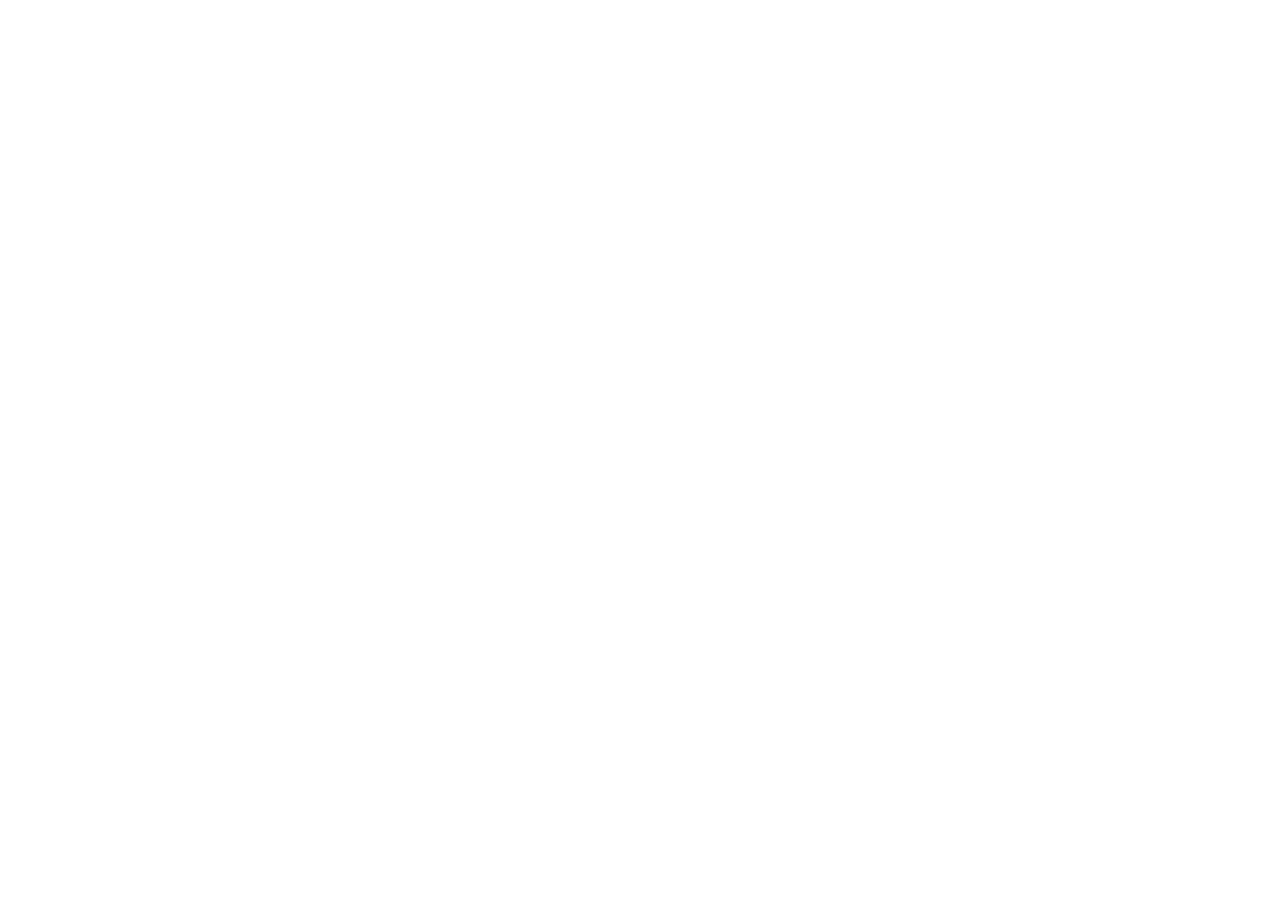
==== index.html @ 6f84cf25 "Initial commit" ====
<!DOCTYPE html>
<html lang="en">
  <head>
    <meta charset="UTF-8" />
    <link rel="icon" type="image/svg+xml" href="/vite.svg" />
    <meta name="viewport" content="width=device-width, initial-scale=1.0" />
    <title>Rahul Vijay</title>
  </head>
  <body>
    <div id="root"></div>
    <script type="module" src="/src/main.jsx"></script>
  </body>
</html>
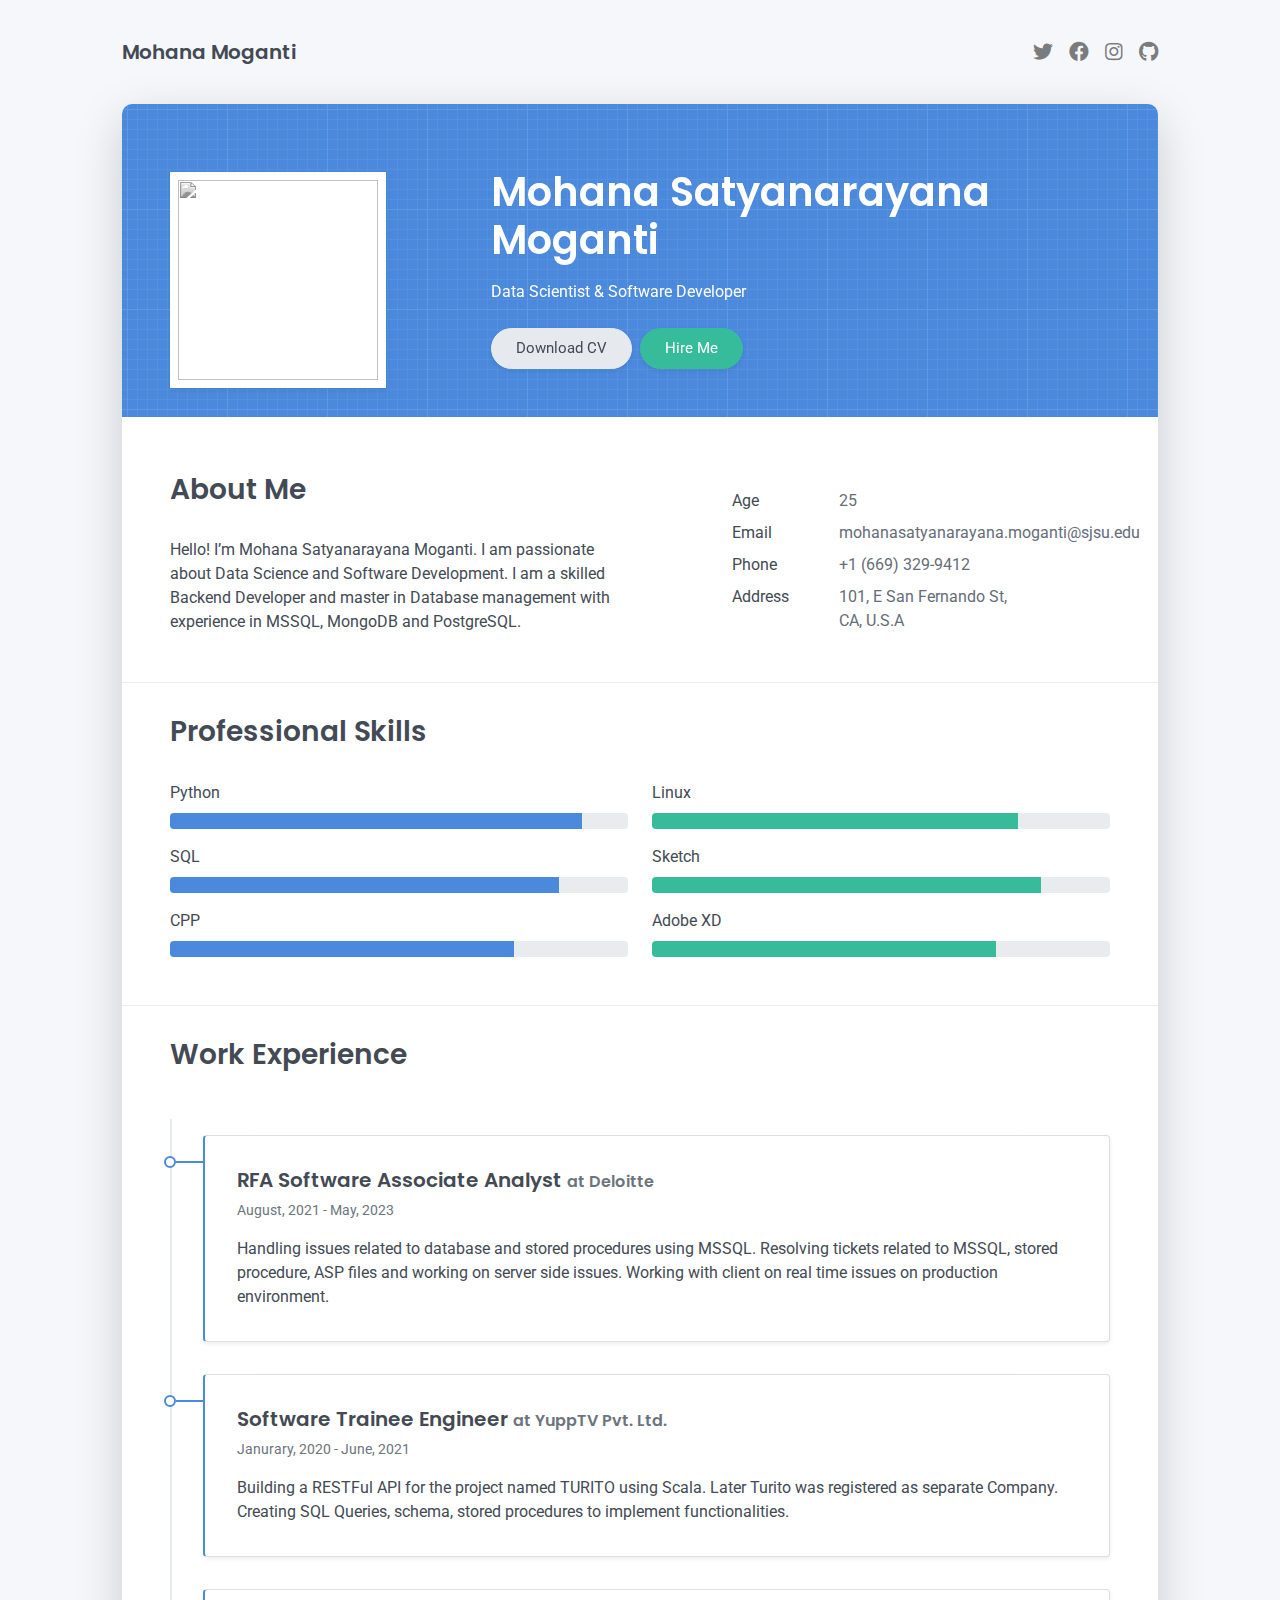
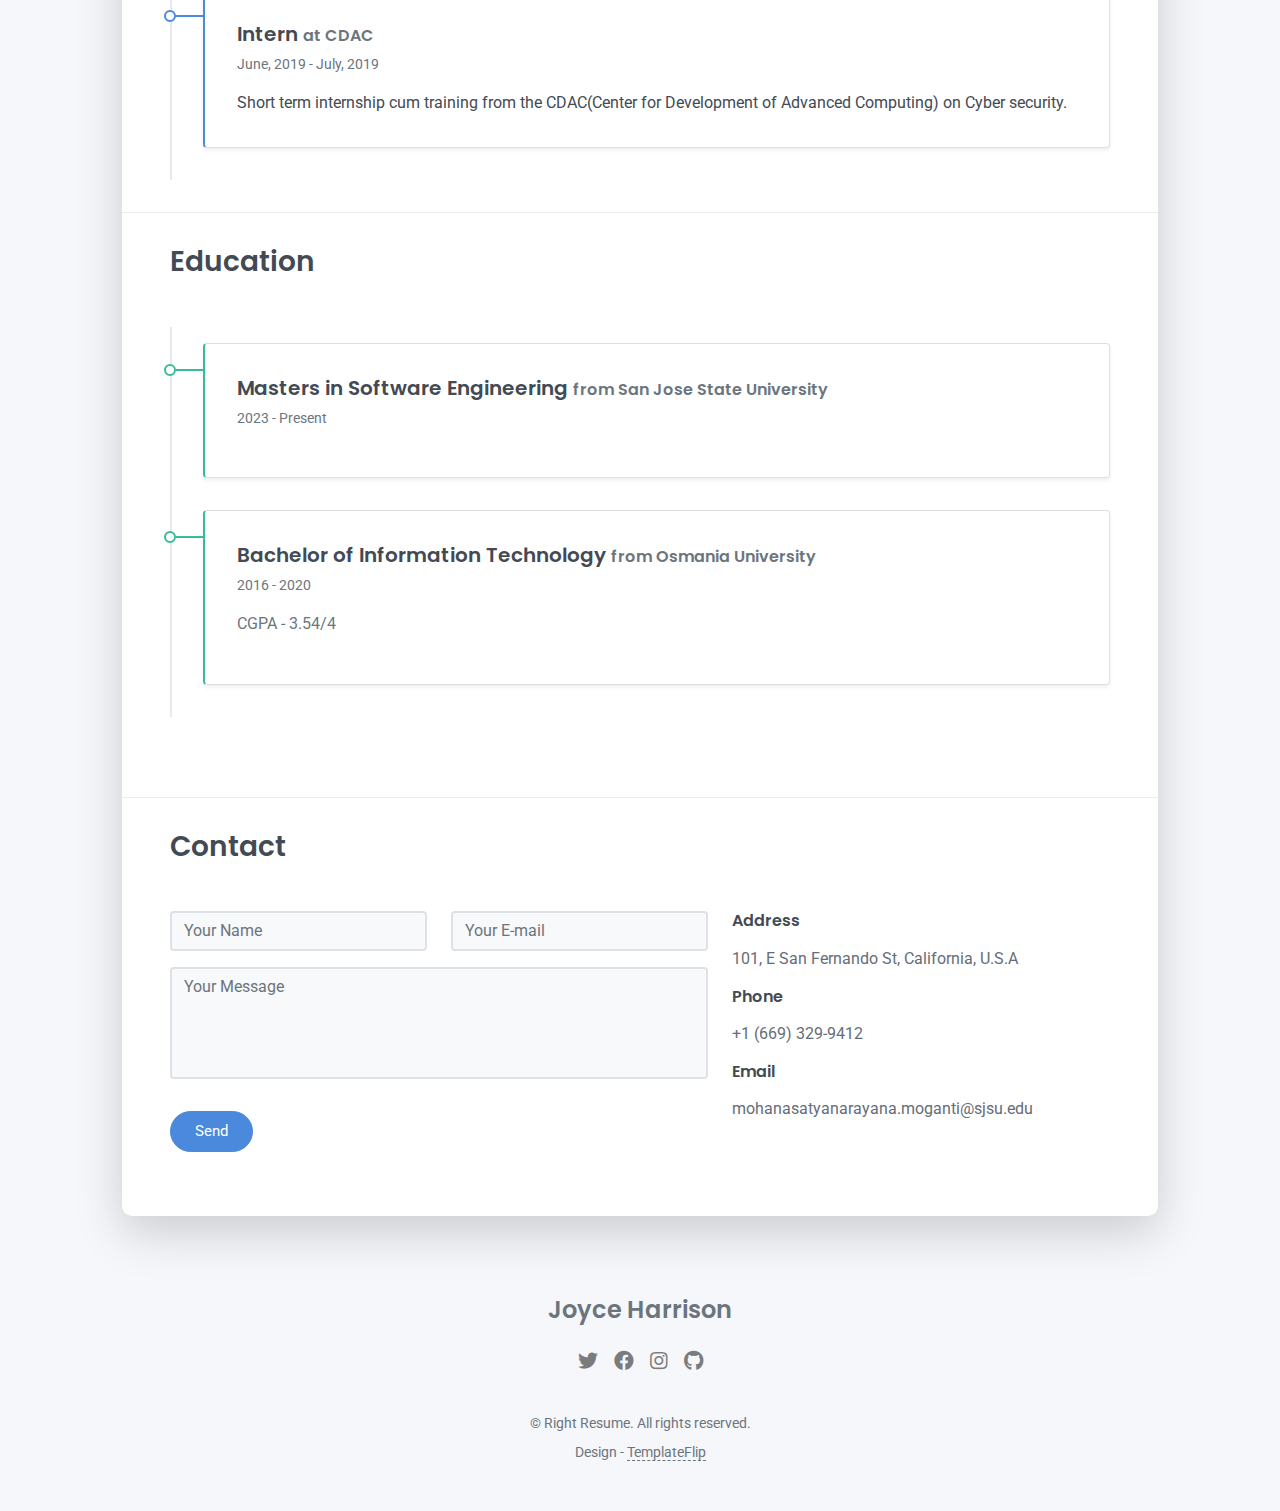
==== commit a3001d39: "deleted extra file" ====
--- a/index.html
+++ b/index.html
@@ -1,13 +1,282 @@
 <!DOCTYPE html>
-<html lang="en">
+<html lang="en-US">
   <head>
-    <meta charset="UTF-8" />
-    <link rel="icon" type="image/svg+xml" href="/vite.svg" />
-    <meta name="viewport" content="width=device-width, initial-scale=1.0" />
-    <title>Rahul Vijay</title>
+    <meta charset="UTF-8">
+    <meta http-equiv="X-UA-Compatible" content="IE=edge">
+    <meta name="viewport" content="width=device-width, initial-scale=1">
+    <title>Right Resume</title>
+    <link rel="preconnect" href="https://fonts.gstatic.com" crossorigin="crossorigin"/>
+    <link rel="preload" as="style" href="https://fonts.googleapis.com/css2?family=Poppins:wght@600&amp;family=Roboto:wght@300;400;500;700&amp;display=swap"/>
+    <link rel="stylesheet" href="https://fonts.googleapis.com/css2?family=Poppins:wght@600&amp;family=Roboto:wght@300;400;500;700&amp;display=swap" media="print" onload="this.media='all'"/>
+    <noscript>
+      <link rel="stylesheet" href="https://fonts.googleapis.com/css2?family=Poppins:wght@600&amp;family=Roboto:wght@300;400;500;700&amp;display=swap"/>
+    </noscript>
+    <link href="css/font-awesome/css/all.min.css?ver=1.2.0" rel="stylesheet">
+    <link href="css/bootstrap.min.css?ver=1.2.0" rel="stylesheet">
+    <link href="css/aos.css?ver=1.2.0" rel="stylesheet">
+    <link href="css/main.css?ver=1.2.0" rel="stylesheet">
+    <noscript>
+      <style type="text/css">
+        [data-aos] {
+            opacity: 1 !important;
+            transform: translate(0) scale(1) !important;
+        }
+      </style>
+    </noscript>
   </head>
-  <body>
-    <div id="root"></div>
-    <script type="module" src="/src/main.jsx"></script>
+  <body id="top">
+    <header class="d-print-none">
+      <div class="container text-center text-lg-left">
+        <div class="py-3 clearfix">
+          <h1 class="site-title mb-0">Mohana Moganti</h1>
+          <div class="site-nav">
+            <nav role="navigation">
+              <ul class="nav justify-content-center">
+                <li class="nav-item"><a class="nav-link" href="https://twitter.com/mohana4984" title="Twitter"><i class="fab fa-twitter"></i><span class="menu-title sr-only">Twitter</span></a>
+                </li>
+                <li class="nav-item"><a class="nav-link" href="https://www.facebook.com/mohan.moganti.9" title="Facebook"><i class="fab fa-facebook"></i><span class="menu-title sr-only">Facebook</span></a>
+                </li>
+                <li class="nav-item"><a class="nav-link" href="https://www.instagram.com/_dead_stone_" title="Instagram"><i class="fab fa-instagram"></i><span class="menu-title sr-only">Instagram</span></a>
+                </li>
+                <li class="nav-item"><a class="nav-link" href="https://github.com/Dead-Stone" title="Github"><i class="fab fa-github"></i><span class="menu-title sr-only">Github</span></a>
+                </li>
+              </ul>
+            </nav>
+          </div>
+        </div>
+      </div>
+    </header>
+    <div class="page-content">
+      <div class="container">
+<div class="cover shadow-lg bg-white">
+  <div class="cover-bg p-3 p-lg-4 text-white">
+    <div class="row">
+      <div class="col-lg-4 col-md-5">
+        <div class="avatar hover-effect bg-white shadow-sm p-1"><img src="images/avatar1.png" width="200" height="200"/></div>
+      </div>
+      <div class="col-lg-8 col-md-7 text-center text-md-start">
+        <h2 class="h1 mt-2" data-aos="fade-left" data-aos-delay="0">Mohana Satyanarayana Moganti</h2>
+        <p data-aos="fade-left" data-aos-delay="100">Data Scientist & Software Developer</p>
+        <div class="d-print-none" data-aos="fade-left" data-aos-delay="200"><a class="btn btn-light text-dark shadow-sm mt-1 me-1" href="right-resume.pdf" target="_blank">Download CV</a><a class="btn btn-success shadow-sm mt-1" href="#contact">Hire Me</a></div>
+      </div>
+    </div>
+  </div>
+  <div class="about-section pt-4 px-3 px-lg-4 mt-1">
+    <div class="row">
+      <div class="col-md-6">
+        <h2 class="h3 mb-3">About Me</h2>
+        <p>Hello! I’m Mohana Satyanarayana Moganti. I am passionate about Data Science and Software Development. I am a skilled Backend Developer and master in Database management with experience in MSSQL, MongoDB and PostgreSQL.</p>
+      </div>
+      <div class="col-md-4 offset-md-1">
+        <div class="row mt-2">
+          <div class="col-sm-4">
+            <div class="pb-1">Age</div>
+          </div>
+          <div class="col-sm-8">
+            <div class="pb-1 text-secondary">25</div>
+          </div>
+          <div class="col-sm-4">
+            <div class="pb-1">Email</div>
+          </div>
+          <div class="col-sm-8">
+            <div class="pb-1 text-secondary">mohanasatyanarayana.moganti@sjsu.edu</div>
+          </div>
+          <div class="col-sm-4">
+            <div class="pb-1">Phone</div>
+          </div>
+          <div class="col-sm-8">
+            <div class="pb-1 text-secondary">+1 (669) 329-9412</div>
+          </div>
+          <div class="col-sm-4">
+            <div class="pb-1">Address</div>
+          </div>
+          <div class="col-sm-8">
+            <div class="pb-1 text-secondary">101, E San Fernando St, CA, U.S.A</div>
+          </div>
+        </div>
+      </div>
+    </div>
+  </div>
+  <hr class="d-print-none"/>
+  <div class="skills-section px-3 px-lg-4">
+    <h2 class="h3 mb-3">Professional Skills</h2>
+    <div class="row">
+      <div class="col-md-6">
+        <div class="mb-2"><span>Python</span>
+          <div class="progress my-1">
+            <div class="progress-bar bg-primary" role="progressbar" data-aos="zoom-in-right" data-aos-delay="100" data-aos-anchor=".skills-section" style="width: 90%" aria-valuenow="90" aria-valuemin="0" aria-valuemax="100"></div>
+          </div>
+        </div>
+        <div class="mb-2"><span>SQL</span>
+          <div class="progress my-1">
+            <div class="progress-bar bg-primary" role="progressbar" data-aos="zoom-in-right" data-aos-delay="200" data-aos-anchor=".skills-section" style="width: 85%" aria-valuenow="85" aria-valuemin="0" aria-valuemax="100"></div>
+          </div>
+        </div>
+        <div class="mb-2"><span>CPP</span>
+          <div class="progress my-1">
+            <div class="progress-bar bg-primary" role="progressbar" data-aos="zoom-in-right" data-aos-delay="300" data-aos-anchor=".skills-section" style="width: 75%" aria-valuenow="75" aria-valuemin="0" aria-valuemax="100"></div>
+          </div>
+        </div>
+      </div>
+      <div class="col-md-6">
+        <div class="mb-2"><span>Linux</span>
+          <div class="progress my-1">
+            <div class="progress-bar bg-success" role="progressbar" data-aos="zoom-in-right" data-aos-delay="400" data-aos-anchor=".skills-section" style="width: 80%" aria-valuenow="90" aria-valuemin="0" aria-valuemax="100"></div>
+          </div>
+        </div>
+        <div class="mb-2"><span>Sketch</span>
+          <div class="progress my-1">
+            <div class="progress-bar bg-success" role="progressbar" data-aos="zoom-in-right" data-aos-delay="500" data-aos-anchor=".skills-section" style="width: 85%" aria-valuenow="85" aria-valuemin="0" aria-valuemax="100"></div>
+          </div>
+        </div>
+        <div class="mb-2"><span>Adobe XD</span>
+          <div class="progress my-1">
+            <div class="progress-bar bg-success" role="progressbar" data-aos="zoom-in-right" data-aos-delay="600" data-aos-anchor=".skills-section" style="width: 75%" aria-valuenow="75" aria-valuemin="0" aria-valuemax="100"></div>
+          </div>
+        </div>
+      </div>
+    </div>
+  </div>
+  <hr class="d-print-none"/>
+  <div class="work-experience-section px-3 px-lg-4">
+    <h2 class="h3 mb-4">Work Experience</h2>
+    <div class="timeline">
+      <div class="timeline-card timeline-card-primary card shadow-sm">
+        <div class="card-body">
+          <div class="h5 mb-1">RFA Software Associate Analyst <span class="text-muted h6">at Deloitte</span></div>
+          <div class="text-muted text-small mb-2">August, 2021 - May, 2023</div>
+          <div>Handling issues related to database and stored procedures using
+            MSSQL. Resolving tickets related to MSSQL, stored procedure,
+            ASP files and working on server side issues. Working with client
+            on real time issues on production environment.</div>
+        </div>
+      </div>
+      <div class="timeline-card timeline-card-primary card shadow-sm">
+        <div class="card-body">
+          <div class="h5 mb-1">Software Trainee Engineer <span class="text-muted h6">at YuppTV Pvt. Ltd.</span></div>
+          <div class="text-muted text-small mb-2">Janurary, 2020 - June, 2021</div>
+          <div>Building a RESTFul API for the project named TURITO using
+            Scala. Later Turito was registered as separate Company.
+            Creating SQL Queries, schema, stored procedures to implement
+            functionalities.</div>
+        </div>
+      </div>
+      <div class="timeline-card timeline-card-primary card shadow-sm">
+        <div class="card-body">
+          <div class="h5 mb-1">Intern <span class="text-muted h6">at CDAC</span></div>
+          <div class="text-muted text-small mb-2">June, 2019 - July, 2019</div>
+          <div>Short term internship cum training from the CDAC(Center for Development of Advanced Computing) on Cyber
+            security.</div>
+        </div>
+      </div>
+    </div>
+  </div>
+  <hr class="d-print-none"/>
+  <div class="page-break"></div>
+  <div class="education-section px-3 px-lg-4 pb-4">
+    <h2 class="h3 mb-4">Education</h2>
+    <div class="timeline">
+      <div class="timeline-card timeline-card-success card shadow-sm">
+        <div class="card-body">
+          <div class="h5 mb-1">Masters in Software Engineering <span class="text-muted h6">from San Jose State University</span></div>
+          <div class="text-muted text-small mb-2">2023 - Present</div>
+        </div>
+      </div>
+      <div class="timeline-card timeline-card-success card shadow-sm">
+        <div class="card-body">
+          <div class="h5 mb-1">Bachelor of Information Technology <span class="text-muted h6">from Osmania University</span></div>
+          <div class="text-muted text-small mb-2">2016 - 2020</div>
+          <div class="text-muted text-medium mb-2">CGPA - 3.54/4</div>
+        </div>
+      </div>
+      
+    </div>
+  </div>
+  <hr class="d-print-none"/>
+  <div class="contant-section px-3 px-lg-4 pb-4" id="contact">
+    <h2 class="h3 text mb-3">Contact</h2>
+    <div class="row">
+      <div class="col-md-7 d-print-none">
+        <div class="my-2"><form action="https://formspree.io/f/mbjvpzeb"
+    method="POST">
+  <div class="row">
+    <div class="col-6">
+      <input class="form-control" type="text" id="name" name="name" placeholder="Your Name" required>
+    </div>
+    <div class="col-6">
+      <input class="form-control" type="email" id="email" name="_replyto" placeholder="Your E-mail" required>
+    </div>
+  </div>
+  <div class="form-group my-2">
+    <textarea class="form-control" style="resize: none;" id="message" name="message" rows="4"  placeholder="Your Message" required></textarea>
+  </div>
+  <button class="btn btn-primary mt-2" type="submit">Send</button>
+</form>
+        </div>
+      </div>
+      <div class="col">
+        <div class="mt-2">
+          <h3 class="h6">Address</h3>
+          <div class="pb-2 text-secondary">101, E San Fernando St, California, U.S.A</div>
+          <h3 class="h6">Phone</h3>
+          <div class="pb-2 text-secondary">+1 (669) 329-9412</div>
+          <h3 class="h6">Email</h3>
+          <div class="pb-2 text-secondary">mohanasatyanarayana.moganti@sjsu.edu</div>
+        </div>
+      </div>
+      <div class="col d-none d-print-block">
+        <div class="mt-2">
+          <div>
+            <div class="mb-2">
+              <div class="text-dark"><i class="fab fa-twitter mr-1"></i><span>https://twitter.com/mohana4984</span>
+              </div>
+            </div>
+            <div class="mb-2">
+              <div class="text-dark"><i class="fab fa-facebook mr-1"></i><span>https://www.facebook.com/mohan.moganti.9</span>
+              </div>
+            </div>
+            <div class="mb-2">
+              <div class="text-dark"><i class="fab fa-instagram mr-1"></i><span>https://www.instagram.com/_dead_stone_</span>
+              </div>
+            </div>
+            <div class="mb-2">
+              <div class="text-dark"><i class="fab fa-github mr-1"></i><span>https://github.com/Dead-Stone</span>
+              </div>
+            </div>
+          </div>
+        </div>
+      </div>
+    </div>
+  </div>
+</div></div>
+    </div>
+    <footer class="pt-4 pb-4 text-muted text-center d-print-none">
+      <div class="container">
+        <div class="my-3">
+          <div class="h4">Joyce Harrison</div>
+          <div class="footer-nav">
+            <nav role="navigation">
+              <ul class="nav justify-content-center">
+                <li class="nav-item"><a class="nav-link" href="https://twitter.com/mohana4984" title="Twitter"><i class="fab fa-twitter"></i><span class="menu-title sr-only">Twitter</span></a>
+                </li>
+                <li class="nav-item"><a class="nav-link" href="https://www.facebook.com/mohan.moganti.9" title="Facebook"><i class="fab fa-facebook"></i><span class="menu-title sr-only">Facebook</span></a>
+                </li>
+                <li class="nav-item"><a class="nav-link" href="https://www.instagram.com/_dead_stone_" title="Instagram"><i class="fab fa-instagram"></i><span class="menu-title sr-only">Instagram</span></a>
+                </li>
+                <li class="nav-item"><a class="nav-link" href="https://github.com/Dead-Stone" title="Github"><i class="fab fa-github"></i><span class="menu-title sr-only">Github</span></a>
+                </li>
+              </ul>
+            </nav>
+          </div>
+        </div>
+        <div class="text-small">
+          <div class="mb-1">&copy; Right Resume. All rights reserved.</div>
+          <div>Design - <a href="https://templateflip.com/" target="_blank">TemplateFlip</a></div>
+        </div>
+      </div>
+    </footer>
+    <script src="scripts/bootstrap.bundle.min.js?ver=1.2.0"></script>
+    <script src="scripts/aos.js?ver=1.2.0"></script>
+    <script src="scripts/main.js?ver=1.2.0"></script>
   </body>
-</html>
+</html>--- a/css/font-awesome/css/all.min.css
+++ b/css/font-awesome/css/all.min.css
@@ -0,0 +1,5 @@
+/*!
+ * Font Awesome Free 5.15.1 by @fontawesome - https://fontawesome.com
+ * License - https://fontawesome.com/license/free (Icons: CC BY 4.0, Fonts: SIL OFL 1.1, Code: MIT License)
+ */
+.fa,.fab,.fad,.fal,.far,.fas{-moz-osx-font-smoothing:grayscale;-webkit-font-smoothing:antialiased;display:inline-block;font-style:normal;font-variant:normal;text-rendering:auto;line-height:1}.fa-lg{font-size:1.33333em;line-height:.75em;vertical-align:-.0667em}.fa-xs{font-size:.75em}.fa-sm{font-size:.875em}.fa-1x{font-size:1em}.fa-2x{font-size:2em}.fa-3x{font-size:3em}.fa-4x{font-size:4em}.fa-5x{font-size:5em}.fa-6x{font-size:6em}.fa-7x{font-size:7em}.fa-8x{font-size:8em}.fa-9x{font-size:9em}.fa-10x{font-size:10em}.fa-fw{text-align:center;width:1.25em}.fa-ul{list-style-type:none;margin-left:2.5em;padding-left:0}.fa-ul>li{position:relative}.fa-li{left:-2em;position:absolute;text-align:center;width:2em;line-height:inherit}.fa-border{border:.08em solid #eee;border-radius:.1em;padding:.2em .25em .15em}.fa-pull-left{float:left}.fa-pull-right{float:right}.fa.fa-pull-left,.fab.fa-pull-left,.fal.fa-pull-left,.far.fa-pull-left,.fas.fa-pull-left{margin-right:.3em}.fa.fa-pull-right,.fab.fa-pull-right,.fal.fa-pull-right,.far.fa-pull-right,.fas.fa-pull-right{margin-left:.3em}.fa-spin{-webkit-animation:fa-spin 2s linear infinite;animation:fa-spin 2s linear infinite}.fa-pulse{-webkit-animation:fa-spin 1s steps(8) infinite;animation:fa-spin 1s steps(8) infinite}@-webkit-keyframes fa-spin{0%{-webkit-transform:rotate(0deg);transform:rotate(0deg)}to{-webkit-transform:rotate(1turn);transform:rotate(1turn)}}@keyframes fa-spin{0%{-webkit-transform:rotate(0deg);transform:rotate(0deg)}to{-webkit-transform:rotate(1turn);transform:rotate(1turn)}}.fa-rotate-90{-ms-filter:"progid:DXImageTransform.Microsoft.BasicImage(rotation=1)";-webkit-transform:rotate(90deg);transform:rotate(90deg)}.fa-rotate-180{-ms-filter:"progid:DXImageTransform.Microsoft.BasicImage(rotation=2)";-webkit-transform:rotate(180deg);transform:rotate(180deg)}.fa-rotate-270{-ms-filter:"progid:DXImageTransform.Microsoft.BasicImage(rotation=3)";-webkit-transform:rotate(270deg);transform:rotate(270deg)}.fa-flip-horizontal{-ms-filter:"progid:DXImageTransform.Microsoft.BasicImage(rotation=0, mirror=1)";-webkit-transform:scaleX(-1);transform:scaleX(-1)}.fa-flip-vertical{-webkit-transform:scaleY(-1);transform:scaleY(-1)}.fa-flip-both,.fa-flip-horizontal.fa-flip-vertical,.fa-flip-vertical{-ms-filter:"progid:DXImageTransform.Microsoft.BasicImage(rotation=2, mirror=1)"}.fa-flip-both,.fa-flip-horizontal.fa-flip-vertical{-webkit-transform:scale(-1);transform:scale(-1)}:root .fa-flip-both,:root .fa-flip-horizontal,:root .fa-flip-vertical,:root .fa-rotate-90,:root .fa-rotate-180,:root .fa-rotate-270{-webkit-filter:none;filter:none}.fa-stack{display:inline-block;height:2em;line-height:2em;position:relative;vertical-align:middle;width:2.5em}.fa-stack-1x,.fa-stack-2x{left:0;position:absolute;text-align:center;width:100%}.fa-stack-1x{line-height:inherit}.fa-stack-2x{font-size:2em}.fa-inverse{color:#fff}.fa-500px:before{content:"\f26e"}.fa-accessible-icon:before{content:"\f368"}.fa-accusoft:before{content:"\f369"}.fa-acquisitions-incorporated:before{content:"\f6af"}.fa-ad:before{content:"\f641"}.fa-address-book:before{content:"\f2b9"}.fa-address-card:before{content:"\f2bb"}.fa-adjust:before{content:"\f042"}.fa-adn:before{content:"\f170"}.fa-adversal:before{content:"\f36a"}.fa-affiliatetheme:before{content:"\f36b"}.fa-air-freshener:before{content:"\f5d0"}.fa-airbnb:before{content:"\f834"}.fa-algolia:before{content:"\f36c"}.fa-align-center:before{content:"\f037"}.fa-align-justify:before{content:"\f039"}.fa-align-left:before{content:"\f036"}.fa-align-right:before{content:"\f038"}.fa-alipay:before{content:"\f642"}.fa-allergies:before{content:"\f461"}.fa-amazon:before{content:"\f270"}.fa-amazon-pay:before{content:"\f42c"}.fa-ambulance:before{content:"\f0f9"}.fa-american-sign-language-interpreting:before{content:"\f2a3"}.fa-amilia:before{content:"\f36d"}.fa-anchor:before{content:"\f13d"}.fa-android:before{content:"\f17b"}.fa-angellist:before{content:"\f209"}.fa-angle-double-down:before{content:"\f103"}.fa-angle-double-left:before{content:"\f100"}.fa-angle-double-right:before{content:"\f101"}.fa-angle-double-up:before{content:"\f102"}.fa-angle-down:before{content:"\f107"}.fa-angle-left:before{content:"\f104"}.fa-angle-right:before{content:"\f105"}.fa-angle-up:before{content:"\f106"}.fa-angry:before{content:"\f556"}.fa-angrycreative:before{content:"\f36e"}.fa-angular:before{content:"\f420"}.fa-ankh:before{content:"\f644"}.fa-app-store:before{content:"\f36f"}.fa-app-store-ios:before{content:"\f370"}.fa-apper:before{content:"\f371"}.fa-apple:before{content:"\f179"}.fa-apple-alt:before{content:"\f5d1"}.fa-apple-pay:before{content:"\f415"}.fa-archive:before{content:"\f187"}.fa-archway:before{content:"\f557"}.fa-arrow-alt-circle-down:before{content:"\f358"}.fa-arrow-alt-circle-left:before{content:"\f359"}.fa-arrow-alt-circle-right:before{content:"\f35a"}.fa-arrow-alt-circle-up:before{content:"\f35b"}.fa-arrow-circle-down:before{content:"\f0ab"}.fa-arrow-circle-left:before{content:"\f0a8"}.fa-arrow-circle-right:before{content:"\f0a9"}.fa-arrow-circle-up:before{content:"\f0aa"}.fa-arrow-down:before{content:"\f063"}.fa-arrow-left:before{content:"\f060"}.fa-arrow-right:before{content:"\f061"}.fa-arrow-up:before{content:"\f062"}.fa-arrows-alt:before{content:"\f0b2"}.fa-arrows-alt-h:before{content:"\f337"}.fa-arrows-alt-v:before{content:"\f338"}.fa-artstation:before{content:"\f77a"}.fa-assistive-listening-systems:before{content:"\f2a2"}.fa-asterisk:before{content:"\f069"}.fa-asymmetrik:before{content:"\f372"}.fa-at:before{content:"\f1fa"}.fa-atlas:before{content:"\f558"}.fa-atlassian:before{content:"\f77b"}.fa-atom:before{content:"\f5d2"}.fa-audible:before{content:"\f373"}.fa-audio-description:before{content:"\f29e"}.fa-autoprefixer:before{content:"\f41c"}.fa-avianex:before{content:"\f374"}.fa-aviato:before{content:"\f421"}.fa-award:before{content:"\f559"}.fa-aws:before{content:"\f375"}.fa-baby:before{content:"\f77c"}.fa-baby-carriage:before{content:"\f77d"}.fa-backspace:before{content:"\f55a"}.fa-backward:before{content:"\f04a"}.fa-bacon:before{content:"\f7e5"}.fa-bacteria:before{content:"\e059"}.fa-bacterium:before{content:"\e05a"}.fa-bahai:before{content:"\f666"}.fa-balance-scale:before{content:"\f24e"}.fa-balance-scale-left:before{content:"\f515"}.fa-balance-scale-right:before{content:"\f516"}.fa-ban:before{content:"\f05e"}.fa-band-aid:before{content:"\f462"}.fa-bandcamp:before{content:"\f2d5"}.fa-barcode:before{content:"\f02a"}.fa-bars:before{content:"\f0c9"}.fa-baseball-ball:before{content:"\f433"}.fa-basketball-ball:before{content:"\f434"}.fa-bath:before{content:"\f2cd"}.fa-battery-empty:before{content:"\f244"}.fa-battery-full:before{content:"\f240"}.fa-battery-half:before{content:"\f242"}.fa-battery-quarter:before{content:"\f243"}.fa-battery-three-quarters:before{content:"\f241"}.fa-battle-net:before{content:"\f835"}.fa-bed:before{content:"\f236"}.fa-beer:before{content:"\f0fc"}.fa-behance:before{content:"\f1b4"}.fa-behance-square:before{content:"\f1b5"}.fa-bell:before{content:"\f0f3"}.fa-bell-slash:before{content:"\f1f6"}.fa-bezier-curve:before{content:"\f55b"}.fa-bible:before{content:"\f647"}.fa-bicycle:before{content:"\f206"}.fa-biking:before{content:"\f84a"}.fa-bimobject:before{content:"\f378"}.fa-binoculars:before{content:"\f1e5"}.fa-biohazard:before{content:"\f780"}.fa-birthday-cake:before{content:"\f1fd"}.fa-bitbucket:before{content:"\f171"}.fa-bitcoin:before{content:"\f379"}.fa-bity:before{content:"\f37a"}.fa-black-tie:before{content:"\f27e"}.fa-blackberry:before{content:"\f37b"}.fa-blender:before{content:"\f517"}.fa-blender-phone:before{content:"\f6b6"}.fa-blind:before{content:"\f29d"}.fa-blog:before{content:"\f781"}.fa-blogger:before{content:"\f37c"}.fa-blogger-b:before{content:"\f37d"}.fa-bluetooth:before{content:"\f293"}.fa-bluetooth-b:before{content:"\f294"}.fa-bold:before{content:"\f032"}.fa-bolt:before{content:"\f0e7"}.fa-bomb:before{content:"\f1e2"}.fa-bone:before{content:"\f5d7"}.fa-bong:before{content:"\f55c"}.fa-book:before{content:"\f02d"}.fa-book-dead:before{content:"\f6b7"}.fa-book-medical:before{content:"\f7e6"}.fa-book-open:before{content:"\f518"}.fa-book-reader:before{content:"\f5da"}.fa-bookmark:before{content:"\f02e"}.fa-bootstrap:before{content:"\f836"}.fa-border-all:before{content:"\f84c"}.fa-border-none:before{content:"\f850"}.fa-border-style:before{content:"\f853"}.fa-bowling-ball:before{content:"\f436"}.fa-box:before{content:"\f466"}.fa-box-open:before{content:"\f49e"}.fa-box-tissue:before{content:"\e05b"}.fa-boxes:before{content:"\f468"}.fa-braille:before{content:"\f2a1"}.fa-brain:before{content:"\f5dc"}.fa-bread-slice:before{content:"\f7ec"}.fa-briefcase:before{content:"\f0b1"}.fa-briefcase-medical:before{content:"\f469"}.fa-broadcast-tower:before{content:"\f519"}.fa-broom:before{content:"\f51a"}.fa-brush:before{content:"\f55d"}.fa-btc:before{content:"\f15a"}.fa-buffer:before{content:"\f837"}.fa-bug:before{content:"\f188"}.fa-building:before{content:"\f1ad"}.fa-bullhorn:before{content:"\f0a1"}.fa-bullseye:before{content:"\f140"}.fa-burn:before{content:"\f46a"}.fa-buromobelexperte:before{content:"\f37f"}.fa-bus:before{content:"\f207"}.fa-bus-alt:before{content:"\f55e"}.fa-business-time:before{content:"\f64a"}.fa-buy-n-large:before{content:"\f8a6"}.fa-buysellads:before{content:"\f20d"}.fa-calculator:before{content:"\f1ec"}.fa-calendar:before{content:"\f133"}.fa-calendar-alt:before{content:"\f073"}.fa-calendar-check:before{content:"\f274"}.fa-calendar-day:before{content:"\f783"}.fa-calendar-minus:before{content:"\f272"}.fa-calendar-plus:before{content:"\f271"}.fa-calendar-times:before{content:"\f273"}.fa-calendar-week:before{content:"\f784"}.fa-camera:before{content:"\f030"}.fa-camera-retro:before{content:"\f083"}.fa-campground:before{content:"\f6bb"}.fa-canadian-maple-leaf:before{content:"\f785"}.fa-candy-cane:before{content:"\f786"}.fa-cannabis:before{content:"\f55f"}.fa-capsules:before{content:"\f46b"}.fa-car:before{content:"\f1b9"}.fa-car-alt:before{content:"\f5de"}.fa-car-battery:before{content:"\f5df"}.fa-car-crash:before{content:"\f5e1"}.fa-car-side:before{content:"\f5e4"}.fa-caravan:before{content:"\f8ff"}.fa-caret-down:before{content:"\f0d7"}.fa-caret-left:before{content:"\f0d9"}.fa-caret-right:before{content:"\f0da"}.fa-caret-square-down:before{content:"\f150"}.fa-caret-square-left:before{content:"\f191"}.fa-caret-square-right:before{content:"\f152"}.fa-caret-square-up:before{content:"\f151"}.fa-caret-up:before{content:"\f0d8"}.fa-carrot:before{content:"\f787"}.fa-cart-arrow-down:before{content:"\f218"}.fa-cart-plus:before{content:"\f217"}.fa-cash-register:before{content:"\f788"}.fa-cat:before{content:"\f6be"}.fa-cc-amazon-pay:before{content:"\f42d"}.fa-cc-amex:before{content:"\f1f3"}.fa-cc-apple-pay:before{content:"\f416"}.fa-cc-diners-club:before{content:"\f24c"}.fa-cc-discover:before{content:"\f1f2"}.fa-cc-jcb:before{content:"\f24b"}.fa-cc-mastercard:before{content:"\f1f1"}.fa-cc-paypal:before{content:"\f1f4"}.fa-cc-stripe:before{content:"\f1f5"}.fa-cc-visa:before{content:"\f1f0"}.fa-centercode:before{content:"\f380"}.fa-centos:before{content:"\f789"}.fa-certificate:before{content:"\f0a3"}.fa-chair:before{content:"\f6c0"}.fa-chalkboard:before{content:"\f51b"}.fa-chalkboard-teacher:before{content:"\f51c"}.fa-charging-station:before{content:"\f5e7"}.fa-chart-area:before{content:"\f1fe"}.fa-chart-bar:before{content:"\f080"}.fa-chart-line:before{content:"\f201"}.fa-chart-pie:before{content:"\f200"}.fa-check:before{content:"\f00c"}.fa-check-circle:before{content:"\f058"}.fa-check-double:before{content:"\f560"}.fa-check-square:before{content:"\f14a"}.fa-cheese:before{content:"\f7ef"}.fa-chess:before{content:"\f439"}.fa-chess-bishop:before{content:"\f43a"}.fa-chess-board:before{content:"\f43c"}.fa-chess-king:before{content:"\f43f"}.fa-chess-knight:before{content:"\f441"}.fa-chess-pawn:before{content:"\f443"}.fa-chess-queen:before{content:"\f445"}.fa-chess-rook:before{content:"\f447"}.fa-chevron-circle-down:before{content:"\f13a"}.fa-chevron-circle-left:before{content:"\f137"}.fa-chevron-circle-right:before{content:"\f138"}.fa-chevron-circle-up:before{content:"\f139"}.fa-chevron-down:before{content:"\f078"}.fa-chevron-left:before{content:"\f053"}.fa-chevron-right:before{content:"\f054"}.fa-chevron-up:before{content:"\f077"}.fa-child:before{content:"\f1ae"}.fa-chrome:before{content:"\f268"}.fa-chromecast:before{content:"\f838"}.fa-church:before{content:"\f51d"}.fa-circle:before{content:"\f111"}.fa-circle-notch:before{content:"\f1ce"}.fa-city:before{content:"\f64f"}.fa-clinic-medical:before{content:"\f7f2"}.fa-clipboard:before{content:"\f328"}.fa-clipboard-check:before{content:"\f46c"}.fa-clipboard-list:before{content:"\f46d"}.fa-clock:before{content:"\f017"}.fa-clone:before{content:"\f24d"}.fa-closed-captioning:before{content:"\f20a"}.fa-cloud:before{content:"\f0c2"}.fa-cloud-download-alt:before{content:"\f381"}.fa-cloud-meatball:before{content:"\f73b"}.fa-cloud-moon:before{content:"\f6c3"}.fa-cloud-moon-rain:before{content:"\f73c"}.fa-cloud-rain:before{content:"\f73d"}.fa-cloud-showers-heavy:before{content:"\f740"}.fa-cloud-sun:before{content:"\f6c4"}.fa-cloud-sun-rain:before{content:"\f743"}.fa-cloud-upload-alt:before{content:"\f382"}.fa-cloudflare:before{content:"\e07d"}.fa-cloudscale:before{content:"\f383"}.fa-cloudsmith:before{content:"\f384"}.fa-cloudversify:before{content:"\f385"}.fa-cocktail:before{content:"\f561"}.fa-code:before{content:"\f121"}.fa-code-branch:before{content:"\f126"}.fa-codepen:before{content:"\f1cb"}.fa-codiepie:before{content:"\f284"}.fa-coffee:before{content:"\f0f4"}.fa-cog:before{content:"\f013"}.fa-cogs:before{content:"\f085"}.fa-coins:before{content:"\f51e"}.fa-columns:before{content:"\f0db"}.fa-comment:before{content:"\f075"}.fa-comment-alt:before{content:"\f27a"}.fa-comment-dollar:before{content:"\f651"}.fa-comment-dots:before{content:"\f4ad"}.fa-comment-medical:before{content:"\f7f5"}.fa-comment-slash:before{content:"\f4b3"}.fa-comments:before{content:"\f086"}.fa-comments-dollar:before{content:"\f653"}.fa-compact-disc:before{content:"\f51f"}.fa-compass:before{content:"\f14e"}.fa-compress:before{content:"\f066"}.fa-compress-alt:before{content:"\f422"}.fa-compress-arrows-alt:before{content:"\f78c"}.fa-concierge-bell:before{content:"\f562"}.fa-confluence:before{content:"\f78d"}.fa-connectdevelop:before{content:"\f20e"}.fa-contao:before{content:"\f26d"}.fa-cookie:before{content:"\f563"}.fa-cookie-bite:before{content:"\f564"}.fa-copy:before{content:"\f0c5"}.fa-copyright:before{content:"\f1f9"}.fa-cotton-bureau:before{content:"\f89e"}.fa-couch:before{content:"\f4b8"}.fa-cpanel:before{content:"\f388"}.fa-creative-commons:before{content:"\f25e"}.fa-creative-commons-by:before{content:"\f4e7"}.fa-creative-commons-nc:before{content:"\f4e8"}.fa-creative-commons-nc-eu:before{content:"\f4e9"}.fa-creative-commons-nc-jp:before{content:"\f4ea"}.fa-creative-commons-nd:before{content:"\f4eb"}.fa-creative-commons-pd:before{content:"\f4ec"}.fa-creative-commons-pd-alt:before{content:"\f4ed"}.fa-creative-commons-remix:before{content:"\f4ee"}.fa-creative-commons-sa:before{content:"\f4ef"}.fa-creative-commons-sampling:before{content:"\f4f0"}.fa-creative-commons-sampling-plus:before{content:"\f4f1"}.fa-creative-commons-share:before{content:"\f4f2"}.fa-creative-commons-zero:before{content:"\f4f3"}.fa-credit-card:before{content:"\f09d"}.fa-critical-role:before{content:"\f6c9"}.fa-crop:before{content:"\f125"}.fa-crop-alt:before{content:"\f565"}.fa-cross:before{content:"\f654"}.fa-crosshairs:before{content:"\f05b"}.fa-crow:before{content:"\f520"}.fa-crown:before{content:"\f521"}.fa-crutch:before{content:"\f7f7"}.fa-css3:before{content:"\f13c"}.fa-css3-alt:before{content:"\f38b"}.fa-cube:before{content:"\f1b2"}.fa-cubes:before{content:"\f1b3"}.fa-cut:before{content:"\f0c4"}.fa-cuttlefish:before{content:"\f38c"}.fa-d-and-d:before{content:"\f38d"}.fa-d-and-d-beyond:before{content:"\f6ca"}.fa-dailymotion:before{content:"\e052"}.fa-dashcube:before{content:"\f210"}.fa-database:before{content:"\f1c0"}.fa-deaf:before{content:"\f2a4"}.fa-deezer:before{content:"\e077"}.fa-delicious:before{content:"\f1a5"}.fa-democrat:before{content:"\f747"}.fa-deploydog:before{content:"\f38e"}.fa-deskpro:before{content:"\f38f"}.fa-desktop:before{content:"\f108"}.fa-dev:before{content:"\f6cc"}.fa-deviantart:before{content:"\f1bd"}.fa-dharmachakra:before{content:"\f655"}.fa-dhl:before{content:"\f790"}.fa-diagnoses:before{content:"\f470"}.fa-diaspora:before{content:"\f791"}.fa-dice:before{content:"\f522"}.fa-dice-d20:before{content:"\f6cf"}.fa-dice-d6:before{content:"\f6d1"}.fa-dice-five:before{content:"\f523"}.fa-dice-four:before{content:"\f524"}.fa-dice-one:before{content:"\f525"}.fa-dice-six:before{content:"\f526"}.fa-dice-three:before{content:"\f527"}.fa-dice-two:before{content:"\f528"}.fa-digg:before{content:"\f1a6"}.fa-digital-ocean:before{content:"\f391"}.fa-digital-tachograph:before{content:"\f566"}.fa-directions:before{content:"\f5eb"}.fa-discord:before{content:"\f392"}.fa-discourse:before{content:"\f393"}.fa-disease:before{content:"\f7fa"}.fa-divide:before{content:"\f529"}.fa-dizzy:before{content:"\f567"}.fa-dna:before{content:"\f471"}.fa-dochub:before{content:"\f394"}.fa-docker:before{content:"\f395"}.fa-dog:before{content:"\f6d3"}.fa-dollar-sign:before{content:"\f155"}.fa-dolly:before{content:"\f472"}.fa-dolly-flatbed:before{content:"\f474"}.fa-donate:before{content:"\f4b9"}.fa-door-closed:before{content:"\f52a"}.fa-door-open:before{content:"\f52b"}.fa-dot-circle:before{content:"\f192"}.fa-dove:before{content:"\f4ba"}.fa-download:before{content:"\f019"}.fa-draft2digital:before{content:"\f396"}.fa-drafting-compass:before{content:"\f568"}.fa-dragon:before{content:"\f6d5"}.fa-draw-polygon:before{content:"\f5ee"}.fa-dribbble:before{content:"\f17d"}.fa-dribbble-square:before{content:"\f397"}.fa-dropbox:before{content:"\f16b"}.fa-drum:before{content:"\f569"}.fa-drum-steelpan:before{content:"\f56a"}.fa-drumstick-bite:before{content:"\f6d7"}.fa-drupal:before{content:"\f1a9"}.fa-dumbbell:before{content:"\f44b"}.fa-dumpster:before{content:"\f793"}.fa-dumpster-fire:before{content:"\f794"}.fa-dungeon:before{content:"\f6d9"}.fa-dyalog:before{content:"\f399"}.fa-earlybirds:before{content:"\f39a"}.fa-ebay:before{content:"\f4f4"}.fa-edge:before{content:"\f282"}.fa-edge-legacy:before{content:"\e078"}.fa-edit:before{content:"\f044"}.fa-egg:before{content:"\f7fb"}.fa-eject:before{content:"\f052"}.fa-elementor:before{content:"\f430"}.fa-ellipsis-h:before{content:"\f141"}.fa-ellipsis-v:before{content:"\f142"}.fa-ello:before{content:"\f5f1"}.fa-ember:before{content:"\f423"}.fa-empire:before{content:"\f1d1"}.fa-envelope:before{content:"\f0e0"}.fa-envelope-open:before{content:"\f2b6"}.fa-envelope-open-text:before{content:"\f658"}.fa-envelope-square:before{content:"\f199"}.fa-envira:before{content:"\f299"}.fa-equals:before{content:"\f52c"}.fa-eraser:before{content:"\f12d"}.fa-erlang:before{content:"\f39d"}.fa-ethereum:before{content:"\f42e"}.fa-ethernet:before{content:"\f796"}.fa-etsy:before{content:"\f2d7"}.fa-euro-sign:before{content:"\f153"}.fa-evernote:before{content:"\f839"}.fa-exchange-alt:before{content:"\f362"}.fa-exclamation:before{content:"\f12a"}.fa-exclamation-circle:before{content:"\f06a"}.fa-exclamation-triangle:before{content:"\f071"}.fa-expand:before{content:"\f065"}.fa-expand-alt:before{content:"\f424"}.fa-expand-arrows-alt:before{content:"\f31e"}.fa-expeditedssl:before{content:"\f23e"}.fa-external-link-alt:before{content:"\f35d"}.fa-external-link-square-alt:before{content:"\f360"}.fa-eye:before{content:"\f06e"}.fa-eye-dropper:before{content:"\f1fb"}.fa-eye-slash:before{content:"\f070"}.fa-facebook:before{content:"\f09a"}.fa-facebook-f:before{content:"\f39e"}.fa-facebook-messenger:before{content:"\f39f"}.fa-facebook-square:before{content:"\f082"}.fa-fan:before{content:"\f863"}.fa-fantasy-flight-games:before{content:"\f6dc"}.fa-fast-backward:before{content:"\f049"}.fa-fast-forward:before{content:"\f050"}.fa-faucet:before{content:"\e005"}.fa-fax:before{content:"\f1ac"}.fa-feather:before{content:"\f52d"}.fa-feather-alt:before{content:"\f56b"}.fa-fedex:before{content:"\f797"}.fa-fedora:before{content:"\f798"}.fa-female:before{content:"\f182"}.fa-fighter-jet:before{content:"\f0fb"}.fa-figma:before{content:"\f799"}.fa-file:before{content:"\f15b"}.fa-file-alt:before{content:"\f15c"}.fa-file-archive:before{content:"\f1c6"}.fa-file-audio:before{content:"\f1c7"}.fa-file-code:before{content:"\f1c9"}.fa-file-contract:before{content:"\f56c"}.fa-file-csv:before{content:"\f6dd"}.fa-file-download:before{content:"\f56d"}.fa-file-excel:before{content:"\f1c3"}.fa-file-export:before{content:"\f56e"}.fa-file-image:before{content:"\f1c5"}.fa-file-import:before{content:"\f56f"}.fa-file-invoice:before{content:"\f570"}.fa-file-invoice-dollar:before{content:"\f571"}.fa-file-medical:before{content:"\f477"}.fa-file-medical-alt:before{content:"\f478"}.fa-file-pdf:before{content:"\f1c1"}.fa-file-powerpoint:before{content:"\f1c4"}.fa-file-prescription:before{content:"\f572"}.fa-file-signature:before{content:"\f573"}.fa-file-upload:before{content:"\f574"}.fa-file-video:before{content:"\f1c8"}.fa-file-word:before{content:"\f1c2"}.fa-fill:before{content:"\f575"}.fa-fill-drip:before{content:"\f576"}.fa-film:before{content:"\f008"}.fa-filter:before{content:"\f0b0"}.fa-fingerprint:before{content:"\f577"}.fa-fire:before{content:"\f06d"}.fa-fire-alt:before{content:"\f7e4"}.fa-fire-extinguisher:before{content:"\f134"}.fa-firefox:before{content:"\f269"}.fa-firefox-browser:before{content:"\e007"}.fa-first-aid:before{content:"\f479"}.fa-first-order:before{content:"\f2b0"}.fa-first-order-alt:before{content:"\f50a"}.fa-firstdraft:before{content:"\f3a1"}.fa-fish:before{content:"\f578"}.fa-fist-raised:before{content:"\f6de"}.fa-flag:before{content:"\f024"}.fa-flag-checkered:before{content:"\f11e"}.fa-flag-usa:before{content:"\f74d"}.fa-flask:before{content:"\f0c3"}.fa-flickr:before{content:"\f16e"}.fa-flipboard:before{content:"\f44d"}.fa-flushed:before{content:"\f579"}.fa-fly:before{content:"\f417"}.fa-folder:before{content:"\f07b"}.fa-folder-minus:before{content:"\f65d"}.fa-folder-open:before{content:"\f07c"}.fa-folder-plus:before{content:"\f65e"}.fa-font:before{content:"\f031"}.fa-font-awesome:before{content:"\f2b4"}.fa-font-awesome-alt:before{content:"\f35c"}.fa-font-awesome-flag:before{content:"\f425"}.fa-font-awesome-logo-full:before{content:"\f4e6"}.fa-fonticons:before{content:"\f280"}.fa-fonticons-fi:before{content:"\f3a2"}.fa-football-ball:before{content:"\f44e"}.fa-fort-awesome:before{content:"\f286"}.fa-fort-awesome-alt:before{content:"\f3a3"}.fa-forumbee:before{content:"\f211"}.fa-forward:before{content:"\f04e"}.fa-foursquare:before{content:"\f180"}.fa-free-code-camp:before{content:"\f2c5"}.fa-freebsd:before{content:"\f3a4"}.fa-frog:before{content:"\f52e"}.fa-frown:before{content:"\f119"}.fa-frown-open:before{content:"\f57a"}.fa-fulcrum:before{content:"\f50b"}.fa-funnel-dollar:before{content:"\f662"}.fa-futbol:before{content:"\f1e3"}.fa-galactic-republic:before{content:"\f50c"}.fa-galactic-senate:before{content:"\f50d"}.fa-gamepad:before{content:"\f11b"}.fa-gas-pump:before{content:"\f52f"}.fa-gavel:before{content:"\f0e3"}.fa-gem:before{content:"\f3a5"}.fa-genderless:before{content:"\f22d"}.fa-get-pocket:before{content:"\f265"}.fa-gg:before{content:"\f260"}.fa-gg-circle:before{content:"\f261"}.fa-ghost:before{content:"\f6e2"}.fa-gift:before{content:"\f06b"}.fa-gifts:before{content:"\f79c"}.fa-git:before{content:"\f1d3"}.fa-git-alt:before{content:"\f841"}.fa-git-square:before{content:"\f1d2"}.fa-github:before{content:"\f09b"}.fa-github-alt:before{content:"\f113"}.fa-github-square:before{content:"\f092"}.fa-gitkraken:before{content:"\f3a6"}.fa-gitlab:before{content:"\f296"}.fa-gitter:before{content:"\f426"}.fa-glass-cheers:before{content:"\f79f"}.fa-glass-martini:before{content:"\f000"}.fa-glass-martini-alt:before{content:"\f57b"}.fa-glass-whiskey:before{content:"\f7a0"}.fa-glasses:before{content:"\f530"}.fa-glide:before{content:"\f2a5"}.fa-glide-g:before{content:"\f2a6"}.fa-globe:before{content:"\f0ac"}.fa-globe-africa:before{content:"\f57c"}.fa-globe-americas:before{content:"\f57d"}.fa-globe-asia:before{content:"\f57e"}.fa-globe-europe:before{content:"\f7a2"}.fa-gofore:before{content:"\f3a7"}.fa-golf-ball:before{content:"\f450"}.fa-goodreads:before{content:"\f3a8"}.fa-goodreads-g:before{content:"\f3a9"}.fa-google:before{content:"\f1a0"}.fa-google-drive:before{content:"\f3aa"}.fa-google-pay:before{content:"\e079"}.fa-google-play:before{content:"\f3ab"}.fa-google-plus:before{content:"\f2b3"}.fa-google-plus-g:before{content:"\f0d5"}.fa-google-plus-square:before{content:"\f0d4"}.fa-google-wallet:before{content:"\f1ee"}.fa-gopuram:before{content:"\f664"}.fa-graduation-cap:before{content:"\f19d"}.fa-gratipay:before{content:"\f184"}.fa-grav:before{content:"\f2d6"}.fa-greater-than:before{content:"\f531"}.fa-greater-than-equal:before{content:"\f532"}.fa-grimace:before{content:"\f57f"}.fa-grin:before{content:"\f580"}.fa-grin-alt:before{content:"\f581"}.fa-grin-beam:before{content:"\f582"}.fa-grin-beam-sweat:before{content:"\f583"}.fa-grin-hearts:before{content:"\f584"}.fa-grin-squint:before{content:"\f585"}.fa-grin-squint-tears:before{content:"\f586"}.fa-grin-stars:before{content:"\f587"}.fa-grin-tears:before{content:"\f588"}.fa-grin-tongue:before{content:"\f589"}.fa-grin-tongue-squint:before{content:"\f58a"}.fa-grin-tongue-wink:before{content:"\f58b"}.fa-grin-wink:before{content:"\f58c"}.fa-grip-horizontal:before{content:"\f58d"}.fa-grip-lines:before{content:"\f7a4"}.fa-grip-lines-vertical:before{content:"\f7a5"}.fa-grip-vertical:before{content:"\f58e"}.fa-gripfire:before{content:"\f3ac"}.fa-grunt:before{content:"\f3ad"}.fa-guilded:before{content:"\e07e"}.fa-guitar:before{content:"\f7a6"}.fa-gulp:before{content:"\f3ae"}.fa-h-square:before{content:"\f0fd"}.fa-hacker-news:before{content:"\f1d4"}.fa-hacker-news-square:before{content:"\f3af"}.fa-hackerrank:before{content:"\f5f7"}.fa-hamburger:before{content:"\f805"}.fa-hammer:before{content:"\f6e3"}.fa-hamsa:before{content:"\f665"}.fa-hand-holding:before{content:"\f4bd"}.fa-hand-holding-heart:before{content:"\f4be"}.fa-hand-holding-medical:before{content:"\e05c"}.fa-hand-holding-usd:before{content:"\f4c0"}.fa-hand-holding-water:before{content:"\f4c1"}.fa-hand-lizard:before{content:"\f258"}.fa-hand-middle-finger:before{content:"\f806"}.fa-hand-paper:before{content:"\f256"}.fa-hand-peace:before{content:"\f25b"}.fa-hand-point-down:before{content:"\f0a7"}.fa-hand-point-left:before{content:"\f0a5"}.fa-hand-point-right:before{content:"\f0a4"}.fa-hand-point-up:before{content:"\f0a6"}.fa-hand-pointer:before{content:"\f25a"}.fa-hand-rock:before{content:"\f255"}.fa-hand-scissors:before{content:"\f257"}.fa-hand-sparkles:before{content:"\e05d"}.fa-hand-spock:before{content:"\f259"}.fa-hands:before{content:"\f4c2"}.fa-hands-helping:before{content:"\f4c4"}.fa-hands-wash:before{content:"\e05e"}.fa-handshake:before{content:"\f2b5"}.fa-handshake-alt-slash:before{content:"\e05f"}.fa-handshake-slash:before{content:"\e060"}.fa-hanukiah:before{content:"\f6e6"}.fa-hard-hat:before{content:"\f807"}.fa-hashtag:before{content:"\f292"}.fa-hat-cowboy:before{content:"\f8c0"}.fa-hat-cowboy-side:before{content:"\f8c1"}.fa-hat-wizard:before{content:"\f6e8"}.fa-hdd:before{content:"\f0a0"}.fa-head-side-cough:before{content:"\e061"}.fa-head-side-cough-slash:before{content:"\e062"}.fa-head-side-mask:before{content:"\e063"}.fa-head-side-virus:before{content:"\e064"}.fa-heading:before{content:"\f1dc"}.fa-headphones:before{content:"\f025"}.fa-headphones-alt:before{content:"\f58f"}.fa-headset:before{content:"\f590"}.fa-heart:before{content:"\f004"}.fa-heart-broken:before{content:"\f7a9"}.fa-heartbeat:before{content:"\f21e"}.fa-helicopter:before{content:"\f533"}.fa-highlighter:before{content:"\f591"}.fa-hiking:before{content:"\f6ec"}.fa-hippo:before{content:"\f6ed"}.fa-hips:before{content:"\f452"}.fa-hire-a-helper:before{content:"\f3b0"}.fa-history:before{content:"\f1da"}.fa-hive:before{content:"\e07f"}.fa-hockey-puck:before{content:"\f453"}.fa-holly-berry:before{content:"\f7aa"}.fa-home:before{content:"\f015"}.fa-hooli:before{content:"\f427"}.fa-hornbill:before{content:"\f592"}.fa-horse:before{content:"\f6f0"}.fa-horse-head:before{content:"\f7ab"}.fa-hospital:before{content:"\f0f8"}.fa-hospital-alt:before{content:"\f47d"}.fa-hospital-symbol:before{content:"\f47e"}.fa-hospital-user:before{content:"\f80d"}.fa-hot-tub:before{content:"\f593"}.fa-hotdog:before{content:"\f80f"}.fa-hotel:before{content:"\f594"}.fa-hotjar:before{content:"\f3b1"}.fa-hourglass:before{content:"\f254"}.fa-hourglass-end:before{content:"\f253"}.fa-hourglass-half:before{content:"\f252"}.fa-hourglass-start:before{content:"\f251"}.fa-house-damage:before{content:"\f6f1"}.fa-house-user:before{content:"\e065"}.fa-houzz:before{content:"\f27c"}.fa-hryvnia:before{content:"\f6f2"}.fa-html5:before{content:"\f13b"}.fa-hubspot:before{content:"\f3b2"}.fa-i-cursor:before{content:"\f246"}.fa-ice-cream:before{content:"\f810"}.fa-icicles:before{content:"\f7ad"}.fa-icons:before{content:"\f86d"}.fa-id-badge:before{content:"\f2c1"}.fa-id-card:before{content:"\f2c2"}.fa-id-card-alt:before{content:"\f47f"}.fa-ideal:before{content:"\e013"}.fa-igloo:before{content:"\f7ae"}.fa-image:before{content:"\f03e"}.fa-images:before{content:"\f302"}.fa-imdb:before{content:"\f2d8"}.fa-inbox:before{content:"\f01c"}.fa-indent:before{content:"\f03c"}.fa-industry:before{content:"\f275"}.fa-infinity:before{content:"\f534"}.fa-info:before{content:"\f129"}.fa-info-circle:before{content:"\f05a"}.fa-innosoft:before{content:"\e080"}.fa-instagram:before{content:"\f16d"}.fa-instagram-square:before{content:"\e055"}.fa-instalod:before{content:"\e081"}.fa-intercom:before{content:"\f7af"}.fa-internet-explorer:before{content:"\f26b"}.fa-invision:before{content:"\f7b0"}.fa-ioxhost:before{content:"\f208"}.fa-italic:before{content:"\f033"}.fa-itch-io:before{content:"\f83a"}.fa-itunes:before{content:"\f3b4"}.fa-itunes-note:before{content:"\f3b5"}.fa-java:before{content:"\f4e4"}.fa-jedi:before{content:"\f669"}.fa-jedi-order:before{content:"\f50e"}.fa-jenkins:before{content:"\f3b6"}.fa-jira:before{content:"\f7b1"}.fa-joget:before{content:"\f3b7"}.fa-joint:before{content:"\f595"}.fa-joomla:before{content:"\f1aa"}.fa-journal-whills:before{content:"\f66a"}.fa-js:before{content:"\f3b8"}.fa-js-square:before{content:"\f3b9"}.fa-jsfiddle:before{content:"\f1cc"}.fa-kaaba:before{content:"\f66b"}.fa-kaggle:before{content:"\f5fa"}.fa-key:before{content:"\f084"}.fa-keybase:before{content:"\f4f5"}.fa-keyboard:before{content:"\f11c"}.fa-keycdn:before{content:"\f3ba"}.fa-khanda:before{content:"\f66d"}.fa-kickstarter:before{content:"\f3bb"}.fa-kickstarter-k:before{content:"\f3bc"}.fa-kiss:before{content:"\f596"}.fa-kiss-beam:before{content:"\f597"}.fa-kiss-wink-heart:before{content:"\f598"}.fa-kiwi-bird:before{content:"\f535"}.fa-korvue:before{content:"\f42f"}.fa-landmark:before{content:"\f66f"}.fa-language:before{content:"\f1ab"}.fa-laptop:before{content:"\f109"}.fa-laptop-code:before{content:"\f5fc"}.fa-laptop-house:before{content:"\e066"}.fa-laptop-medical:before{content:"\f812"}.fa-laravel:before{content:"\f3bd"}.fa-lastfm:before{content:"\f202"}.fa-lastfm-square:before{content:"\f203"}.fa-laugh:before{content:"\f599"}.fa-laugh-beam:before{content:"\f59a"}.fa-laugh-squint:before{content:"\f59b"}.fa-laugh-wink:before{content:"\f59c"}.fa-layer-group:before{content:"\f5fd"}.fa-leaf:before{content:"\f06c"}.fa-leanpub:before{content:"\f212"}.fa-lemon:before{content:"\f094"}.fa-less:before{content:"\f41d"}.fa-less-than:before{content:"\f536"}.fa-less-than-equal:before{content:"\f537"}.fa-level-down-alt:before{content:"\f3be"}.fa-level-up-alt:before{content:"\f3bf"}.fa-life-ring:before{content:"\f1cd"}.fa-lightbulb:before{content:"\f0eb"}.fa-line:before{content:"\f3c0"}.fa-link:before{content:"\f0c1"}.fa-linkedin:before{content:"\f08c"}.fa-linkedin-in:before{content:"\f0e1"}.fa-linode:before{content:"\f2b8"}.fa-linux:before{content:"\f17c"}.fa-lira-sign:before{content:"\f195"}.fa-list:before{content:"\f03a"}.fa-list-alt:before{content:"\f022"}.fa-list-ol:before{content:"\f0cb"}.fa-list-ul:before{content:"\f0ca"}.fa-location-arrow:before{content:"\f124"}.fa-lock:before{content:"\f023"}.fa-lock-open:before{content:"\f3c1"}.fa-long-arrow-alt-down:before{content:"\f309"}.fa-long-arrow-alt-left:before{content:"\f30a"}.fa-long-arrow-alt-right:before{content:"\f30b"}.fa-long-arrow-alt-up:before{content:"\f30c"}.fa-low-vision:before{content:"\f2a8"}.fa-luggage-cart:before{content:"\f59d"}.fa-lungs:before{content:"\f604"}.fa-lungs-virus:before{content:"\e067"}.fa-lyft:before{content:"\f3c3"}.fa-magento:before{content:"\f3c4"}.fa-magic:before{content:"\f0d0"}.fa-magnet:before{content:"\f076"}.fa-mail-bulk:before{content:"\f674"}.fa-mailchimp:before{content:"\f59e"}.fa-male:before{content:"\f183"}.fa-mandalorian:before{content:"\f50f"}.fa-map:before{content:"\f279"}.fa-map-marked:before{content:"\f59f"}.fa-map-marked-alt:before{content:"\f5a0"}.fa-map-marker:before{content:"\f041"}.fa-map-marker-alt:before{content:"\f3c5"}.fa-map-pin:before{content:"\f276"}.fa-map-signs:before{content:"\f277"}.fa-markdown:before{content:"\f60f"}.fa-marker:before{content:"\f5a1"}.fa-mars:before{content:"\f222"}.fa-mars-double:before{content:"\f227"}.fa-mars-stroke:before{content:"\f229"}.fa-mars-stroke-h:before{content:"\f22b"}.fa-mars-stroke-v:before{content:"\f22a"}.fa-mask:before{content:"\f6fa"}.fa-mastodon:before{content:"\f4f6"}.fa-maxcdn:before{content:"\f136"}.fa-mdb:before{content:"\f8ca"}.fa-medal:before{content:"\f5a2"}.fa-medapps:before{content:"\f3c6"}.fa-medium:before{content:"\f23a"}.fa-medium-m:before{content:"\f3c7"}.fa-medkit:before{content:"\f0fa"}.fa-medrt:before{content:"\f3c8"}.fa-meetup:before{content:"\f2e0"}.fa-megaport:before{content:"\f5a3"}.fa-meh:before{content:"\f11a"}.fa-meh-blank:before{content:"\f5a4"}.fa-meh-rolling-eyes:before{content:"\f5a5"}.fa-memory:before{content:"\f538"}.fa-mendeley:before{content:"\f7b3"}.fa-menorah:before{content:"\f676"}.fa-mercury:before{content:"\f223"}.fa-meteor:before{content:"\f753"}.fa-microblog:before{content:"\e01a"}.fa-microchip:before{content:"\f2db"}.fa-microphone:before{content:"\f130"}.fa-microphone-alt:before{content:"\f3c9"}.fa-microphone-alt-slash:before{content:"\f539"}.fa-microphone-slash:before{content:"\f131"}.fa-microscope:before{content:"\f610"}.fa-microsoft:before{content:"\f3ca"}.fa-minus:before{content:"\f068"}.fa-minus-circle:before{content:"\f056"}.fa-minus-square:before{content:"\f146"}.fa-mitten:before{content:"\f7b5"}.fa-mix:before{content:"\f3cb"}.fa-mixcloud:before{content:"\f289"}.fa-mixer:before{content:"\e056"}.fa-mizuni:before{content:"\f3cc"}.fa-mobile:before{content:"\f10b"}.fa-mobile-alt:before{content:"\f3cd"}.fa-modx:before{content:"\f285"}.fa-monero:before{content:"\f3d0"}.fa-money-bill:before{content:"\f0d6"}.fa-money-bill-alt:before{content:"\f3d1"}.fa-money-bill-wave:before{content:"\f53a"}.fa-money-bill-wave-alt:before{content:"\f53b"}.fa-money-check:before{content:"\f53c"}.fa-money-check-alt:before{content:"\f53d"}.fa-monument:before{content:"\f5a6"}.fa-moon:before{content:"\f186"}.fa-mortar-pestle:before{content:"\f5a7"}.fa-mosque:before{content:"\f678"}.fa-motorcycle:before{content:"\f21c"}.fa-mountain:before{content:"\f6fc"}.fa-mouse:before{content:"\f8cc"}.fa-mouse-pointer:before{content:"\f245"}.fa-mug-hot:before{content:"\f7b6"}.fa-music:before{content:"\f001"}.fa-napster:before{content:"\f3d2"}.fa-neos:before{content:"\f612"}.fa-network-wired:before{content:"\f6ff"}.fa-neuter:before{content:"\f22c"}.fa-newspaper:before{content:"\f1ea"}.fa-nimblr:before{content:"\f5a8"}.fa-node:before{content:"\f419"}.fa-node-js:before{content:"\f3d3"}.fa-not-equal:before{content:"\f53e"}.fa-notes-medical:before{content:"\f481"}.fa-npm:before{content:"\f3d4"}.fa-ns8:before{content:"\f3d5"}.fa-nutritionix:before{content:"\f3d6"}.fa-object-group:before{content:"\f247"}.fa-object-ungroup:before{content:"\f248"}.fa-octopus-deploy:before{content:"\e082"}.fa-odnoklassniki:before{content:"\f263"}.fa-odnoklassniki-square:before{content:"\f264"}.fa-oil-can:before{content:"\f613"}.fa-old-republic:before{content:"\f510"}.fa-om:before{content:"\f679"}.fa-opencart:before{content:"\f23d"}.fa-openid:before{content:"\f19b"}.fa-opera:before{content:"\f26a"}.fa-optin-monster:before{content:"\f23c"}.fa-orcid:before{content:"\f8d2"}.fa-osi:before{content:"\f41a"}.fa-otter:before{content:"\f700"}.fa-outdent:before{content:"\f03b"}.fa-page4:before{content:"\f3d7"}.fa-pagelines:before{content:"\f18c"}.fa-pager:before{content:"\f815"}.fa-paint-brush:before{content:"\f1fc"}.fa-paint-roller:before{content:"\f5aa"}.fa-palette:before{content:"\f53f"}.fa-palfed:before{content:"\f3d8"}.fa-pallet:before{content:"\f482"}.fa-paper-plane:before{content:"\f1d8"}.fa-paperclip:before{content:"\f0c6"}.fa-parachute-box:before{content:"\f4cd"}.fa-paragraph:before{content:"\f1dd"}.fa-parking:before{content:"\f540"}.fa-passport:before{content:"\f5ab"}.fa-pastafarianism:before{content:"\f67b"}.fa-paste:before{content:"\f0ea"}.fa-patreon:before{content:"\f3d9"}.fa-pause:before{content:"\f04c"}.fa-pause-circle:before{content:"\f28b"}.fa-paw:before{content:"\f1b0"}.fa-paypal:before{content:"\f1ed"}.fa-peace:before{content:"\f67c"}.fa-pen:before{content:"\f304"}.fa-pen-alt:before{content:"\f305"}.fa-pen-fancy:before{content:"\f5ac"}.fa-pen-nib:before{content:"\f5ad"}.fa-pen-square:before{content:"\f14b"}.fa-pencil-alt:before{content:"\f303"}.fa-pencil-ruler:before{content:"\f5ae"}.fa-penny-arcade:before{content:"\f704"}.fa-people-arrows:before{content:"\e068"}.fa-people-carry:before{content:"\f4ce"}.fa-pepper-hot:before{content:"\f816"}.fa-perbyte:before{content:"\e083"}.fa-percent:before{content:"\f295"}.fa-percentage:before{content:"\f541"}.fa-periscope:before{content:"\f3da"}.fa-person-booth:before{content:"\f756"}.fa-phabricator:before{content:"\f3db"}.fa-phoenix-framework:before{content:"\f3dc"}.fa-phoenix-squadron:before{content:"\f511"}.fa-phone:before{content:"\f095"}.fa-phone-alt:before{content:"\f879"}.fa-phone-slash:before{content:"\f3dd"}.fa-phone-square:before{content:"\f098"}.fa-phone-square-alt:before{content:"\f87b"}.fa-phone-volume:before{content:"\f2a0"}.fa-photo-video:before{content:"\f87c"}.fa-php:before{content:"\f457"}.fa-pied-piper:before{content:"\f2ae"}.fa-pied-piper-alt:before{content:"\f1a8"}.fa-pied-piper-hat:before{content:"\f4e5"}.fa-pied-piper-pp:before{content:"\f1a7"}.fa-pied-piper-square:before{content:"\e01e"}.fa-piggy-bank:before{content:"\f4d3"}.fa-pills:before{content:"\f484"}.fa-pinterest:before{content:"\f0d2"}.fa-pinterest-p:before{content:"\f231"}.fa-pinterest-square:before{content:"\f0d3"}.fa-pizza-slice:before{content:"\f818"}.fa-place-of-worship:before{content:"\f67f"}.fa-plane:before{content:"\f072"}.fa-plane-arrival:before{content:"\f5af"}.fa-plane-departure:before{content:"\f5b0"}.fa-plane-slash:before{content:"\e069"}.fa-play:before{content:"\f04b"}.fa-play-circle:before{content:"\f144"}.fa-playstation:before{content:"\f3df"}.fa-plug:before{content:"\f1e6"}.fa-plus:before{content:"\f067"}.fa-plus-circle:before{content:"\f055"}.fa-plus-square:before{content:"\f0fe"}.fa-podcast:before{content:"\f2ce"}.fa-poll:before{content:"\f681"}.fa-poll-h:before{content:"\f682"}.fa-poo:before{content:"\f2fe"}.fa-poo-storm:before{content:"\f75a"}.fa-poop:before{content:"\f619"}.fa-portrait:before{content:"\f3e0"}.fa-pound-sign:before{content:"\f154"}.fa-power-off:before{content:"\f011"}.fa-pray:before{content:"\f683"}.fa-praying-hands:before{content:"\f684"}.fa-prescription:before{content:"\f5b1"}.fa-prescription-bottle:before{content:"\f485"}.fa-prescription-bottle-alt:before{content:"\f486"}.fa-print:before{content:"\f02f"}.fa-procedures:before{content:"\f487"}.fa-product-hunt:before{content:"\f288"}.fa-project-diagram:before{content:"\f542"}.fa-pump-medical:before{content:"\e06a"}.fa-pump-soap:before{content:"\e06b"}.fa-pushed:before{content:"\f3e1"}.fa-puzzle-piece:before{content:"\f12e"}.fa-python:before{content:"\f3e2"}.fa-qq:before{content:"\f1d6"}.fa-qrcode:before{content:"\f029"}.fa-question:before{content:"\f128"}.fa-question-circle:before{content:"\f059"}.fa-quidditch:before{content:"\f458"}.fa-quinscape:before{content:"\f459"}.fa-quora:before{content:"\f2c4"}.fa-quote-left:before{content:"\f10d"}.fa-quote-right:before{content:"\f10e"}.fa-quran:before{content:"\f687"}.fa-r-project:before{content:"\f4f7"}.fa-radiation:before{content:"\f7b9"}.fa-radiation-alt:before{content:"\f7ba"}.fa-rainbow:before{content:"\f75b"}.fa-random:before{content:"\f074"}.fa-raspberry-pi:before{content:"\f7bb"}.fa-ravelry:before{content:"\f2d9"}.fa-react:before{content:"\f41b"}.fa-reacteurope:before{content:"\f75d"}.fa-readme:before{content:"\f4d5"}.fa-rebel:before{content:"\f1d0"}.fa-receipt:before{content:"\f543"}.fa-record-vinyl:before{content:"\f8d9"}.fa-recycle:before{content:"\f1b8"}.fa-red-river:before{content:"\f3e3"}.fa-reddit:before{content:"\f1a1"}.fa-reddit-alien:before{content:"\f281"}.fa-reddit-square:before{content:"\f1a2"}.fa-redhat:before{content:"\f7bc"}.fa-redo:before{content:"\f01e"}.fa-redo-alt:before{content:"\f2f9"}.fa-registered:before{content:"\f25d"}.fa-remove-format:before{content:"\f87d"}.fa-renren:before{content:"\f18b"}.fa-reply:before{content:"\f3e5"}.fa-reply-all:before{content:"\f122"}.fa-replyd:before{content:"\f3e6"}.fa-republican:before{content:"\f75e"}.fa-researchgate:before{content:"\f4f8"}.fa-resolving:before{content:"\f3e7"}.fa-restroom:before{content:"\f7bd"}.fa-retweet:before{content:"\f079"}.fa-rev:before{content:"\f5b2"}.fa-ribbon:before{content:"\f4d6"}.fa-ring:before{content:"\f70b"}.fa-road:before{content:"\f018"}.fa-robot:before{content:"\f544"}.fa-rocket:before{content:"\f135"}.fa-rocketchat:before{content:"\f3e8"}.fa-rockrms:before{content:"\f3e9"}.fa-route:before{content:"\f4d7"}.fa-rss:before{content:"\f09e"}.fa-rss-square:before{content:"\f143"}.fa-ruble-sign:before{content:"\f158"}.fa-ruler:before{content:"\f545"}.fa-ruler-combined:before{content:"\f546"}.fa-ruler-horizontal:before{content:"\f547"}.fa-ruler-vertical:before{content:"\f548"}.fa-running:before{content:"\f70c"}.fa-rupee-sign:before{content:"\f156"}.fa-rust:before{content:"\e07a"}.fa-sad-cry:before{content:"\f5b3"}.fa-sad-tear:before{content:"\f5b4"}.fa-safari:before{content:"\f267"}.fa-salesforce:before{content:"\f83b"}.fa-sass:before{content:"\f41e"}.fa-satellite:before{content:"\f7bf"}.fa-satellite-dish:before{content:"\f7c0"}.fa-save:before{content:"\f0c7"}.fa-schlix:before{content:"\f3ea"}.fa-school:before{content:"\f549"}.fa-screwdriver:before{content:"\f54a"}.fa-scribd:before{content:"\f28a"}.fa-scroll:before{content:"\f70e"}.fa-sd-card:before{content:"\f7c2"}.fa-search:before{content:"\f002"}.fa-search-dollar:before{content:"\f688"}.fa-search-location:before{content:"\f689"}.fa-search-minus:before{content:"\f010"}.fa-search-plus:before{content:"\f00e"}.fa-searchengin:before{content:"\f3eb"}.fa-seedling:before{content:"\f4d8"}.fa-sellcast:before{content:"\f2da"}.fa-sellsy:before{content:"\f213"}.fa-server:before{content:"\f233"}.fa-servicestack:before{content:"\f3ec"}.fa-shapes:before{content:"\f61f"}.fa-share:before{content:"\f064"}.fa-share-alt:before{content:"\f1e0"}.fa-share-alt-square:before{content:"\f1e1"}.fa-share-square:before{content:"\f14d"}.fa-shekel-sign:before{content:"\f20b"}.fa-shield-alt:before{content:"\f3ed"}.fa-shield-virus:before{content:"\e06c"}.fa-ship:before{content:"\f21a"}.fa-shipping-fast:before{content:"\f48b"}.fa-shirtsinbulk:before{content:"\f214"}.fa-shoe-prints:before{content:"\f54b"}.fa-shopify:before{content:"\e057"}.fa-shopping-bag:before{content:"\f290"}.fa-shopping-basket:before{content:"\f291"}.fa-shopping-cart:before{content:"\f07a"}.fa-shopware:before{content:"\f5b5"}.fa-shower:before{content:"\f2cc"}.fa-shuttle-van:before{content:"\f5b6"}.fa-sign:before{content:"\f4d9"}.fa-sign-in-alt:before{content:"\f2f6"}.fa-sign-language:before{content:"\f2a7"}.fa-sign-out-alt:before{content:"\f2f5"}.fa-signal:before{content:"\f012"}.fa-signature:before{content:"\f5b7"}.fa-sim-card:before{content:"\f7c4"}.fa-simplybuilt:before{content:"\f215"}.fa-sink:before{content:"\e06d"}.fa-sistrix:before{content:"\f3ee"}.fa-sitemap:before{content:"\f0e8"}.fa-sith:before{content:"\f512"}.fa-skating:before{content:"\f7c5"}.fa-sketch:before{content:"\f7c6"}.fa-skiing:before{content:"\f7c9"}.fa-skiing-nordic:before{content:"\f7ca"}.fa-skull:before{content:"\f54c"}.fa-skull-crossbones:before{content:"\f714"}.fa-skyatlas:before{content:"\f216"}.fa-skype:before{content:"\f17e"}.fa-slack:before{content:"\f198"}.fa-slack-hash:before{content:"\f3ef"}.fa-slash:before{content:"\f715"}.fa-sleigh:before{content:"\f7cc"}.fa-sliders-h:before{content:"\f1de"}.fa-slideshare:before{content:"\f1e7"}.fa-smile:before{content:"\f118"}.fa-smile-beam:before{content:"\f5b8"}.fa-smile-wink:before{content:"\f4da"}.fa-smog:before{content:"\f75f"}.fa-smoking:before{content:"\f48d"}.fa-smoking-ban:before{content:"\f54d"}.fa-sms:before{content:"\f7cd"}.fa-snapchat:before{content:"\f2ab"}.fa-snapchat-ghost:before{content:"\f2ac"}.fa-snapchat-square:before{content:"\f2ad"}.fa-snowboarding:before{content:"\f7ce"}.fa-snowflake:before{content:"\f2dc"}.fa-snowman:before{content:"\f7d0"}.fa-snowplow:before{content:"\f7d2"}.fa-soap:before{content:"\e06e"}.fa-socks:before{content:"\f696"}.fa-solar-panel:before{content:"\f5ba"}.fa-sort:before{content:"\f0dc"}.fa-sort-alpha-down:before{content:"\f15d"}.fa-sort-alpha-down-alt:before{content:"\f881"}.fa-sort-alpha-up:before{content:"\f15e"}.fa-sort-alpha-up-alt:before{content:"\f882"}.fa-sort-amount-down:before{content:"\f160"}.fa-sort-amount-down-alt:before{content:"\f884"}.fa-sort-amount-up:before{content:"\f161"}.fa-sort-amount-up-alt:before{content:"\f885"}.fa-sort-down:before{content:"\f0dd"}.fa-sort-numeric-down:before{content:"\f162"}.fa-sort-numeric-down-alt:before{content:"\f886"}.fa-sort-numeric-up:before{content:"\f163"}.fa-sort-numeric-up-alt:before{content:"\f887"}.fa-sort-up:before{content:"\f0de"}.fa-soundcloud:before{content:"\f1be"}.fa-sourcetree:before{content:"\f7d3"}.fa-spa:before{content:"\f5bb"}.fa-space-shuttle:before{content:"\f197"}.fa-speakap:before{content:"\f3f3"}.fa-speaker-deck:before{content:"\f83c"}.fa-spell-check:before{content:"\f891"}.fa-spider:before{content:"\f717"}.fa-spinner:before{content:"\f110"}.fa-splotch:before{content:"\f5bc"}.fa-spotify:before{content:"\f1bc"}.fa-spray-can:before{content:"\f5bd"}.fa-square:before{content:"\f0c8"}.fa-square-full:before{content:"\f45c"}.fa-square-root-alt:before{content:"\f698"}.fa-squarespace:before{content:"\f5be"}.fa-stack-exchange:before{content:"\f18d"}.fa-stack-overflow:before{content:"\f16c"}.fa-stackpath:before{content:"\f842"}.fa-stamp:before{content:"\f5bf"}.fa-star:before{content:"\f005"}.fa-star-and-crescent:before{content:"\f699"}.fa-star-half:before{content:"\f089"}.fa-star-half-alt:before{content:"\f5c0"}.fa-star-of-david:before{content:"\f69a"}.fa-star-of-life:before{content:"\f621"}.fa-staylinked:before{content:"\f3f5"}.fa-steam:before{content:"\f1b6"}.fa-steam-square:before{content:"\f1b7"}.fa-steam-symbol:before{content:"\f3f6"}.fa-step-backward:before{content:"\f048"}.fa-step-forward:before{content:"\f051"}.fa-stethoscope:before{content:"\f0f1"}.fa-sticker-mule:before{content:"\f3f7"}.fa-sticky-note:before{content:"\f249"}.fa-stop:before{content:"\f04d"}.fa-stop-circle:before{content:"\f28d"}.fa-stopwatch:before{content:"\f2f2"}.fa-stopwatch-20:before{content:"\e06f"}.fa-store:before{content:"\f54e"}.fa-store-alt:before{content:"\f54f"}.fa-store-alt-slash:before{content:"\e070"}.fa-store-slash:before{content:"\e071"}.fa-strava:before{content:"\f428"}.fa-stream:before{content:"\f550"}.fa-street-view:before{content:"\f21d"}.fa-strikethrough:before{content:"\f0cc"}.fa-stripe:before{content:"\f429"}.fa-stripe-s:before{content:"\f42a"}.fa-stroopwafel:before{content:"\f551"}.fa-studiovinari:before{content:"\f3f8"}.fa-stumbleupon:before{content:"\f1a4"}.fa-stumbleupon-circle:before{content:"\f1a3"}.fa-subscript:before{content:"\f12c"}.fa-subway:before{content:"\f239"}.fa-suitcase:before{content:"\f0f2"}.fa-suitcase-rolling:before{content:"\f5c1"}.fa-sun:before{content:"\f185"}.fa-superpowers:before{content:"\f2dd"}.fa-superscript:before{content:"\f12b"}.fa-supple:before{content:"\f3f9"}.fa-surprise:before{content:"\f5c2"}.fa-suse:before{content:"\f7d6"}.fa-swatchbook:before{content:"\f5c3"}.fa-swift:before{content:"\f8e1"}.fa-swimmer:before{content:"\f5c4"}.fa-swimming-pool:before{content:"\f5c5"}.fa-symfony:before{content:"\f83d"}.fa-synagogue:before{content:"\f69b"}.fa-sync:before{content:"\f021"}.fa-sync-alt:before{content:"\f2f1"}.fa-syringe:before{content:"\f48e"}.fa-table:before{content:"\f0ce"}.fa-table-tennis:before{content:"\f45d"}.fa-tablet:before{content:"\f10a"}.fa-tablet-alt:before{content:"\f3fa"}.fa-tablets:before{content:"\f490"}.fa-tachometer-alt:before{content:"\f3fd"}.fa-tag:before{content:"\f02b"}.fa-tags:before{content:"\f02c"}.fa-tape:before{content:"\f4db"}.fa-tasks:before{content:"\f0ae"}.fa-taxi:before{content:"\f1ba"}.fa-teamspeak:before{content:"\f4f9"}.fa-teeth:before{content:"\f62e"}.fa-teeth-open:before{content:"\f62f"}.fa-telegram:before{content:"\f2c6"}.fa-telegram-plane:before{content:"\f3fe"}.fa-temperature-high:before{content:"\f769"}.fa-temperature-low:before{content:"\f76b"}.fa-tencent-weibo:before{content:"\f1d5"}.fa-tenge:before{content:"\f7d7"}.fa-terminal:before{content:"\f120"}.fa-text-height:before{content:"\f034"}.fa-text-width:before{content:"\f035"}.fa-th:before{content:"\f00a"}.fa-th-large:before{content:"\f009"}.fa-th-list:before{content:"\f00b"}.fa-the-red-yeti:before{content:"\f69d"}.fa-theater-masks:before{content:"\f630"}.fa-themeco:before{content:"\f5c6"}.fa-themeisle:before{content:"\f2b2"}.fa-thermometer:before{content:"\f491"}.fa-thermometer-empty:before{content:"\f2cb"}.fa-thermometer-full:before{content:"\f2c7"}.fa-thermometer-half:before{content:"\f2c9"}.fa-thermometer-quarter:before{content:"\f2ca"}.fa-thermometer-three-quarters:before{content:"\f2c8"}.fa-think-peaks:before{content:"\f731"}.fa-thumbs-down:before{content:"\f165"}.fa-thumbs-up:before{content:"\f164"}.fa-thumbtack:before{content:"\f08d"}.fa-ticket-alt:before{content:"\f3ff"}.fa-tiktok:before{content:"\e07b"}.fa-times:before{content:"\f00d"}.fa-times-circle:before{content:"\f057"}.fa-tint:before{content:"\f043"}.fa-tint-slash:before{content:"\f5c7"}.fa-tired:before{content:"\f5c8"}.fa-toggle-off:before{content:"\f204"}.fa-toggle-on:before{content:"\f205"}.fa-toilet:before{content:"\f7d8"}.fa-toilet-paper:before{content:"\f71e"}.fa-toilet-paper-slash:before{content:"\e072"}.fa-toolbox:before{content:"\f552"}.fa-tools:before{content:"\f7d9"}.fa-tooth:before{content:"\f5c9"}.fa-torah:before{content:"\f6a0"}.fa-torii-gate:before{content:"\f6a1"}.fa-tractor:before{content:"\f722"}.fa-trade-federation:before{content:"\f513"}.fa-trademark:before{content:"\f25c"}.fa-traffic-light:before{content:"\f637"}.fa-trailer:before{content:"\e041"}.fa-train:before{content:"\f238"}.fa-tram:before{content:"\f7da"}.fa-transgender:before{content:"\f224"}.fa-transgender-alt:before{content:"\f225"}.fa-trash:before{content:"\f1f8"}.fa-trash-alt:before{content:"\f2ed"}.fa-trash-restore:before{content:"\f829"}.fa-trash-restore-alt:before{content:"\f82a"}.fa-tree:before{content:"\f1bb"}.fa-trello:before{content:"\f181"}.fa-tripadvisor:before{content:"\f262"}.fa-trophy:before{content:"\f091"}.fa-truck:before{content:"\f0d1"}.fa-truck-loading:before{content:"\f4de"}.fa-truck-monster:before{content:"\f63b"}.fa-truck-moving:before{content:"\f4df"}.fa-truck-pickup:before{content:"\f63c"}.fa-tshirt:before{content:"\f553"}.fa-tty:before{content:"\f1e4"}.fa-tumblr:before{content:"\f173"}.fa-tumblr-square:before{content:"\f174"}.fa-tv:before{content:"\f26c"}.fa-twitch:before{content:"\f1e8"}.fa-twitter:before{content:"\f099"}.fa-twitter-square:before{content:"\f081"}.fa-typo3:before{content:"\f42b"}.fa-uber:before{content:"\f402"}.fa-ubuntu:before{content:"\f7df"}.fa-uikit:before{content:"\f403"}.fa-umbraco:before{content:"\f8e8"}.fa-umbrella:before{content:"\f0e9"}.fa-umbrella-beach:before{content:"\f5ca"}.fa-uncharted:before{content:"\e084"}.fa-underline:before{content:"\f0cd"}.fa-undo:before{content:"\f0e2"}.fa-undo-alt:before{content:"\f2ea"}.fa-uniregistry:before{content:"\f404"}.fa-unity:before{content:"\e049"}.fa-universal-access:before{content:"\f29a"}.fa-university:before{content:"\f19c"}.fa-unlink:before{content:"\f127"}.fa-unlock:before{content:"\f09c"}.fa-unlock-alt:before{content:"\f13e"}.fa-unsplash:before{content:"\e07c"}.fa-untappd:before{content:"\f405"}.fa-upload:before{content:"\f093"}.fa-ups:before{content:"\f7e0"}.fa-usb:before{content:"\f287"}.fa-user:before{content:"\f007"}.fa-user-alt:before{content:"\f406"}.fa-user-alt-slash:before{content:"\f4fa"}.fa-user-astronaut:before{content:"\f4fb"}.fa-user-check:before{content:"\f4fc"}.fa-user-circle:before{content:"\f2bd"}.fa-user-clock:before{content:"\f4fd"}.fa-user-cog:before{content:"\f4fe"}.fa-user-edit:before{content:"\f4ff"}.fa-user-friends:before{content:"\f500"}.fa-user-graduate:before{content:"\f501"}.fa-user-injured:before{content:"\f728"}.fa-user-lock:before{content:"\f502"}.fa-user-md:before{content:"\f0f0"}.fa-user-minus:before{content:"\f503"}.fa-user-ninja:before{content:"\f504"}.fa-user-nurse:before{content:"\f82f"}.fa-user-plus:before{content:"\f234"}.fa-user-secret:before{content:"\f21b"}.fa-user-shield:before{content:"\f505"}.fa-user-slash:before{content:"\f506"}.fa-user-tag:before{content:"\f507"}.fa-user-tie:before{content:"\f508"}.fa-user-times:before{content:"\f235"}.fa-users:before{content:"\f0c0"}.fa-users-cog:before{content:"\f509"}.fa-users-slash:before{content:"\e073"}.fa-usps:before{content:"\f7e1"}.fa-ussunnah:before{content:"\f407"}.fa-utensil-spoon:before{content:"\f2e5"}.fa-utensils:before{content:"\f2e7"}.fa-vaadin:before{content:"\f408"}.fa-vector-square:before{content:"\f5cb"}.fa-venus:before{content:"\f221"}.fa-venus-double:before{content:"\f226"}.fa-venus-mars:before{content:"\f228"}.fa-vest:before{content:"\e085"}.fa-vest-patches:before{content:"\e086"}.fa-viacoin:before{content:"\f237"}.fa-viadeo:before{content:"\f2a9"}.fa-viadeo-square:before{content:"\f2aa"}.fa-vial:before{content:"\f492"}.fa-vials:before{content:"\f493"}.fa-viber:before{content:"\f409"}.fa-video:before{content:"\f03d"}.fa-video-slash:before{content:"\f4e2"}.fa-vihara:before{content:"\f6a7"}.fa-vimeo:before{content:"\f40a"}.fa-vimeo-square:before{content:"\f194"}.fa-vimeo-v:before{content:"\f27d"}.fa-vine:before{content:"\f1ca"}.fa-virus:before{content:"\e074"}.fa-virus-slash:before{content:"\e075"}.fa-viruses:before{content:"\e076"}.fa-vk:before{content:"\f189"}.fa-vnv:before{content:"\f40b"}.fa-voicemail:before{content:"\f897"}.fa-volleyball-ball:before{content:"\f45f"}.fa-volume-down:before{content:"\f027"}.fa-volume-mute:before{content:"\f6a9"}.fa-volume-off:before{content:"\f026"}.fa-volume-up:before{content:"\f028"}.fa-vote-yea:before{content:"\f772"}.fa-vr-cardboard:before{content:"\f729"}.fa-vuejs:before{content:"\f41f"}.fa-walking:before{content:"\f554"}.fa-wallet:before{content:"\f555"}.fa-warehouse:before{content:"\f494"}.fa-watchman-monitoring:before{content:"\e087"}.fa-water:before{content:"\f773"}.fa-wave-square:before{content:"\f83e"}.fa-waze:before{content:"\f83f"}.fa-weebly:before{content:"\f5cc"}.fa-weibo:before{content:"\f18a"}.fa-weight:before{content:"\f496"}.fa-weight-hanging:before{content:"\f5cd"}.fa-weixin:before{content:"\f1d7"}.fa-whatsapp:before{content:"\f232"}.fa-whatsapp-square:before{content:"\f40c"}.fa-wheelchair:before{content:"\f193"}.fa-whmcs:before{content:"\f40d"}.fa-wifi:before{content:"\f1eb"}.fa-wikipedia-w:before{content:"\f266"}.fa-wind:before{content:"\f72e"}.fa-window-close:before{content:"\f410"}.fa-window-maximize:before{content:"\f2d0"}.fa-window-minimize:before{content:"\f2d1"}.fa-window-restore:before{content:"\f2d2"}.fa-windows:before{content:"\f17a"}.fa-wine-bottle:before{content:"\f72f"}.fa-wine-glass:before{content:"\f4e3"}.fa-wine-glass-alt:before{content:"\f5ce"}.fa-wix:before{content:"\f5cf"}.fa-wizards-of-the-coast:before{content:"\f730"}.fa-wodu:before{content:"\e088"}.fa-wolf-pack-battalion:before{content:"\f514"}.fa-won-sign:before{content:"\f159"}.fa-wordpress:before{content:"\f19a"}.fa-wordpress-simple:before{content:"\f411"}.fa-wpbeginner:before{content:"\f297"}.fa-wpexplorer:before{content:"\f2de"}.fa-wpforms:before{content:"\f298"}.fa-wpressr:before{content:"\f3e4"}.fa-wrench:before{content:"\f0ad"}.fa-x-ray:before{content:"\f497"}.fa-xbox:before{content:"\f412"}.fa-xing:before{content:"\f168"}.fa-xing-square:before{content:"\f169"}.fa-y-combinator:before{content:"\f23b"}.fa-yahoo:before{content:"\f19e"}.fa-yammer:before{content:"\f840"}.fa-yandex:before{content:"\f413"}.fa-yandex-international:before{content:"\f414"}.fa-yarn:before{content:"\f7e3"}.fa-yelp:before{content:"\f1e9"}.fa-yen-sign:before{content:"\f157"}.fa-yin-yang:before{content:"\f6ad"}.fa-yoast:before{content:"\f2b1"}.fa-youtube:before{content:"\f167"}.fa-youtube-square:before{content:"\f431"}.fa-zhihu:before{content:"\f63f"}.sr-only{border:0;clip:rect(0,0,0,0);height:1px;margin:-1px;overflow:hidden;padding:0;position:absolute;width:1px}.sr-only-focusable:active,.sr-only-focusable:focus{clip:auto;height:auto;margin:0;overflow:visible;position:static;width:auto}@font-face{font-family:"Font Awesome 5 Brands";font-style:normal;font-weight:400;font-display:block;src:url(../webfonts/fa-brands-400.eot);src:url(../webfonts/fa-brands-400.eot?#iefix) format("embedded-opentype"),url(../webfonts/fa-brands-400.woff2) format("woff2"),url(../webfonts/fa-brands-400.woff) format("woff"),url(../webfonts/fa-brands-400.ttf) format("truetype"),url(../webfonts/fa-brands-400.svg#fontawesome) format("svg")}.fab{font-family:"Font Awesome 5 Brands"}@font-face{font-family:"Font Awesome 5 Free";font-style:normal;font-weight:400;font-display:block;src:url(../webfonts/fa-regular-400.eot);src:url(../webfonts/fa-regular-400.eot?#iefix) format("embedded-opentype"),url(../webfonts/fa-regular-400.woff2) format("woff2"),url(../webfonts/fa-regular-400.woff) format("woff"),url(../webfonts/fa-regular-400.ttf) format("truetype"),url(../webfonts/fa-regular-400.svg#fontawesome) format("svg")}.fab,.far{font-weight:400}@font-face{font-family:"Font Awesome 5 Free";font-style:normal;font-weight:900;font-display:block;src:url(../webfonts/fa-solid-900.eot);src:url(../webfonts/fa-solid-900.eot?#iefix) format("embedded-opentype"),url(../webfonts/fa-solid-900.woff2) format("woff2"),url(../webfonts/fa-solid-900.woff) format("woff"),url(../webfonts/fa-solid-900.ttf) format("truetype"),url(../webfonts/fa-solid-900.svg#fontawesome) format("svg")}.fa,.far,.fas{font-family:"Font Awesome 5 Free"}.fa,.fas{font-weight:900}--- a/css/main.css
+++ b/css/main.css
@@ -0,0 +1,140 @@
+/* Buttons */
+/* Inputs */
+/* Timeline custom component */
+.timeline {
+  border-left: 2px solid #E6E9ED;
+  padding: 1rem 0; }
+
+.timeline-card {
+  position: relative;
+  margin-left: 31px;
+  border-left: 2px solid;
+  margin-bottom: 2rem; }
+
+.timeline-card:last-child {
+  margin-bottom: 1rem; }
+
+.timeline-card:before {
+  content: '';
+  display: inline-block;
+  position: absolute;
+  background-color: #fff;
+  border-radius: 10px;
+  width: 12px;
+  height: 12px;
+  top: 20px;
+  left: -41px;
+  border: 2px solid;
+  z-index: 2; }
+
+.timeline-card:after {
+  content: '';
+  display: inline-block;
+  position: absolute;
+  background-color: currentColor;
+  width: 29px;
+  height: 2px;
+  top: 25px;
+  left: -29px;
+  z-index: 1; }
+
+.timeline-card-primary {
+  border-left-color: #4A89DC; }
+
+.timeline-card-primary:before {
+  border-color: #4A89DC; }
+
+.timeline-card-primary:after {
+  background-color: #4A89DC; }
+
+.timeline-card-success {
+  border-left-color: #37BC9B; }
+
+.timeline-card-success:before {
+  border-color: #37BC9B; }
+
+.timeline-card-success:after {
+  background-color: #37BC9B; }
+
+html {
+  scroll-behavior: smooth; }
+
+.site-title {
+  font-size: 1.25rem;
+  line-height: 2.5rem; }
+
+.nav-link {
+  padding: 0;
+  font-size: 1.25rem;
+  line-height: 2.5rem;
+  color: rgba(0, 0, 0, 0.5); }
+
+.nav-link:hover,
+.nav-link:focus,
+.active .nav-link {
+  color: rgba(0, 0, 0, 0.8); }
+
+.nav-item + .nav-item {
+  margin-left: 1rem; }
+
+.cover {
+  border-radius: 10px; }
+
+.cover-bg {
+  background-color: #4A89DC;
+  background-image: url("data:image/svg+xml,%3Csvg xmlns='http://www.w3.org/2000/svg' width='100' height='100' viewBox='0 0 100 100'%3E%3Cg fill-rule='evenodd'%3E%3Cg fill='%23ffffff' fill-opacity='0.12'%3E%3Cpath opacity='.5' d='M96 [base64] 0v-9h-9v9h9zm-10 0v-9h-9v9h9zm-10 0v-9h-9v9h9zm-10 0v-9h-9v9h9zm-10 0v-9h-9v9h9zm-10 0v-9h-9v9h9zm-10 0v-9h-9v9h9zm-10 0v-9h-9v9h9zm-9-10h9v-9h-9v9zm10 0h9v-9h-9v9zm10 0h9v-9h-9v9zm10 0h9v-9h-9v9zm10 0h9v-9h-9v9zm10 0h9v-9h-9v9zm10 0h9v-9h-9v9zm10 0h9v-9h-9v9zm9-10v-9h-9v9h9zm-10 0v-9h-9v9h9zm-10 0v-9h-9v9h9zm-10 0v-9h-9v9h9zm-10 0v-9h-9v9h9zm-10 0v-9h-9v9h9zm-10 0v-9h-9v9h9zm-10 0v-9h-9v9h9zm-9-10h9v-9h-9v9zm10 0h9v-9h-9v9zm10 0h9v-9h-9v9zm10 0h9v-9h-9v9zm10 0h9v-9h-9v9zm10 0h9v-9h-9v9zm10 0h9v-9h-9v9zm10 0h9v-9h-9v9zm9-10v-9h-9v9h9zm-10 0v-9h-9v9h9zm-10 0v-9h-9v9h9zm-10 0v-9h-9v9h9zm-10 0v-9h-9v9h9zm-10 0v-9h-9v9h9zm-10 0v-9h-9v9h9zm-10 0v-9h-9v9h9zm-9-10h9v-9h-9v9zm10 0h9v-9h-9v9zm10 0h9v-9h-9v9zm10 0h9v-9h-9v9zm10 0h9v-9h-9v9zm10 0h9v-9h-9v9zm10 0h9v-9h-9v9zm10 0h9v-9h-9v9zm9-10v-9h-9v9h9zm-10 0v-9h-9v9h9zm-10 0v-9h-9v9h9zm-10 0v-9h-9v9h9zm-10 0v-9h-9v9h9zm-10 0v-9h-9v9h9zm-10 0v-9h-9v9h9zm-10 0v-9h-9v9h9zm-9-10h9v-9h-9v9zm10 0h9v-9h-9v9zm10 0h9v-9h-9v9zm10 0h9v-9h-9v9zm10 0h9v-9h-9v9zm10 0h9v-9h-9v9zm10 0h9v-9h-9v9zm10 0h9v-9h-9v9z'/%3E%3Cpath d='M6 5V0H5v5H0v1h5v94h1V6h94V5H6z'/%3E%3C/g%3E%3C/g%3E%3C/svg%3E");
+  border-radius: 10px 10px 0 0; }
+
+.avatar {
+  max-width: 216px;
+  max-height: 216px;
+  margin-top: 20px;
+  text-align: center;
+  margin-left: auto;
+  margin-right: auto; }
+
+.avatar img {
+  /* Safari 6.0 - 9.0 */
+  filter: grayscale(100%); }
+
+footer a:not(.nav-link) {
+  color: inherit;
+  border-bottom: 1px dashed;
+  text-decoration: none;
+  cursor: pointer; }
+
+@media (min-width: 48em) {
+  .site-title {
+    float: left; }
+  .site-nav {
+    float: right; }
+  .avatar {
+    margin-bottom: -80px;
+    margin-left: 0; } }
+
+@media print {
+  body {
+    background-color: #fff; }
+  .container {
+    width: auto;
+    max-width: 100%;
+    padding: 0; }
+  .cover, .cover-bg {
+    border-radius: 0; }
+  .cover.shadow-lg {
+    box-shadow: none !important; }
+  .cover-bg {
+    padding: 5rem !important;
+    padding-bottom: 10px !important; }
+  .avatar {
+    margin-top: -10px; }
+  .about-section {
+    padding: 6.5rem 5rem 2rem !important; }
+  .skills-section,
+  .work-experience-section,
+  .education-section,
+  .contant-section {
+    padding: 1.5rem 5rem 2rem !important; }
+  .page-break {
+    padding-top: 5rem;
+    page-break-before: always; } }
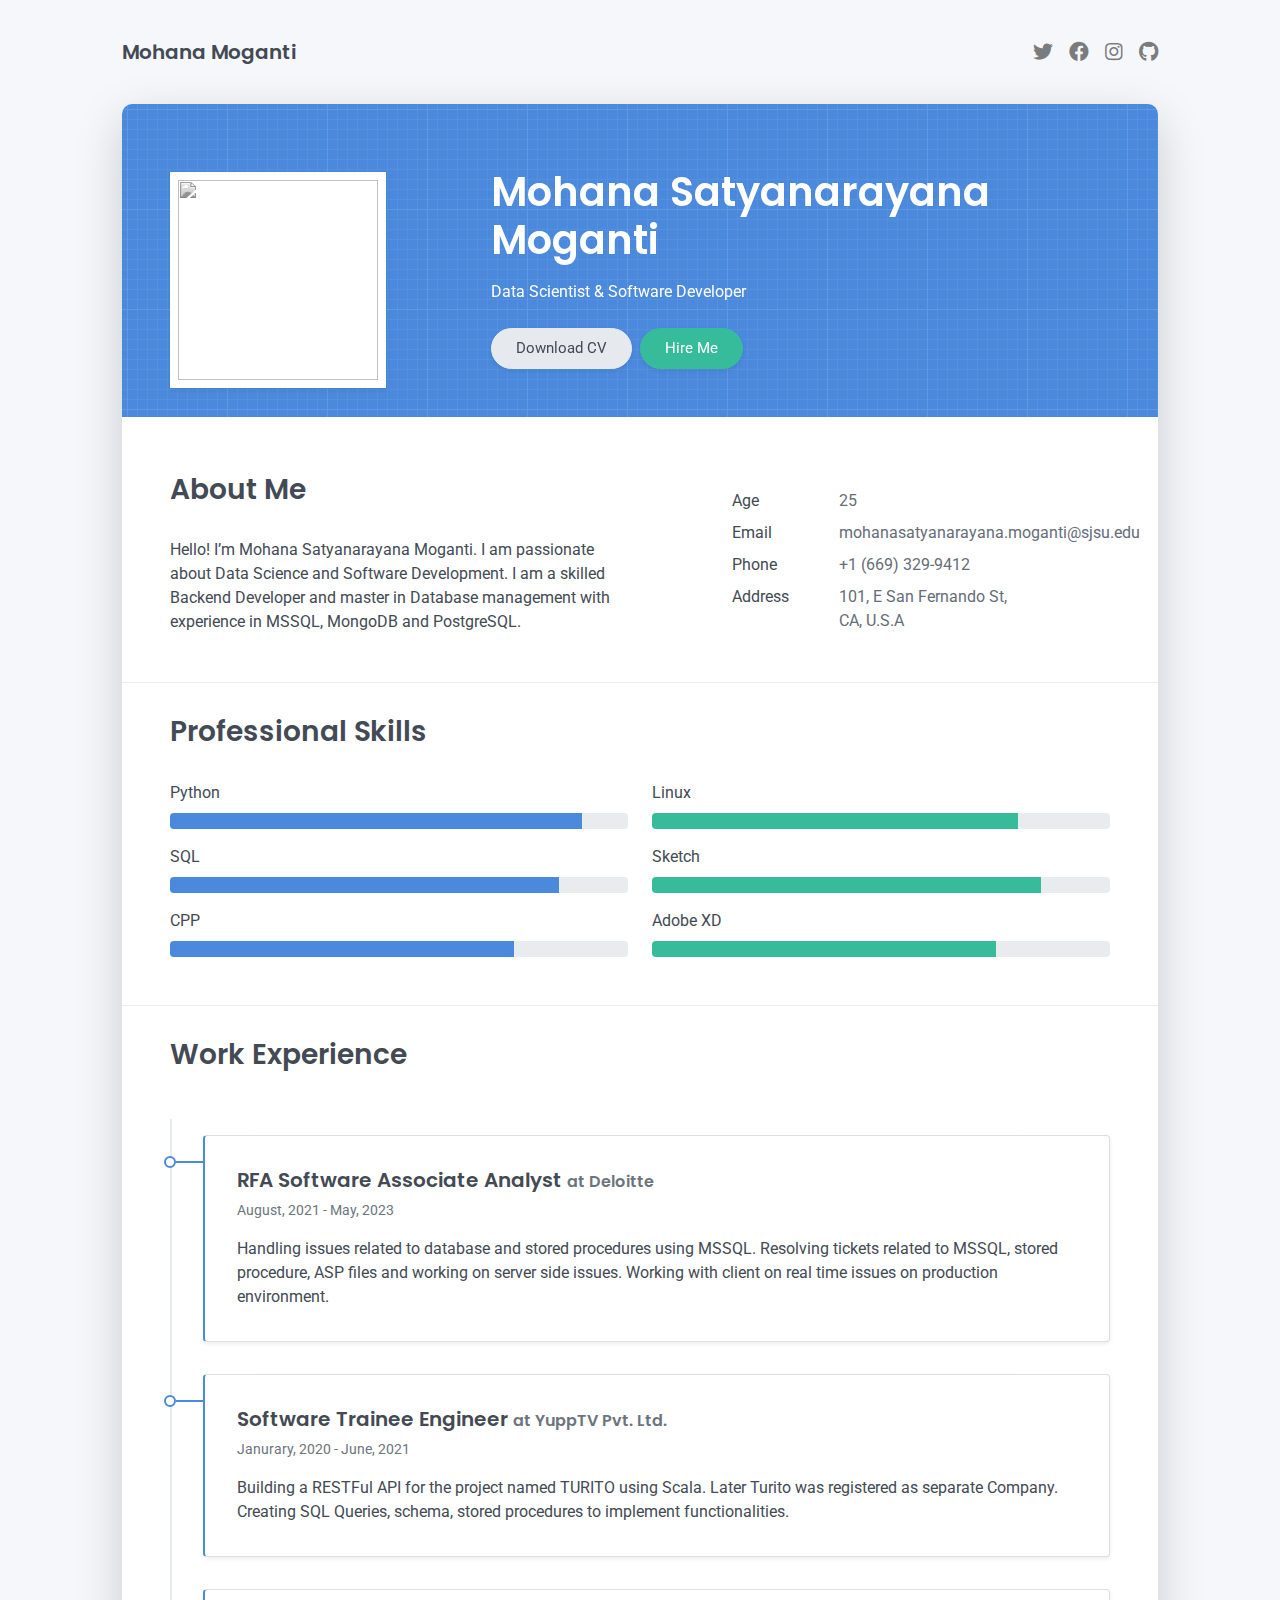
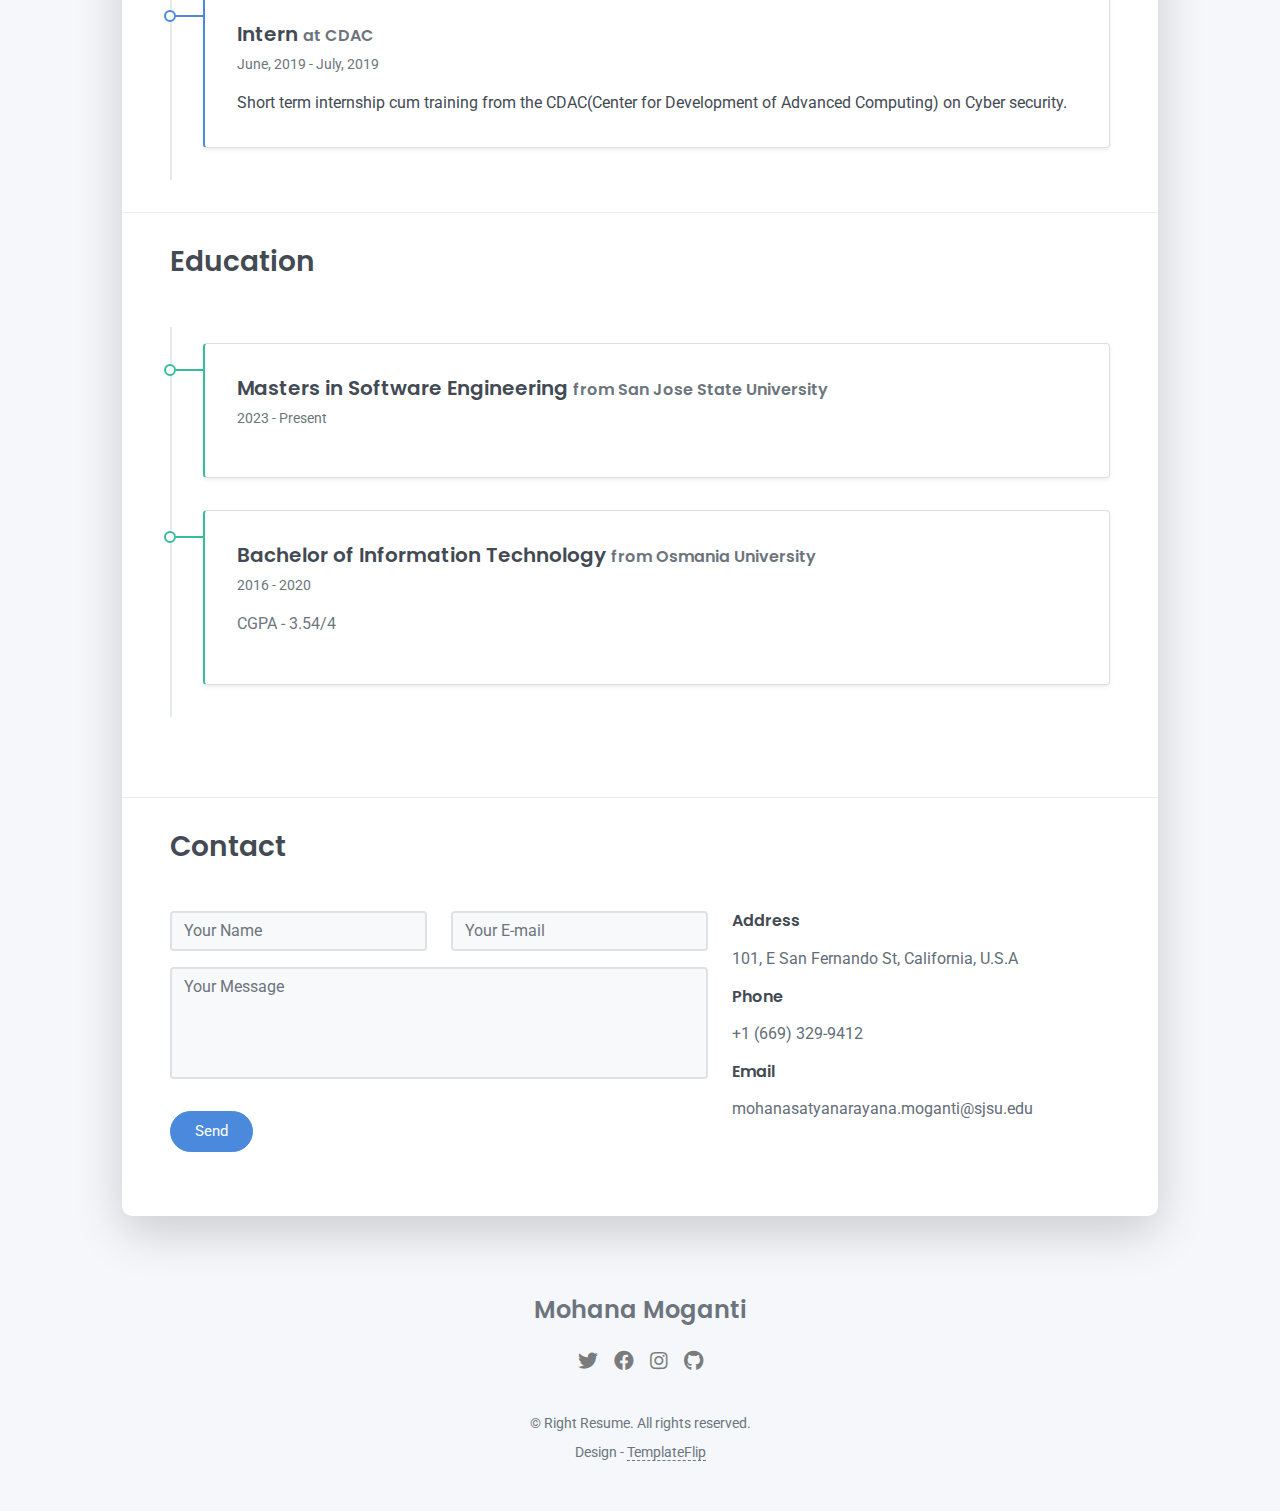
==== commit 17948e62: "updated index" ====
--- a/index.html
+++ b/index.html
@@ -57,7 +57,7 @@
       <div class="col-lg-8 col-md-7 text-center text-md-start">
         <h2 class="h1 mt-2" data-aos="fade-left" data-aos-delay="0">Mohana Satyanarayana Moganti</h2>
         <p data-aos="fade-left" data-aos-delay="100">Data Scientist & Software Developer</p>
-        <div class="d-print-none" data-aos="fade-left" data-aos-delay="200"><a class="btn btn-light text-dark shadow-sm mt-1 me-1" href="right-resume.pdf" target="_blank">Download CV</a><a class="btn btn-success shadow-sm mt-1" href="#contact">Hire Me</a></div>
+        <div class="d-print-none" data-aos="fade-left" data-aos-delay="200"><a class="btn btn-light text-dark shadow-sm mt-1 me-1" href="resume.pdf" target="_blank">Download CV</a><a class="btn btn-success shadow-sm mt-1" href="#contact">Hire Me</a></div>
       </div>
     </div>
   </div>
@@ -253,7 +253,7 @@
     <footer class="pt-4 pb-4 text-muted text-center d-print-none">
       <div class="container">
         <div class="my-3">
-          <div class="h4">Joyce Harrison</div>
+          <div class="h4">Mohana Moganti</div>
           <div class="footer-nav">
             <nav role="navigation">
               <ul class="nav justify-content-center">
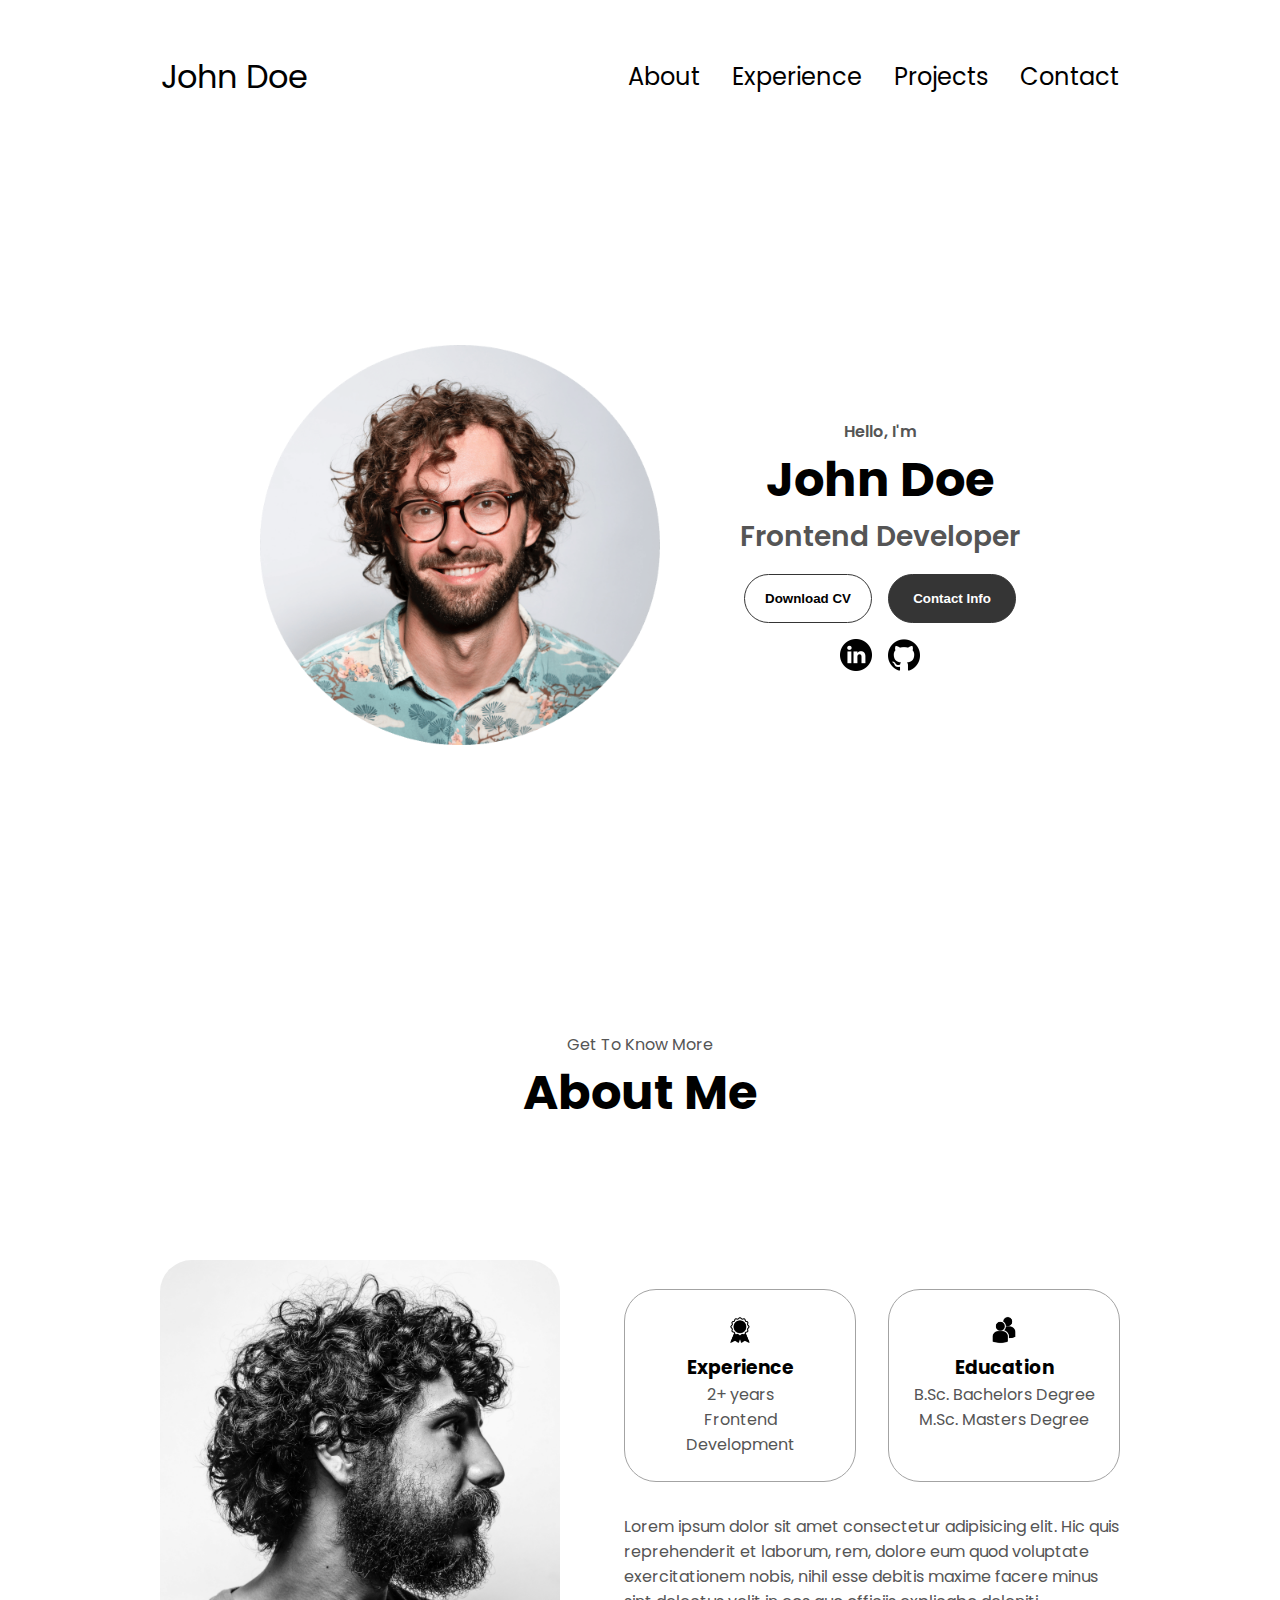
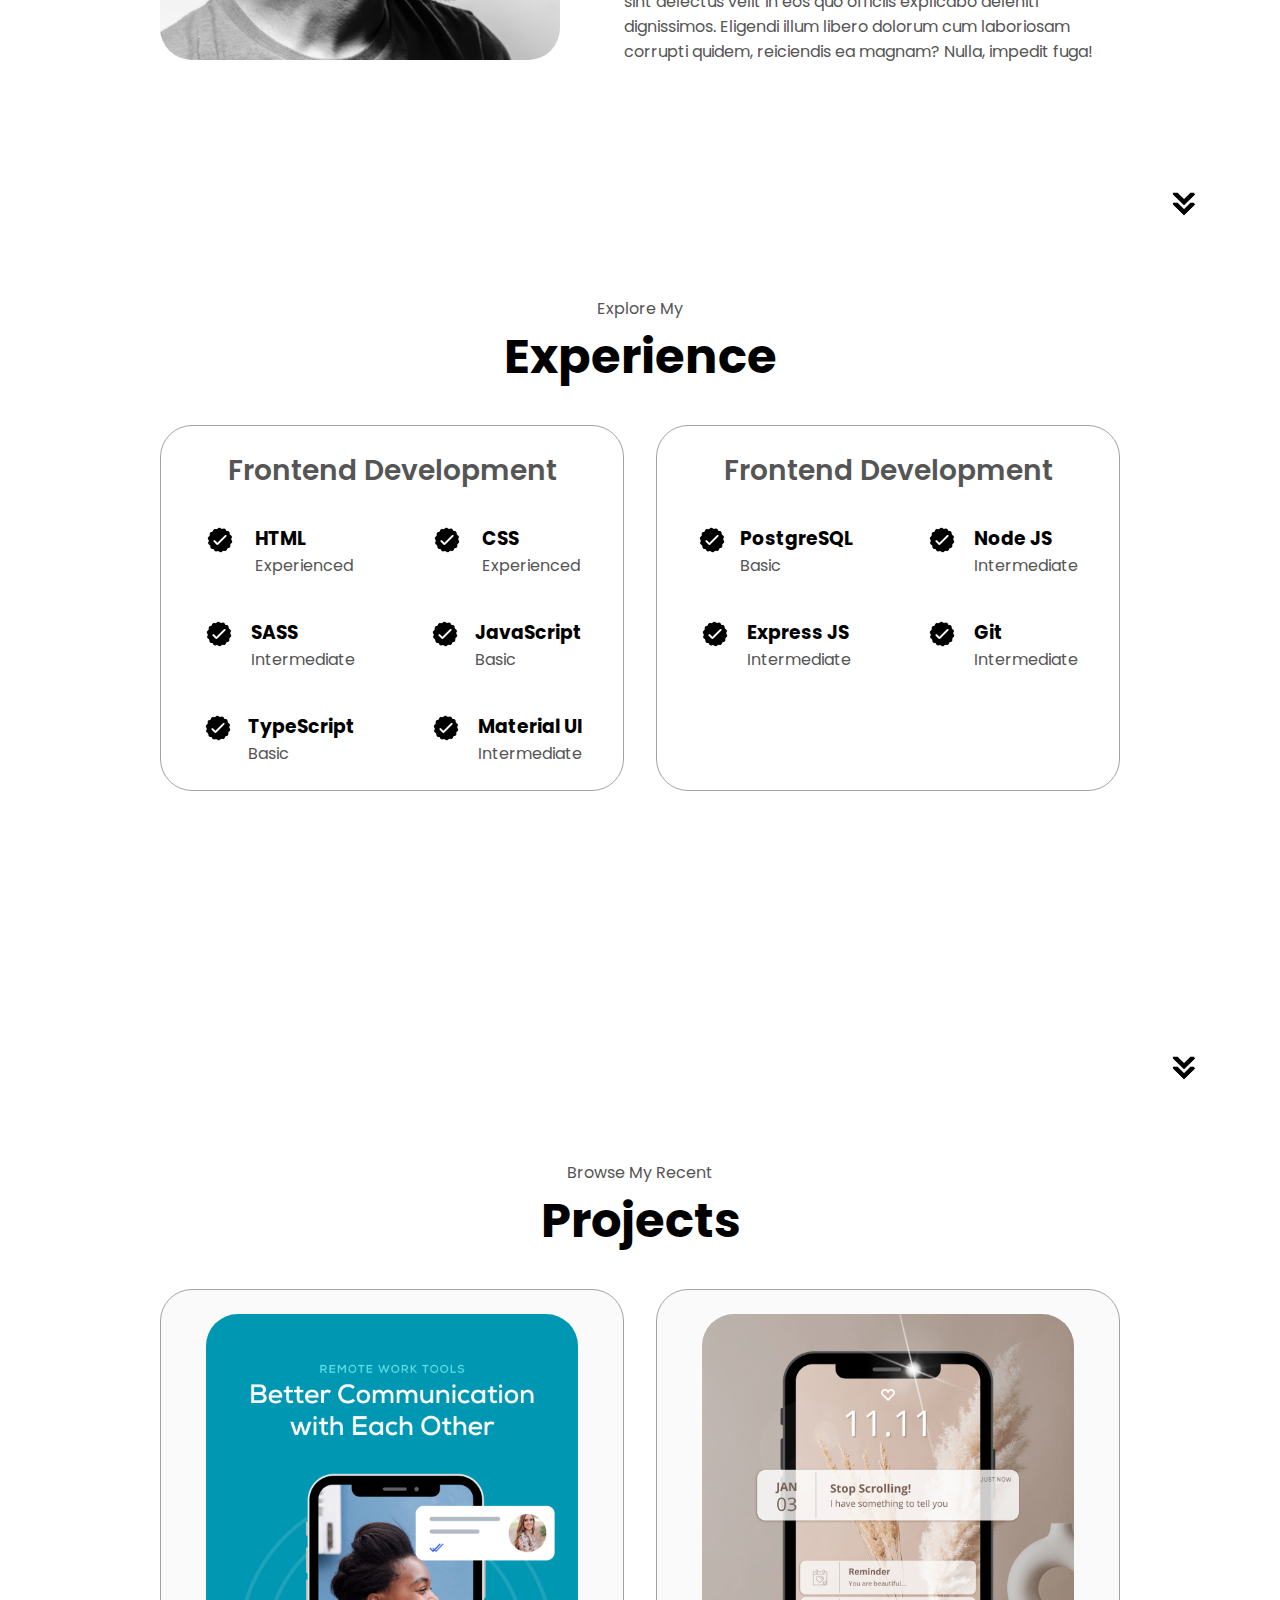
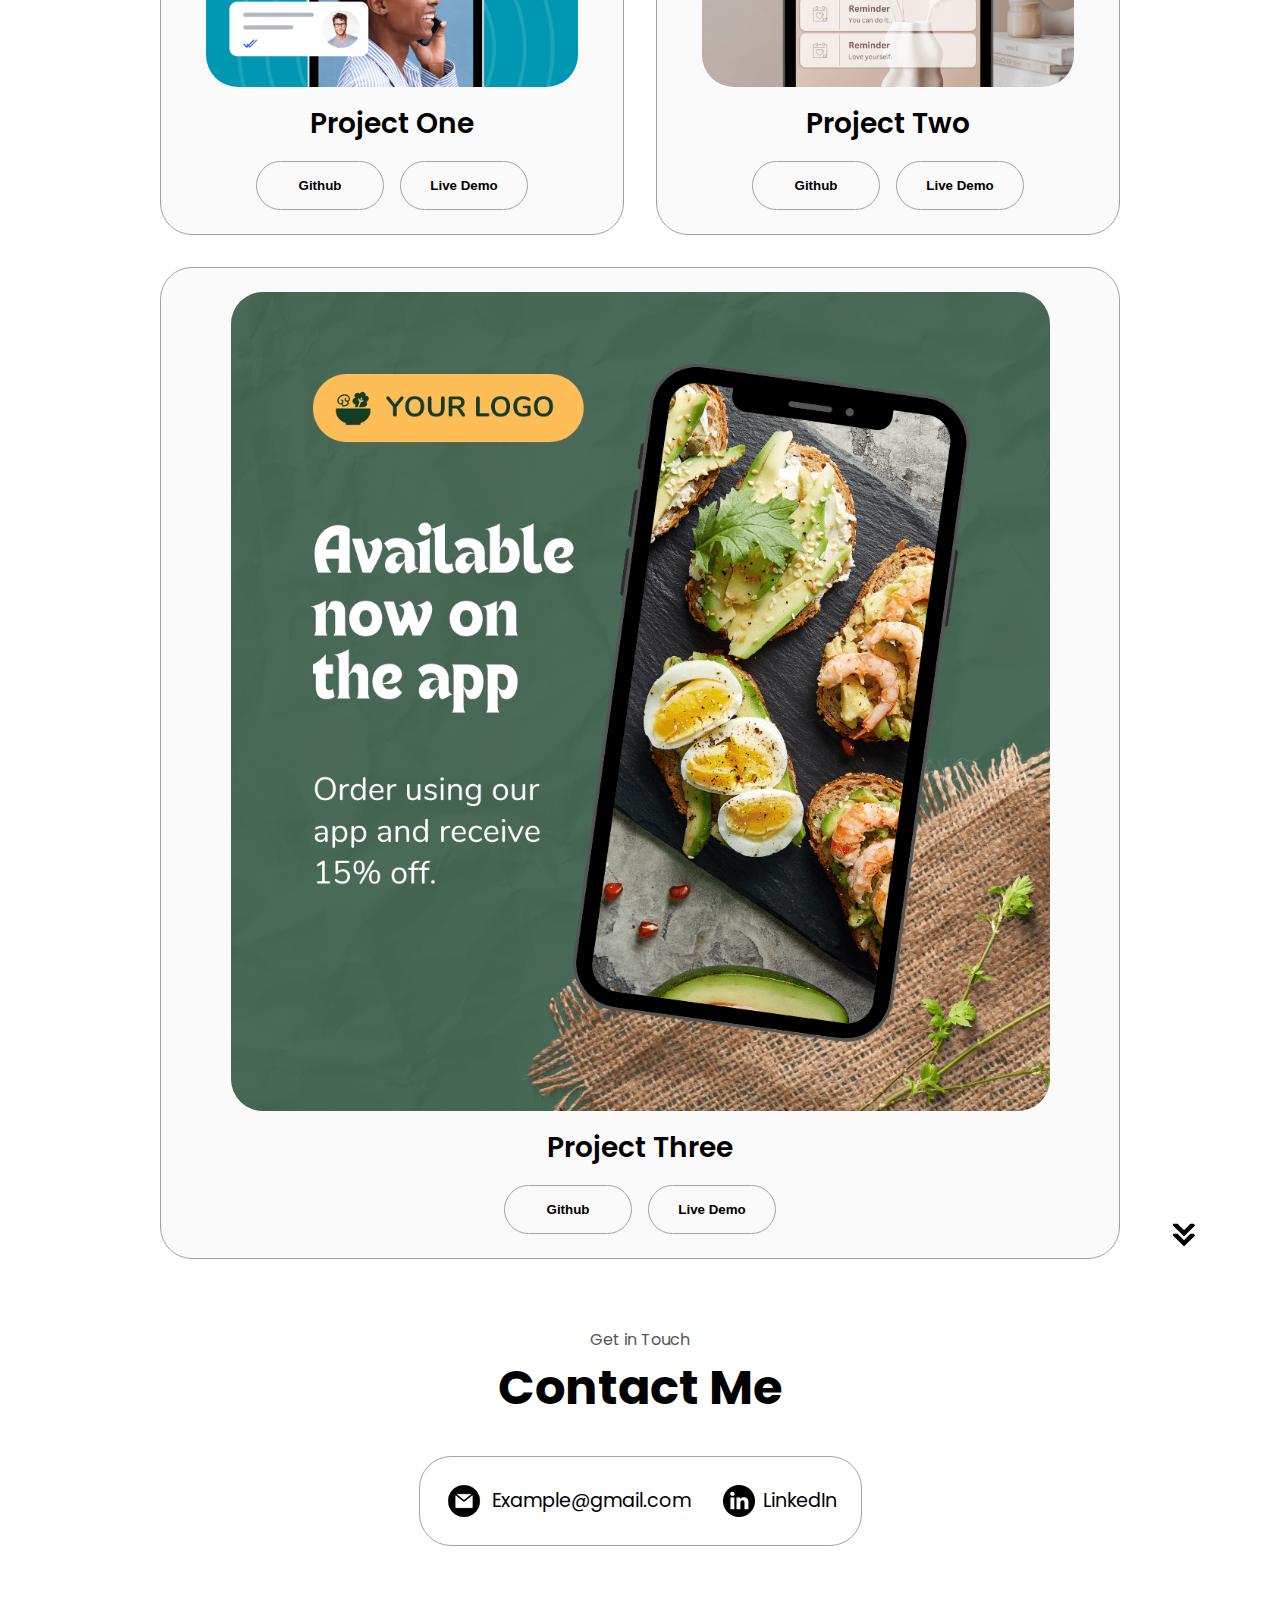
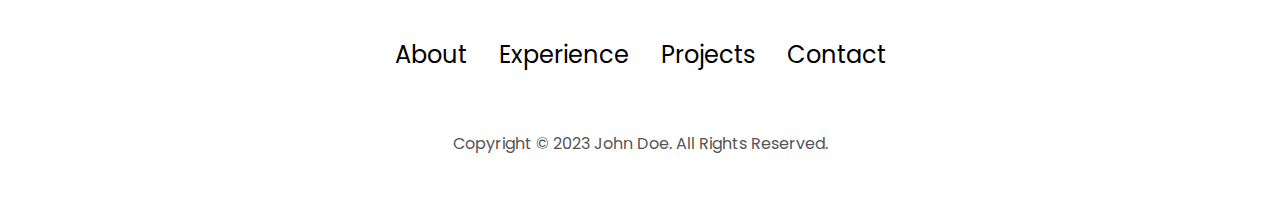
==== commit 9485d8f2: "Initial Commit" ====
--- a/index.html
+++ b/index.html
@@ -1,282 +1,382 @@
 <!DOCTYPE html>
-<html lang="en-US">
+<html lang="en">
   <head>
-    <meta charset="UTF-8">
-    <meta http-equiv="X-UA-Compatible" content="IE=edge">
-    <meta name="viewport" content="width=device-width, initial-scale=1">
-    <title>Right Resume</title>
-    <link rel="preconnect" href="https://fonts.gstatic.com" crossorigin="crossorigin"/>
-    <link rel="preload" as="style" href="https://fonts.googleapis.com/css2?family=Poppins:wght@600&amp;family=Roboto:wght@300;400;500;700&amp;display=swap"/>
-    <link rel="stylesheet" href="https://fonts.googleapis.com/css2?family=Poppins:wght@600&amp;family=Roboto:wght@300;400;500;700&amp;display=swap" media="print" onload="this.media='all'"/>
-    <noscript>
-      <link rel="stylesheet" href="https://fonts.googleapis.com/css2?family=Poppins:wght@600&amp;family=Roboto:wght@300;400;500;700&amp;display=swap"/>
-    </noscript>
-    <link href="css/font-awesome/css/all.min.css?ver=1.2.0" rel="stylesheet">
-    <link href="css/bootstrap.min.css?ver=1.2.0" rel="stylesheet">
-    <link href="css/aos.css?ver=1.2.0" rel="stylesheet">
-    <link href="css/main.css?ver=1.2.0" rel="stylesheet">
-    <noscript>
-      <style type="text/css">
-        [data-aos] {
-            opacity: 1 !important;
-            transform: translate(0) scale(1) !important;
-        }
-      </style>
-    </noscript>
+    <meta charset="UTF-8" />
+    <meta http-equiv="X-UA-Compatible" content="IE=edge" />
+    <meta name="viewport" content="width=device-width, initial-scale=1.0" />
+    <title>My Portfolio</title>
+    <link rel="stylesheet" href="style.css" />
+    <link rel="stylesheet" href="mediaqueries.css" />
   </head>
-  <body id="top">
-    <header class="d-print-none">
-      <div class="container text-center text-lg-left">
-        <div class="py-3 clearfix">
-          <h1 class="site-title mb-0">Mohana Moganti</h1>
-          <div class="site-nav">
-            <nav role="navigation">
-              <ul class="nav justify-content-center">
-                <li class="nav-item"><a class="nav-link" href="https://twitter.com/mohana4984" title="Twitter"><i class="fab fa-twitter"></i><span class="menu-title sr-only">Twitter</span></a>
-                </li>
-                <li class="nav-item"><a class="nav-link" href="https://www.facebook.com/mohan.moganti.9" title="Facebook"><i class="fab fa-facebook"></i><span class="menu-title sr-only">Facebook</span></a>
-                </li>
-                <li class="nav-item"><a class="nav-link" href="https://www.instagram.com/_dead_stone_" title="Instagram"><i class="fab fa-instagram"></i><span class="menu-title sr-only">Instagram</span></a>
-                </li>
-                <li class="nav-item"><a class="nav-link" href="https://github.com/Dead-Stone" title="Github"><i class="fab fa-github"></i><span class="menu-title sr-only">Github</span></a>
-                </li>
-              </ul>
-            </nav>
-          </div>
-        </div>
-      </div>
-    </header>
-    <div class="page-content">
-      <div class="container">
-<div class="cover shadow-lg bg-white">
-  <div class="cover-bg p-3 p-lg-4 text-white">
-    <div class="row">
-      <div class="col-lg-4 col-md-5">
-        <div class="avatar hover-effect bg-white shadow-sm p-1"><img src="images/avatar1.png" width="200" height="200"/></div>
-      </div>
-      <div class="col-lg-8 col-md-7 text-center text-md-start">
-        <h2 class="h1 mt-2" data-aos="fade-left" data-aos-delay="0">Mohana Satyanarayana Moganti</h2>
-        <p data-aos="fade-left" data-aos-delay="100">Data Scientist & Software Developer</p>
-        <div class="d-print-none" data-aos="fade-left" data-aos-delay="200"><a class="btn btn-light text-dark shadow-sm mt-1 me-1" href="resume.pdf" target="_blank">Download CV</a><a class="btn btn-success shadow-sm mt-1" href="#contact">Hire Me</a></div>
-      </div>
-    </div>
-  </div>
-  <div class="about-section pt-4 px-3 px-lg-4 mt-1">
-    <div class="row">
-      <div class="col-md-6">
-        <h2 class="h3 mb-3">About Me</h2>
-        <p>Hello! I’m Mohana Satyanarayana Moganti. I am passionate about Data Science and Software Development. I am a skilled Backend Developer and master in Database management with experience in MSSQL, MongoDB and PostgreSQL.</p>
-      </div>
-      <div class="col-md-4 offset-md-1">
-        <div class="row mt-2">
-          <div class="col-sm-4">
-            <div class="pb-1">Age</div>
-          </div>
-          <div class="col-sm-8">
-            <div class="pb-1 text-secondary">25</div>
-          </div>
-          <div class="col-sm-4">
-            <div class="pb-1">Email</div>
-          </div>
-          <div class="col-sm-8">
-            <div class="pb-1 text-secondary">mohanasatyanarayana.moganti@sjsu.edu</div>
-          </div>
-          <div class="col-sm-4">
-            <div class="pb-1">Phone</div>
-          </div>
-          <div class="col-sm-8">
-            <div class="pb-1 text-secondary">+1 (669) 329-9412</div>
-          </div>
-          <div class="col-sm-4">
-            <div class="pb-1">Address</div>
-          </div>
-          <div class="col-sm-8">
-            <div class="pb-1 text-secondary">101, E San Fernando St, CA, U.S.A</div>
-          </div>
-        </div>
-      </div>
-    </div>
-  </div>
-  <hr class="d-print-none"/>
-  <div class="skills-section px-3 px-lg-4">
-    <h2 class="h3 mb-3">Professional Skills</h2>
-    <div class="row">
-      <div class="col-md-6">
-        <div class="mb-2"><span>Python</span>
-          <div class="progress my-1">
-            <div class="progress-bar bg-primary" role="progressbar" data-aos="zoom-in-right" data-aos-delay="100" data-aos-anchor=".skills-section" style="width: 90%" aria-valuenow="90" aria-valuemin="0" aria-valuemax="100"></div>
-          </div>
-        </div>
-        <div class="mb-2"><span>SQL</span>
-          <div class="progress my-1">
-            <div class="progress-bar bg-primary" role="progressbar" data-aos="zoom-in-right" data-aos-delay="200" data-aos-anchor=".skills-section" style="width: 85%" aria-valuenow="85" aria-valuemin="0" aria-valuemax="100"></div>
-          </div>
-        </div>
-        <div class="mb-2"><span>CPP</span>
-          <div class="progress my-1">
-            <div class="progress-bar bg-primary" role="progressbar" data-aos="zoom-in-right" data-aos-delay="300" data-aos-anchor=".skills-section" style="width: 75%" aria-valuenow="75" aria-valuemin="0" aria-valuemax="100"></div>
-          </div>
-        </div>
-      </div>
-      <div class="col-md-6">
-        <div class="mb-2"><span>Linux</span>
-          <div class="progress my-1">
-            <div class="progress-bar bg-success" role="progressbar" data-aos="zoom-in-right" data-aos-delay="400" data-aos-anchor=".skills-section" style="width: 80%" aria-valuenow="90" aria-valuemin="0" aria-valuemax="100"></div>
-          </div>
-        </div>
-        <div class="mb-2"><span>Sketch</span>
-          <div class="progress my-1">
-            <div class="progress-bar bg-success" role="progressbar" data-aos="zoom-in-right" data-aos-delay="500" data-aos-anchor=".skills-section" style="width: 85%" aria-valuenow="85" aria-valuemin="0" aria-valuemax="100"></div>
-          </div>
-        </div>
-        <div class="mb-2"><span>Adobe XD</span>
-          <div class="progress my-1">
-            <div class="progress-bar bg-success" role="progressbar" data-aos="zoom-in-right" data-aos-delay="600" data-aos-anchor=".skills-section" style="width: 75%" aria-valuenow="75" aria-valuemin="0" aria-valuemax="100"></div>
-          </div>
-        </div>
-      </div>
-    </div>
-  </div>
-  <hr class="d-print-none"/>
-  <div class="work-experience-section px-3 px-lg-4">
-    <h2 class="h3 mb-4">Work Experience</h2>
-    <div class="timeline">
-      <div class="timeline-card timeline-card-primary card shadow-sm">
-        <div class="card-body">
-          <div class="h5 mb-1">RFA Software Associate Analyst <span class="text-muted h6">at Deloitte</span></div>
-          <div class="text-muted text-small mb-2">August, 2021 - May, 2023</div>
-          <div>Handling issues related to database and stored procedures using
-            MSSQL. Resolving tickets related to MSSQL, stored procedure,
-            ASP files and working on server side issues. Working with client
-            on real time issues on production environment.</div>
-        </div>
-      </div>
-      <div class="timeline-card timeline-card-primary card shadow-sm">
-        <div class="card-body">
-          <div class="h5 mb-1">Software Trainee Engineer <span class="text-muted h6">at YuppTV Pvt. Ltd.</span></div>
-          <div class="text-muted text-small mb-2">Janurary, 2020 - June, 2021</div>
-          <div>Building a RESTFul API for the project named TURITO using
-            Scala. Later Turito was registered as separate Company.
-            Creating SQL Queries, schema, stored procedures to implement
-            functionalities.</div>
-        </div>
-      </div>
-      <div class="timeline-card timeline-card-primary card shadow-sm">
-        <div class="card-body">
-          <div class="h5 mb-1">Intern <span class="text-muted h6">at CDAC</span></div>
-          <div class="text-muted text-small mb-2">June, 2019 - July, 2019</div>
-          <div>Short term internship cum training from the CDAC(Center for Development of Advanced Computing) on Cyber
-            security.</div>
-        </div>
-      </div>
-    </div>
-  </div>
-  <hr class="d-print-none"/>
-  <div class="page-break"></div>
-  <div class="education-section px-3 px-lg-4 pb-4">
-    <h2 class="h3 mb-4">Education</h2>
-    <div class="timeline">
-      <div class="timeline-card timeline-card-success card shadow-sm">
-        <div class="card-body">
-          <div class="h5 mb-1">Masters in Software Engineering <span class="text-muted h6">from San Jose State University</span></div>
-          <div class="text-muted text-small mb-2">2023 - Present</div>
-        </div>
-      </div>
-      <div class="timeline-card timeline-card-success card shadow-sm">
-        <div class="card-body">
-          <div class="h5 mb-1">Bachelor of Information Technology <span class="text-muted h6">from Osmania University</span></div>
-          <div class="text-muted text-small mb-2">2016 - 2020</div>
-          <div class="text-muted text-medium mb-2">CGPA - 3.54/4</div>
-        </div>
-      </div>
-      
-    </div>
-  </div>
-  <hr class="d-print-none"/>
-  <div class="contant-section px-3 px-lg-4 pb-4" id="contact">
-    <h2 class="h3 text mb-3">Contact</h2>
-    <div class="row">
-      <div class="col-md-7 d-print-none">
-        <div class="my-2"><form action="https://formspree.io/f/mbjvpzeb"
-    method="POST">
-  <div class="row">
-    <div class="col-6">
-      <input class="form-control" type="text" id="name" name="name" placeholder="Your Name" required>
-    </div>
-    <div class="col-6">
-      <input class="form-control" type="email" id="email" name="_replyto" placeholder="Your E-mail" required>
-    </div>
-  </div>
-  <div class="form-group my-2">
-    <textarea class="form-control" style="resize: none;" id="message" name="message" rows="4"  placeholder="Your Message" required></textarea>
-  </div>
-  <button class="btn btn-primary mt-2" type="submit">Send</button>
-</form>
-        </div>
-      </div>
-      <div class="col">
-        <div class="mt-2">
-          <h3 class="h6">Address</h3>
-          <div class="pb-2 text-secondary">101, E San Fernando St, California, U.S.A</div>
-          <h3 class="h6">Phone</h3>
-          <div class="pb-2 text-secondary">+1 (669) 329-9412</div>
-          <h3 class="h6">Email</h3>
-          <div class="pb-2 text-secondary">mohanasatyanarayana.moganti@sjsu.edu</div>
-        </div>
-      </div>
-      <div class="col d-none d-print-block">
-        <div class="mt-2">
-          <div>
-            <div class="mb-2">
-              <div class="text-dark"><i class="fab fa-twitter mr-1"></i><span>https://twitter.com/mohana4984</span>
-              </div>
-            </div>
-            <div class="mb-2">
-              <div class="text-dark"><i class="fab fa-facebook mr-1"></i><span>https://www.facebook.com/mohan.moganti.9</span>
-              </div>
-            </div>
-            <div class="mb-2">
-              <div class="text-dark"><i class="fab fa-instagram mr-1"></i><span>https://www.instagram.com/_dead_stone_</span>
-              </div>
-            </div>
-            <div class="mb-2">
-              <div class="text-dark"><i class="fab fa-github mr-1"></i><span>https://github.com/Dead-Stone</span>
-              </div>
-            </div>
-          </div>
-        </div>
-      </div>
-    </div>
-  </div>
-</div></div>
-    </div>
-    <footer class="pt-4 pb-4 text-muted text-center d-print-none">
-      <div class="container">
-        <div class="my-3">
-          <div class="h4">Mohana Moganti</div>
-          <div class="footer-nav">
-            <nav role="navigation">
-              <ul class="nav justify-content-center">
-                <li class="nav-item"><a class="nav-link" href="https://twitter.com/mohana4984" title="Twitter"><i class="fab fa-twitter"></i><span class="menu-title sr-only">Twitter</span></a>
-                </li>
-                <li class="nav-item"><a class="nav-link" href="https://www.facebook.com/mohan.moganti.9" title="Facebook"><i class="fab fa-facebook"></i><span class="menu-title sr-only">Facebook</span></a>
-                </li>
-                <li class="nav-item"><a class="nav-link" href="https://www.instagram.com/_dead_stone_" title="Instagram"><i class="fab fa-instagram"></i><span class="menu-title sr-only">Instagram</span></a>
-                </li>
-                <li class="nav-item"><a class="nav-link" href="https://github.com/Dead-Stone" title="Github"><i class="fab fa-github"></i><span class="menu-title sr-only">Github</span></a>
-                </li>
-              </ul>
-            </nav>
-          </div>
-        </div>
-        <div class="text-small">
-          <div class="mb-1">&copy; Right Resume. All rights reserved.</div>
-          <div>Design - <a href="https://templateflip.com/" target="_blank">TemplateFlip</a></div>
-        </div>
-      </div>
+  <body>
+    <nav id="desktop-nav">
+      <div class="logo">John Doe</div>
+      <div>
+        <ul class="nav-links">
+          <li><a href="#about">About</a></li>
+          <li><a href="#experience">Experience</a></li>
+          <li><a href="#projects">Projects</a></li>
+          <li><a href="#contact">Contact</a></li>
+        </ul>
+      </div>
+    </nav>
+    <nav id="hamburger-nav">
+      <div class="logo">John Doe</div>
+      <div class="hamburger-menu">
+        <div class="hamburger-icon" onclick="toggleMenu()">
+          <span></span>
+          <span></span>
+          <span></span>
+        </div>
+        <div class="menu-links">
+          <li><a href="#about" onclick="toggleMenu()">About</a></li>
+          <li><a href="#experience" onclick="toggleMenu()">Experience</a></li>
+          <li><a href="#projects" onclick="toggleMenu()">Projects</a></li>
+          <li><a href="#contact" onclick="toggleMenu()">Contact</a></li>
+        </div>
+      </div>
+    </nav>
+    <section id="profile">
+      <div class="section__pic-container">
+        <img src="./assets/profile-pic.png" alt="John Doe profile picture" />
+      </div>
+      <div class="section__text">
+        <p class="section__text__p1">Hello, I'm</p>
+        <h1 class="title">John Doe</h1>
+        <p class="section__text__p2">Frontend Developer</p>
+        <div class="btn-container">
+          <button
+            class="btn btn-color-2"
+            onclick="window.open('./assets/resume-example.pdf')"
+          >
+            Download CV
+          </button>
+          <button class="btn btn-color-1" onclick="location.href='./#contact'">
+            Contact Info
+          </button>
+        </div>
+        <div id="socials-container">
+          <img
+            src="./assets/linkedin.png"
+            alt="My LinkedIn profile"
+            class="icon"
+            onclick="location.href='https://linkedin.com/'"
+          />
+          <img
+            src="./assets/github.png"
+            alt="My Github profile"
+            class="icon"
+            onclick="location.href='https://github.com/'"
+          />
+        </div>
+      </div>
+    </section>
+    <section id="about">
+      <p class="section__text__p1">Get To Know More</p>
+      <h1 class="title">About Me</h1>
+      <div class="section-container">
+        <div class="section__pic-container">
+          <img
+            src="./assets/about-pic.png"
+            alt="Profile picture"
+            class="about-pic"
+          />
+        </div>
+        <div class="about-details-container">
+          <div class="about-containers">
+            <div class="details-container">
+              <img
+                src="./assets/experience.png"
+                alt="Experience icon"
+                class="icon"
+              />
+              <h3>Experience</h3>
+              <p>2+ years <br />Frontend Development</p>
+            </div>
+            <div class="details-container">
+              <img
+                src="./assets/education.png"
+                alt="Education icon"
+                class="icon"
+              />
+              <h3>Education</h3>
+              <p>B.Sc. Bachelors Degree<br />M.Sc. Masters Degree</p>
+            </div>
+          </div>
+          <div class="text-container">
+            <p>
+              Lorem ipsum dolor sit amet consectetur adipisicing elit. Hic quis
+              reprehenderit et laborum, rem, dolore eum quod voluptate
+              exercitationem nobis, nihil esse debitis maxime facere minus sint
+              delectus velit in eos quo officiis explicabo deleniti dignissimos.
+              Eligendi illum libero dolorum cum laboriosam corrupti quidem,
+              reiciendis ea magnam? Nulla, impedit fuga!
+            </p>
+          </div>
+        </div>
+      </div>
+      <img
+        src="./assets/arrow.png"
+        alt="Arrow icon"
+        class="icon arrow"
+        onclick="location.href='./#experience'"
+      />
+    </section>
+    <section id="experience">
+      <p class="section__text__p1">Explore My</p>
+      <h1 class="title">Experience</h1>
+      <div class="experience-details-container">
+        <div class="about-containers">
+          <div class="details-container">
+            <h2 class="experience-sub-title">Frontend Development</h2>
+            <div class="article-container">
+              <article>
+                <img
+                  src="./assets/checkmark.png"
+                  alt="Experience icon"
+                  class="icon"
+                />
+                <div>
+                  <h3>HTML</h3>
+                  <p>Experienced</p>
+                </div>
+              </article>
+              <article>
+                <img
+                  src="./assets/checkmark.png"
+                  alt="Experience icon"
+                  class="icon"
+                />
+                <div>
+                  <h3>CSS</h3>
+                  <p>Experienced</p>
+                </div>
+              </article>
+              <article>
+                <img
+                  src="./assets/checkmark.png"
+                  alt="Experience icon"
+                  class="icon"
+                />
+                <div>
+                  <h3>SASS</h3>
+                  <p>Intermediate</p>
+                </div>
+              </article>
+              <article>
+                <img
+                  src="./assets/checkmark.png"
+                  alt="Experience icon"
+                  class="icon"
+                />
+                <div>
+                  <h3>JavaScript</h3>
+                  <p>Basic</p>
+                </div>
+              </article>
+              <article>
+                <img
+                  src="./assets/checkmark.png"
+                  alt="Experience icon"
+                  class="icon"
+                />
+                <div>
+                  <h3>TypeScript</h3>
+                  <p>Basic</p>
+                </div>
+              </article>
+              <article>
+                <img
+                  src="./assets/checkmark.png"
+                  alt="Experience icon"
+                  class="icon"
+                />
+                <div>
+                  <h3>Material UI</h3>
+                  <p>Intermediate</p>
+                </div>
+              </article>
+            </div>
+          </div>
+          <div class="details-container">
+            <h2 class="experience-sub-title">Frontend Development</h2>
+            <div class="article-container">
+              <article>
+                <img
+                  src="./assets/checkmark.png"
+                  alt="Experience icon"
+                  class="icon"
+                />
+                <div>
+                  <h3>PostgreSQL</h3>
+                  <p>Basic</p>
+                </div>
+              </article>
+              <article>
+                <img
+                  src="./assets/checkmark.png"
+                  alt="Experience icon"
+                  class="icon"
+                />
+                <div>
+                  <h3>Node JS</h3>
+                  <p>Intermediate</p>
+                </div>
+              </article>
+              <article>
+                <img
+                  src="./assets/checkmark.png"
+                  alt="Experience icon"
+                  class="icon"
+                />
+                <div>
+                  <h3>Express JS</h3>
+                  <p>Intermediate</p>
+                </div>
+              </article>
+              <article>
+                <img
+                  src="./assets/checkmark.png"
+                  alt="Experience icon"
+                  class="icon"
+                />
+                <div>
+                  <h3>Git</h3>
+                  <p>Intermediate</p>
+                </div>
+              </article>
+            </div>
+          </div>
+        </div>
+      </div>
+      <img
+        src="./assets/arrow.png"
+        alt="Arrow icon"
+        class="icon arrow"
+        onclick="location.href='./#projects'"
+      />
+    </section>
+    <section id="projects">
+      <p class="section__text__p1">Browse My Recent</p>
+      <h1 class="title">Projects</h1>
+      <div class="experience-details-container">
+        <div class="about-containers">
+          <div class="details-container color-container">
+            <div class="article-container">
+              <img
+                src="./assets/project-1.png"
+                alt="Project 1"
+                class="project-img"
+              />
+            </div>
+            <h2 class="experience-sub-title project-title">Project One</h2>
+            <div class="btn-container">
+              <button
+                class="btn btn-color-2 project-btn"
+                onclick="location.href='https://github.com/'"
+              >
+                Github
+              </button>
+              <button
+                class="btn btn-color-2 project-btn"
+                onclick="location.href='https://github.com/'"
+              >
+                Live Demo
+              </button>
+            </div>
+          </div>
+          <div class="details-container color-container">
+            <div class="article-container">
+              <img
+                src="./assets/project-2.png"
+                alt="Project 2"
+                class="project-img"
+              />
+            </div>
+            <h2 class="experience-sub-title project-title">Project Two</h2>
+            <div class="btn-container">
+              <button
+                class="btn btn-color-2 project-btn"
+                onclick="location.href='https://github.com/'"
+              >
+                Github
+              </button>
+              <button
+                class="btn btn-color-2 project-btn"
+                onclick="location.href='https://github.com/'"
+              >
+                Live Demo
+              </button>
+            </div>
+          </div>
+          <div class="details-container color-container">
+            <div class="article-container">
+              <img
+                src="./assets/project-3.png"
+                alt="Project 3"
+                class="project-img"
+              />
+            </div>
+            <h2 class="experience-sub-title project-title">Project Three</h2>
+            <div class="btn-container">
+              <button
+                class="btn btn-color-2 project-btn"
+                onclick="location.href='https://github.com/'"
+              >
+                Github
+              </button>
+              <button
+                class="btn btn-color-2 project-btn"
+                onclick="location.href='https://github.com/'"
+              >
+                Live Demo
+              </button>
+            </div>
+          </div>
+        </div>
+      </div>
+      <img
+        src="./assets/arrow.png"
+        alt="Arrow icon"
+        class="icon arrow"
+        onclick="location.href='./#contact'"
+      />
+    </section>
+    <section id="contact">
+      <p class="section__text__p1">Get in Touch</p>
+      <h1 class="title">Contact Me</h1>
+      <div class="contact-info-upper-container">
+        <div class="contact-info-container">
+          <img
+            src="./assets/email.png"
+            alt="Email icon"
+            class="icon contact-icon email-icon"
+          />
+          <p><a href="mailto:examplemail@gmail.com">Example@gmail.com</a></p>
+        </div>
+        <div class="contact-info-container">
+          <img
+            src="./assets/linkedin.png"
+            alt="LinkedIn icon"
+            class="icon contact-icon"
+          />
+          <p><a href="https://www.linkedin.com">LinkedIn</a></p>
+        </div>
+      </div>
+    </section>
+    <footer>
+      <nav>
+        <div class="nav-links-container">
+          <ul class="nav-links">
+            <li><a href="#about">About</a></li>
+            <li><a href="#experience">Experience</a></li>
+            <li><a href="#projects">Projects</a></li>
+            <li><a href="#contact">Contact</a></li>
+          </ul>
+        </div>
+      </nav>
+      <p>Copyright &#169; 2023 John Doe. All Rights Reserved.</p>
     </footer>
-    <script src="scripts/bootstrap.bundle.min.js?ver=1.2.0"></script>
-    <script src="scripts/aos.js?ver=1.2.0"></script>
-    <script src="scripts/main.js?ver=1.2.0"></script>
+    <script src="script.js"></script>
   </body>
-</html>+</html>
--- a/style.css
+++ b/style.css
@@ -0,0 +1,432 @@
+/* GENERAL */
+
+@import url("https://fonts.googleapis.com/css2?family=Poppins:wght@300;400;500;600&display=swap");
+
+* {
+  margin: 0;
+  padding: 0;
+}
+
+body {
+  font-family: "Poppins", sans-serif;
+}
+
+html {
+  scroll-behavior: smooth;
+}
+
+p {
+  color: rgb(85, 85, 85);
+}
+
+/* TRANSITION */
+
+a,
+.btn {
+  transition: all 300ms ease;
+}
+
+/* DESKTOP NAV */
+
+nav,
+.nav-links {
+  display: flex;
+}
+
+nav {
+  justify-content: space-around;
+  align-items: center;
+  height: 17vh;
+}
+
+.nav-links {
+  gap: 2rem;
+  list-style: none;
+  font-size: 1.5rem;
+}
+
+a {
+  color: black;
+  text-decoration: none;
+  text-decoration-color: white;
+}
+
+a:hover {
+  color: grey;
+  text-decoration: underline;
+  text-underline-offset: 1rem;
+  text-decoration-color: rgb(181, 181, 181);
+}
+
+.logo {
+  font-size: 2rem;
+}
+
+.logo:hover {
+  cursor: default;
+}
+
+/* HAMBURGER MENU */
+
+#hamburger-nav {
+  display: none;
+}
+
+.hamburger-menu {
+  position: relative;
+  display: inline-block;
+}
+
+.hamburger-icon {
+  display: flex;
+  flex-direction: column;
+  justify-content: space-between;
+  height: 24px;
+  width: 30px;
+  cursor: pointer;
+}
+
+.hamburger-icon span {
+  width: 100%;
+  height: 2px;
+  background-color: black;
+  transition: all 0.3 ease-in-out;
+}
+
+.menu-links {
+  position: absolute;
+  top: 100%;
+  right: 0;
+  background-color: white;
+  width: fit-content;
+  max-height: 0;
+  overflow: hidden;
+  transition: all 0.3 ease-in-out;
+}
+
+.menu-links a {
+  display: block;
+  padding: 10px;
+  text-align: center;
+  font-size: 1.5rem;
+  color: black;
+  text-decoration: none;
+  transition: all 0.3 ease-in-out;
+}
+
+.menu-links li {
+  list-style: none;
+}
+
+.menu-links.open {
+  max-height: 300px;
+}
+
+.hamburger-icon.open span:first-child {
+  transform: rotate(45deg) translate(10px, 5px);
+}
+
+.hamburger-icon.open span:nth-child(2) {
+  opacity: 0;
+}
+
+.hamburger-icon.open span:last-child {
+  transform: rotate(-45deg) translate(10px, -5px);
+}
+
+.hamburger-icon span:first-child {
+  transform: none;
+}
+
+.hamburger-icon span:first-child {
+  opacity: 1;
+}
+
+.hamburger-icon span:first-child {
+  transform: none;
+}
+
+/* SECTIONS */
+
+section {
+  padding-top: 4vh;
+  height: 96vh;
+  margin: 0 10rem;
+  box-sizing: border-box;
+  min-height: fit-content;
+}
+
+.section-container {
+  display: flex;
+}
+
+/* PROFILE SECTION */
+
+#profile {
+  display: flex;
+  justify-content: center;
+  gap: 5rem;
+  height: 80vh;
+}
+
+.section__pic-container {
+  display: flex;
+  height: 400px;
+  width: 400px;
+  margin: auto 0;
+}
+
+.section__text {
+  align-self: center;
+  text-align: center;
+}
+
+.section__text p {
+  font-weight: 600;
+}
+
+.section__text__p1 {
+  text-align: center;
+}
+
+.section__text__p2 {
+  font-size: 1.75rem;
+  margin-bottom: 1rem;
+}
+
+.title {
+  font-size: 3rem;
+  text-align: center;
+}
+
+#socials-container {
+  display: flex;
+  justify-content: center;
+  margin-top: 1rem;
+  gap: 1rem;
+}
+
+/* ICONS */
+
+.icon {
+  cursor: pointer;
+  height: 2rem;
+}
+
+/* BUTTONS */
+
+.btn-container {
+  display: flex;
+  justify-content: center;
+  gap: 1rem;
+}
+
+.btn {
+  font-weight: 600;
+  transition: all 300ms ease;
+  padding: 1rem;
+  width: 8rem;
+  border-radius: 2rem;
+}
+
+.btn-color-1,
+.btn-color-2 {
+  border: rgb(53, 53, 53) 0.1rem solid;
+}
+
+.btn-color-1:hover,
+.btn-color-2:hover {
+  cursor: pointer;
+}
+
+.btn-color-1,
+.btn-color-2:hover {
+  background: rgb(53, 53, 53);
+  color: white;
+}
+
+.btn-color-1:hover {
+  background: rgb(0, 0, 0);
+}
+
+.btn-color-2 {
+  background: none;
+}
+
+.btn-color-2:hover {
+  border: rgb(255, 255, 255) 0.1rem solid;
+}
+
+.btn-container {
+  gap: 1rem;
+}
+
+/* ABOUT SECTION */
+
+#about {
+  position: relative;
+}
+
+.about-containers {
+  gap: 2rem;
+  margin-bottom: 2rem;
+  margin-top: 2rem;
+}
+
+.about-details-container {
+  justify-content: center;
+  flex-direction: column;
+}
+
+.about-containers,
+.about-details-container {
+  display: flex;
+}
+
+.about-pic {
+  border-radius: 2rem;
+}
+
+.arrow {
+  position: absolute;
+  right: -5rem;
+  bottom: 2.5rem;
+}
+
+.details-container {
+  padding: 1.5rem;
+  flex: 1;
+  background: white;
+  border-radius: 2rem;
+  border: rgb(53, 53, 53) 0.1rem solid;
+  border-color: rgb(163, 163, 163);
+  text-align: center;
+}
+
+.section-container {
+  gap: 4rem;
+  height: 80%;
+}
+
+.section__pic-container {
+  height: 400px;
+  width: 400px;
+  margin: auto 0;
+}
+
+/* EXPERIENCE SECTION */
+
+#experience {
+  position: relative;
+}
+
+.experience-sub-title {
+  color: rgb(85, 85, 85);
+  font-weight: 600;
+  font-size: 1.75rem;
+  margin-bottom: 2rem;
+}
+
+.experience-details-container {
+  display: flex;
+  justify-content: center;
+  flex-direction: column;
+}
+
+.article-container {
+  display: flex;
+  text-align: initial;
+  flex-wrap: wrap;
+  flex-direction: row;
+  gap: 2.5rem;
+  justify-content: space-around;
+}
+
+article {
+  display: flex;
+  width: 10rem;
+  justify-content: space-around;
+  gap: 0.5rem;
+}
+
+article .icon {
+  cursor: default;
+}
+
+/* PROJECTS SECTION */
+
+#projects {
+  position: relative;
+}
+
+.color-container {
+  border-color: rgb(163, 163, 163);
+  background: rgb(250, 250, 250);
+}
+
+.project-img {
+  border-radius: 2rem;
+  width: 90%;
+  height: 90%;
+}
+
+.project-title {
+  margin: 1rem;
+  color: black;
+}
+
+.project-btn {
+  color: black;
+  border-color: rgb(163, 163, 163);
+}
+
+/* CONTACT */
+
+#contact {
+  display: flex;
+  justify-content: center;
+  flex-direction: column;
+  height: 70vh;
+}
+
+.contact-info-upper-container {
+  display: flex;
+  justify-content: center;
+  border-radius: 2rem;
+  border: rgb(53, 53, 53) 0.1rem solid;
+  border-color: rgb(163, 163, 163);
+  background: (250, 250, 250);
+  margin: 2rem auto;
+  padding: 0.5rem;
+}
+
+.contact-info-container {
+  display: flex;
+  align-items: center;
+  justify-content: center;
+  gap: 0.5rem;
+  margin: 1rem;
+}
+
+.contact-info-container p {
+  font-size: larger;
+}
+
+.contact-icon {
+  cursor: default;
+}
+
+.email-icon {
+  height: 2.5rem;
+}
+
+/* FOOTER SECTION */
+
+footer {
+  height: 26vh;
+  margin: 0 1rem;
+}
+
+footer p {
+  text-align: center;
+}
--- a/mediaqueries.css
+++ b/mediaqueries.css
@@ -0,0 +1,103 @@
+@media screen and (max-width: 1400px) {
+  #profile {
+    height: 83vh;
+    margin-bottom: 6rem;
+  }
+  .about-containers {
+    flex-wrap: wrap;
+  }
+  #contact,
+  #projects {
+    height: fit-content;
+  }
+}
+
+@media screen and (max-width: 1200px) {
+  #desktop-nav {
+    display: none;
+  }
+  #hamburger-nav {
+    display: flex;
+  }
+  #experience,
+  .experience-details-container {
+    margin-top: 2rem;
+  }
+  #profile,
+  .section-container {
+    display: block;
+  }
+  .arrow {
+    display: none;
+  }
+  section,
+  .section-container {
+    height: fit-content;
+  }
+  section {
+    margin: 0 5%;
+  }
+  .section__pic-container {
+    width: 275px;
+    height: 275px;
+    margin: 0 auto 2rem;
+  }
+  .about-containers {
+    margin-top: 0;
+  }
+}
+
+@media screen and (max-width: 600px) {
+  #contact,
+  footer {
+    height: 40vh;
+  }
+  #profile {
+    height: 83vh;
+    margin-bottom: 0;
+  }
+  article {
+    font-size: 1rem;
+  }
+  footer nav {
+    height: fit-content;
+    margin-bottom: 2rem;
+  }
+  .about-containers,
+  .contact-info-upper-container,
+  .btn-container {
+    flex-wrap: wrap;
+  }
+  .contact-info-container {
+    margin: 0;
+  }
+  .contact-info-container p,
+  .nav-links li a {
+    font-size: 1rem;
+  }
+  .experience-sub-title {
+    font-size: 1.25rem;
+  }
+  .logo {
+    font-size: 1.5rem;
+  }
+  .nav-links {
+    flex-direction: column;
+    gap: 0.5rem;
+    text-align: center;
+  }
+  .section__pic-container {
+    width: auto;
+    height: 46vw;
+    justify-content: center;
+  }
+  .section__text__p2 {
+    font-size: 1.25rem;
+  }
+  .title {
+    font-size: 2rem;
+  }
+  .text-container {
+    text-align: justify;
+  }
+}
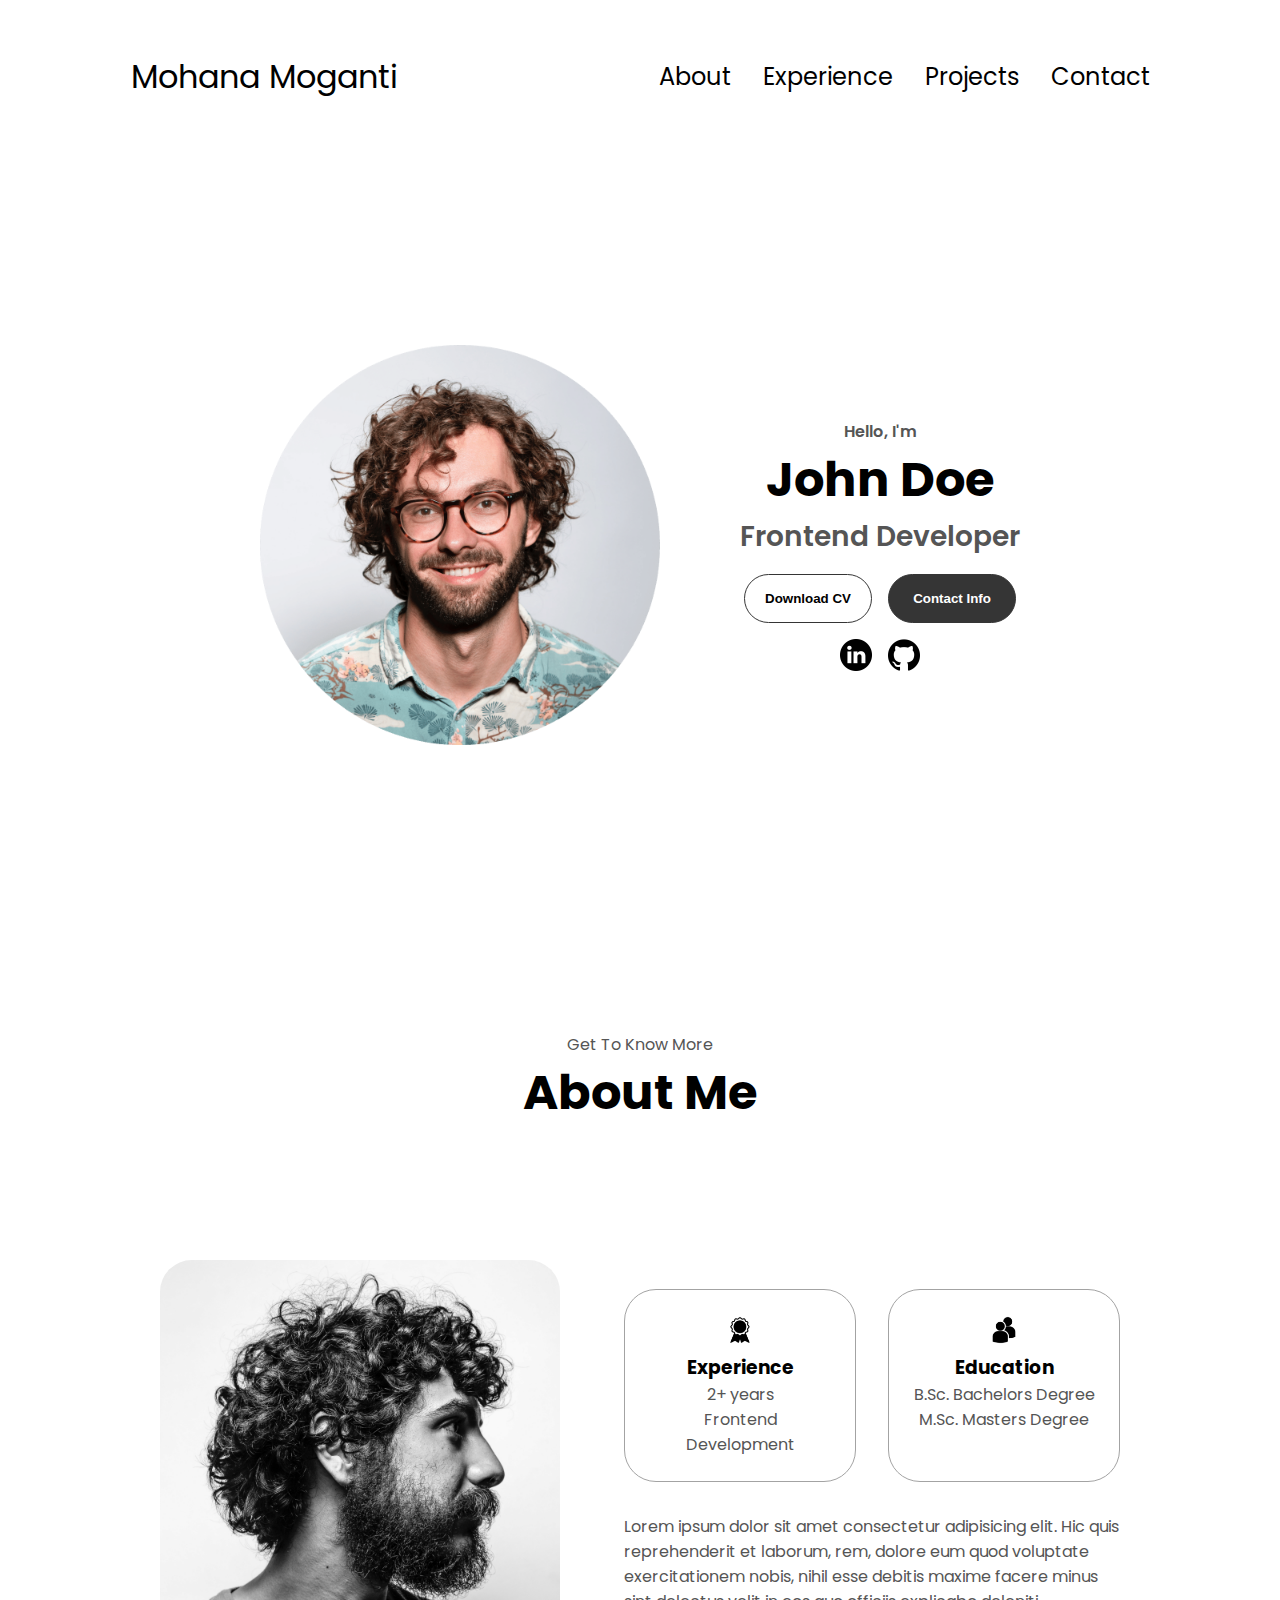
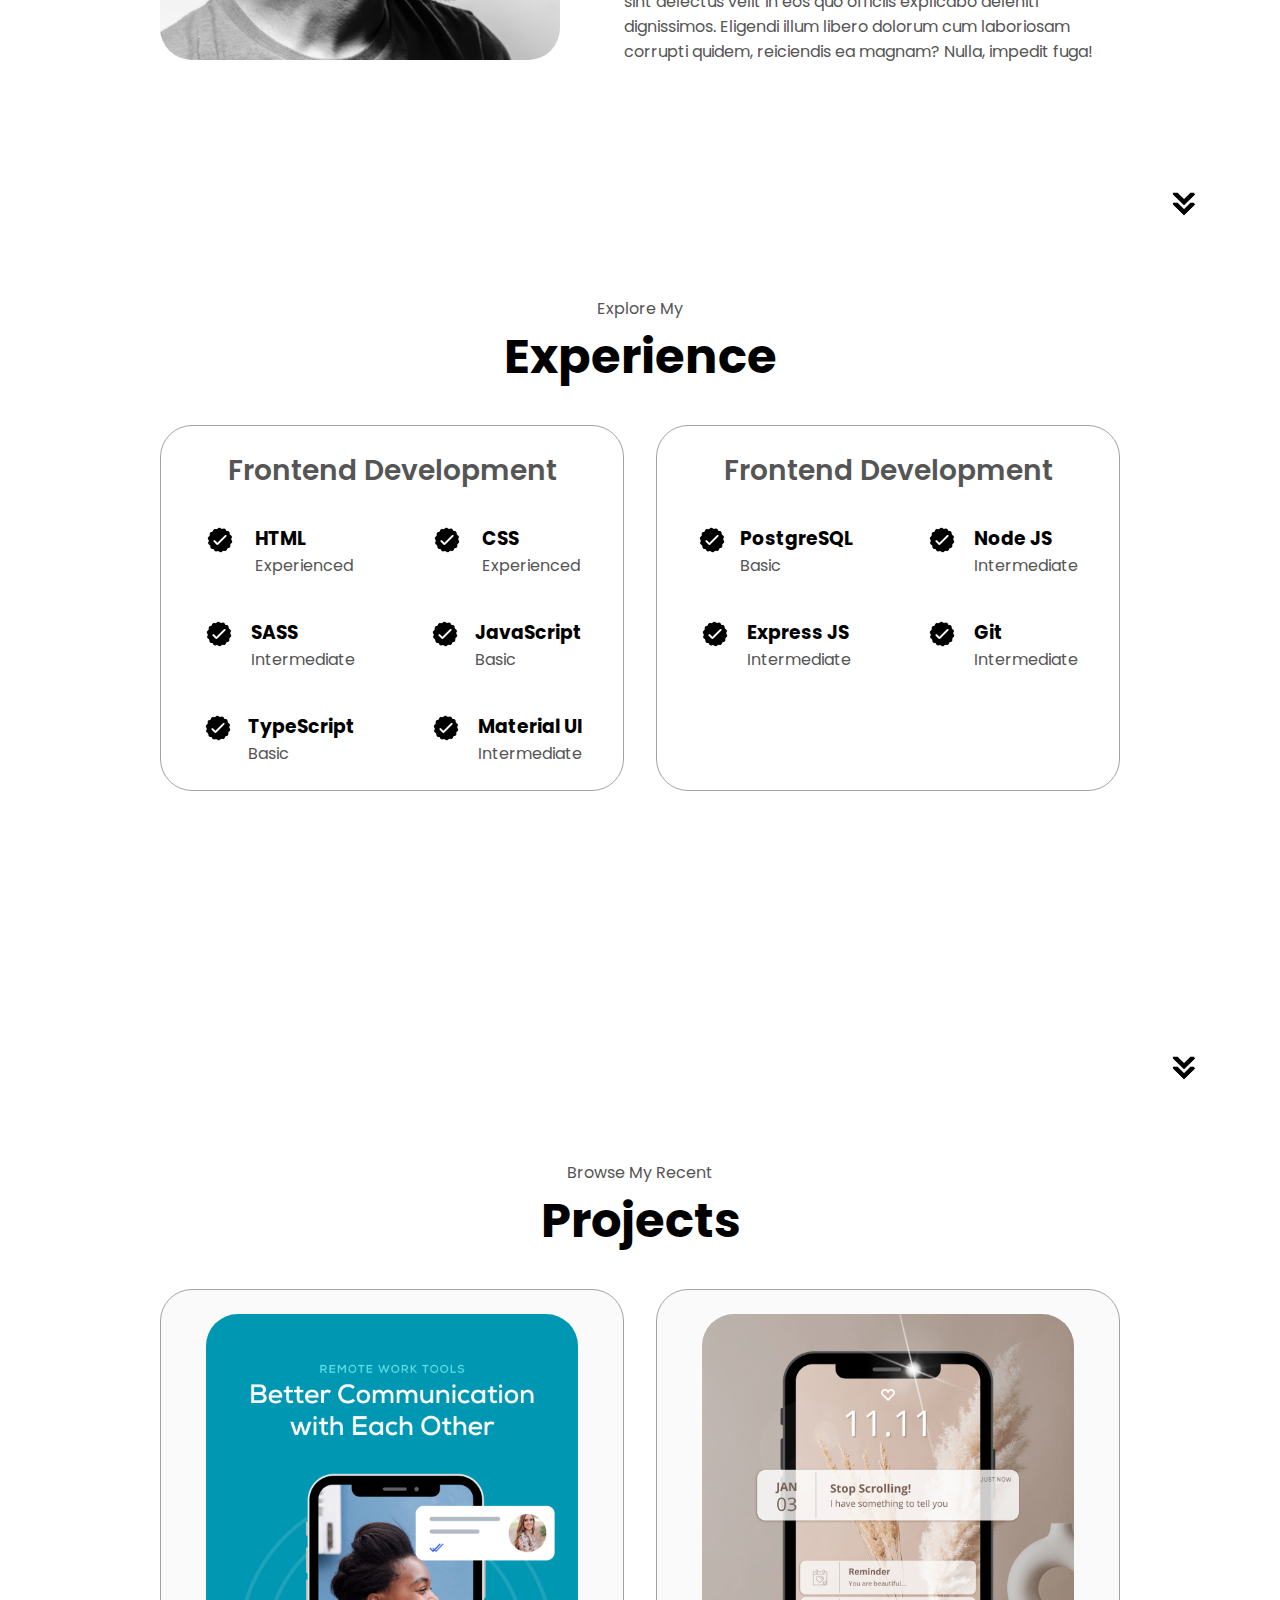
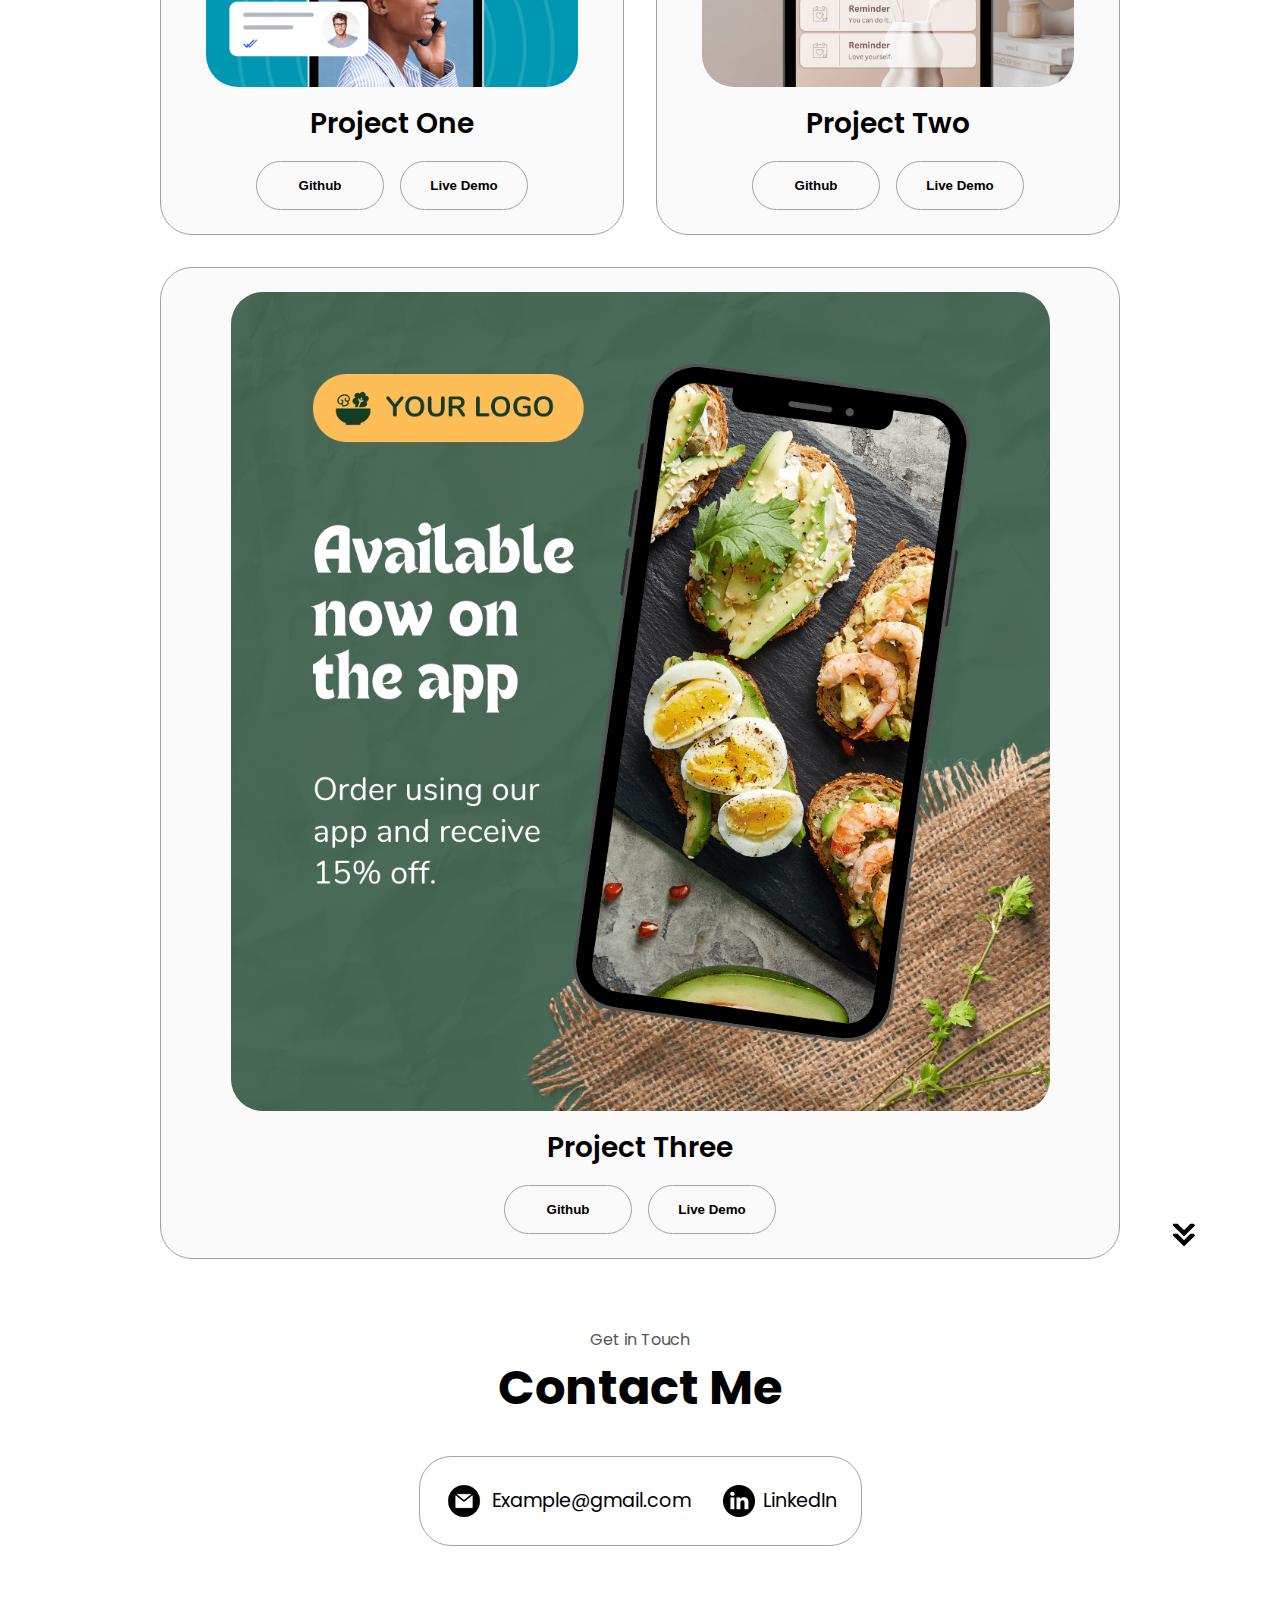
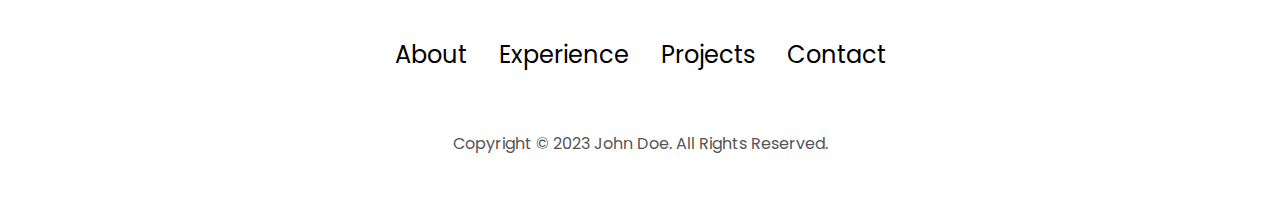
==== commit 34f5cc09: "Code changes" ====
--- a/index.html
+++ b/index.html
@@ -10,7 +10,7 @@
   </head>
   <body>
     <nav id="desktop-nav">
-      <div class="logo">John Doe</div>
+      <div class="logo">Mohana Moganti</div>
       <div>
         <ul class="nav-links">
           <li><a href="#about">About</a></li>
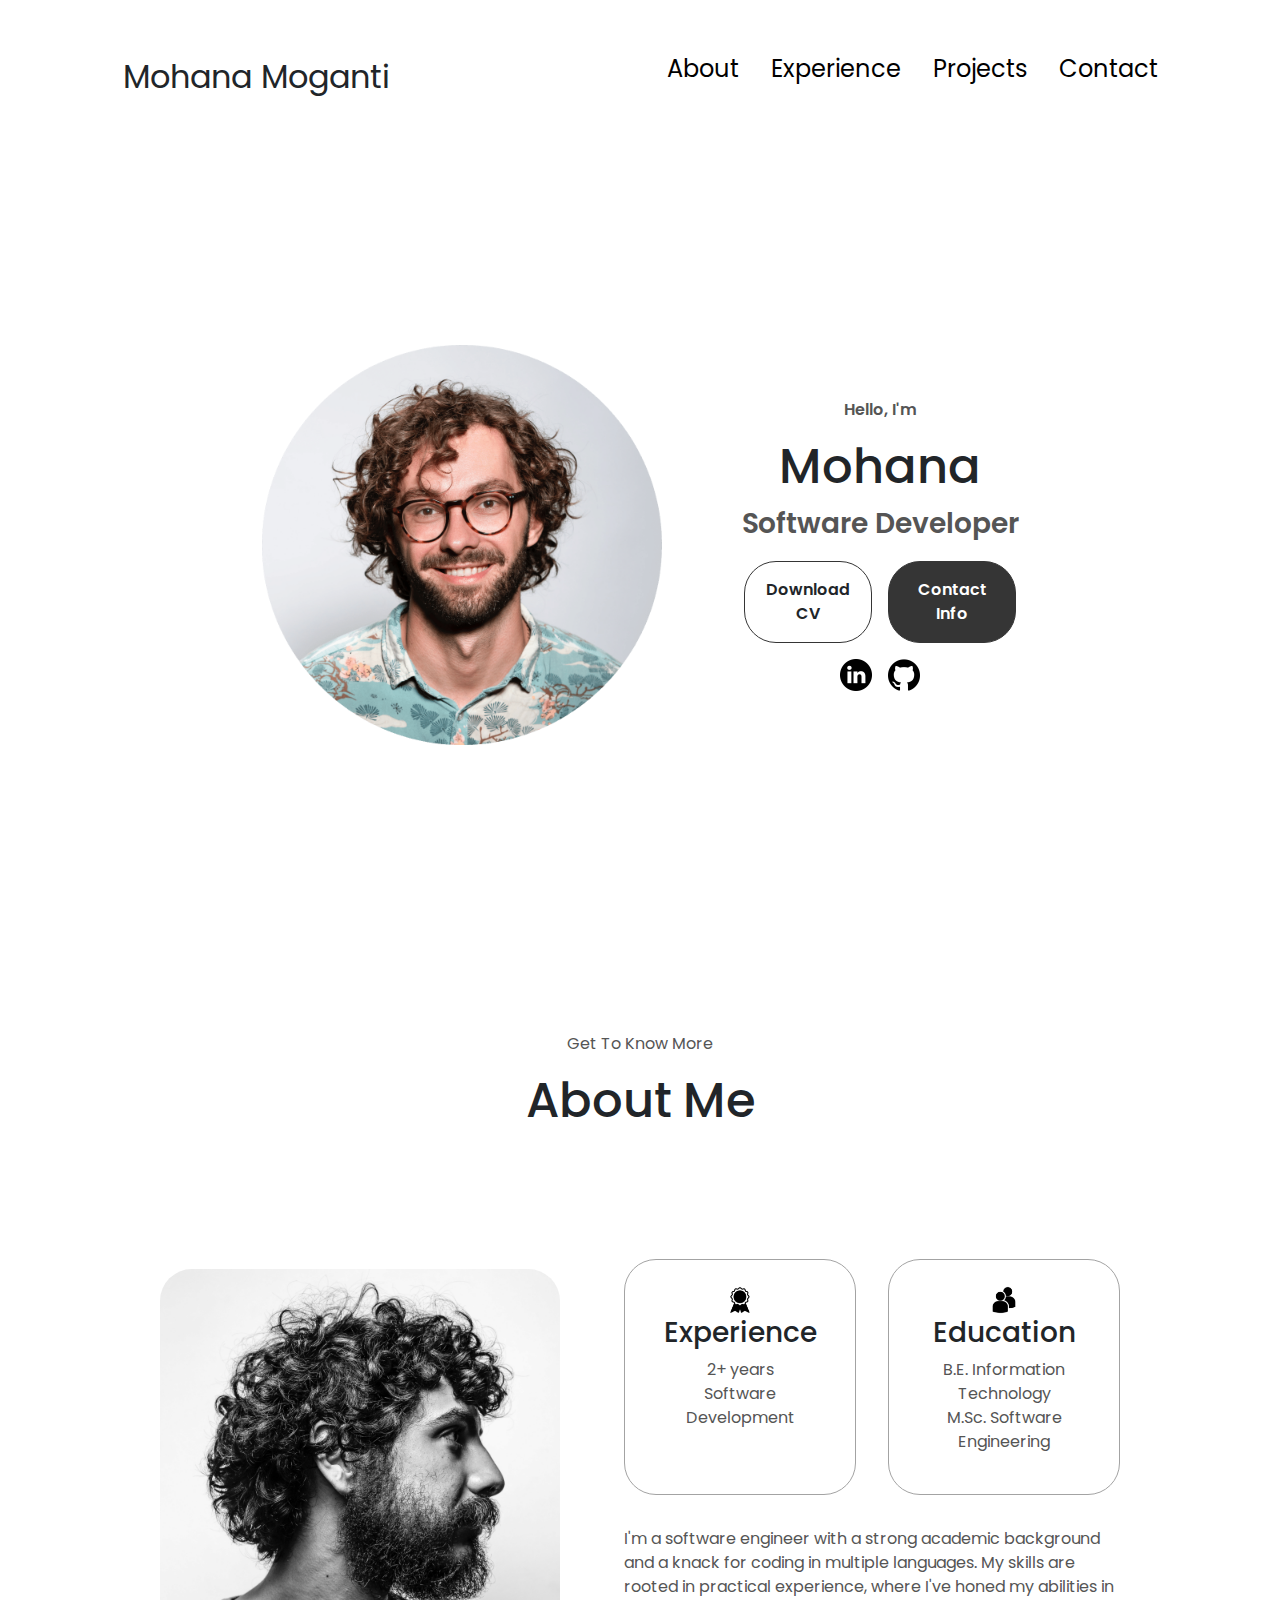
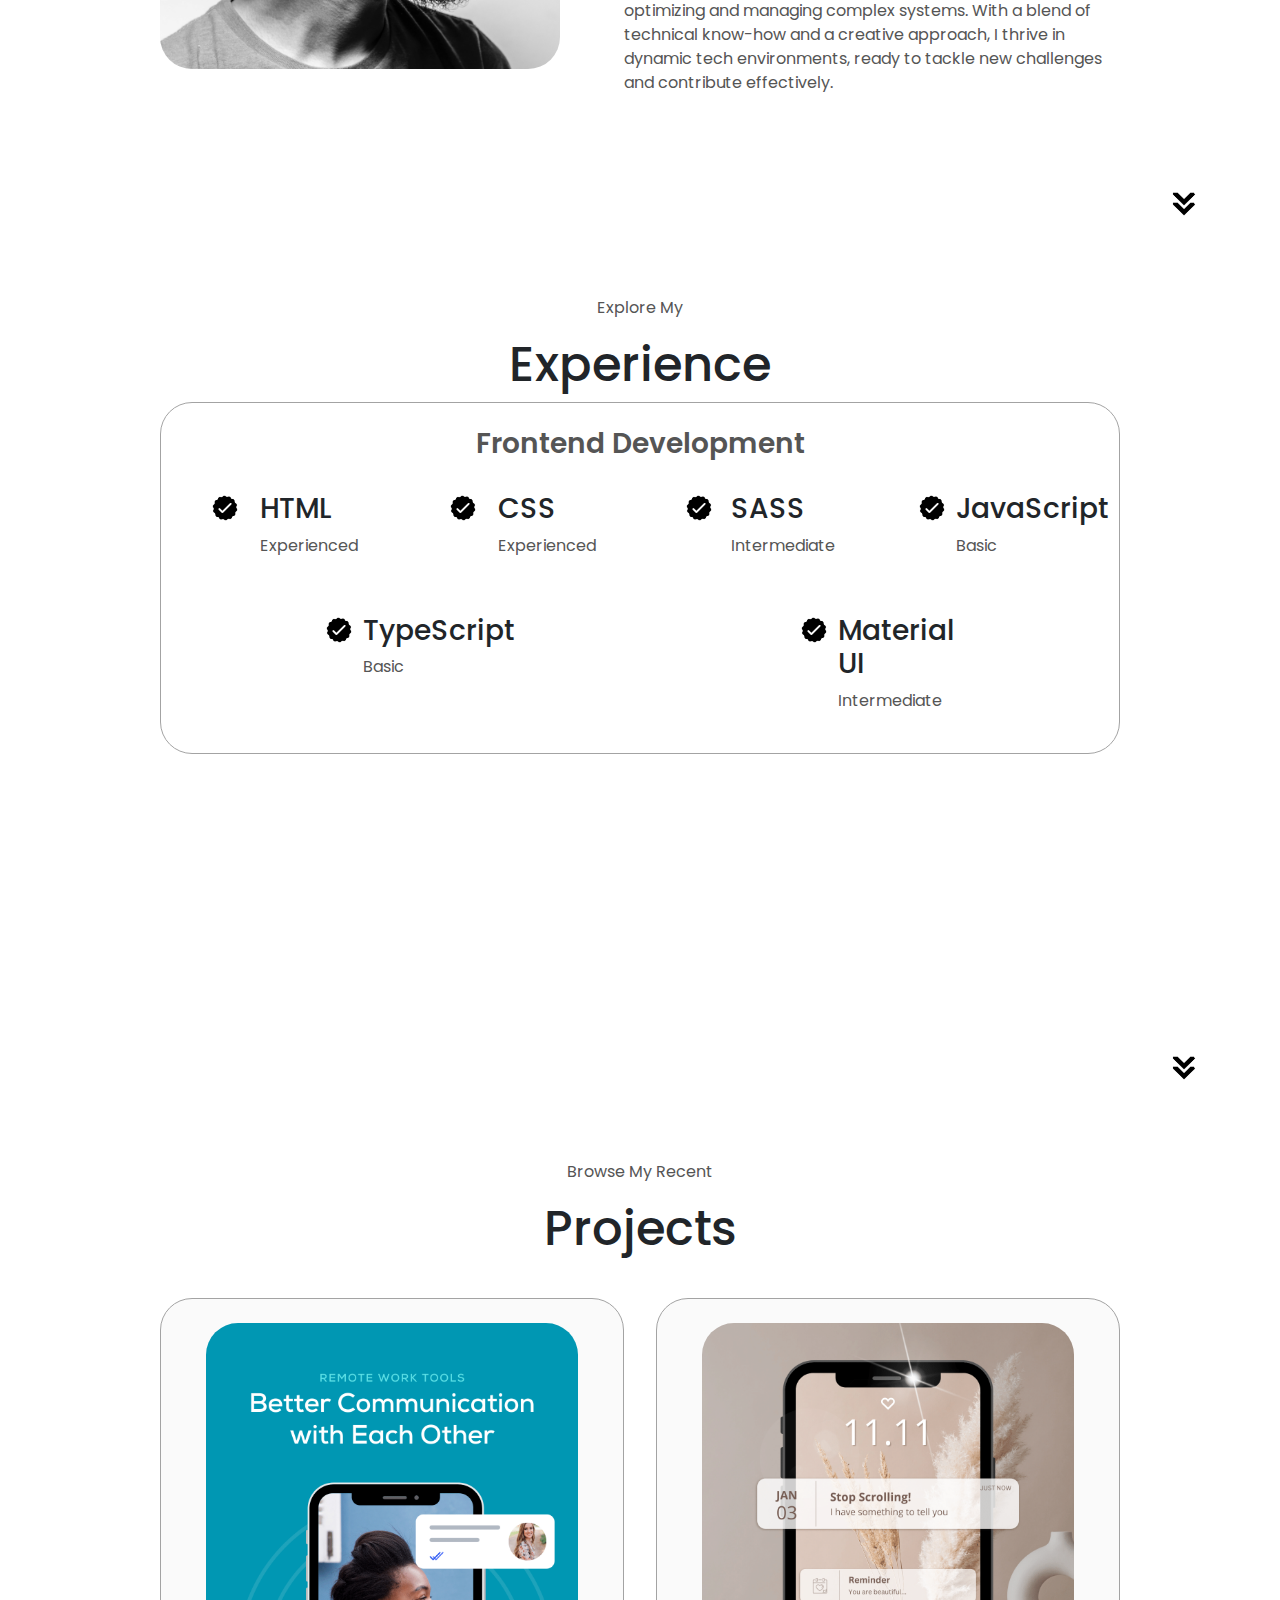
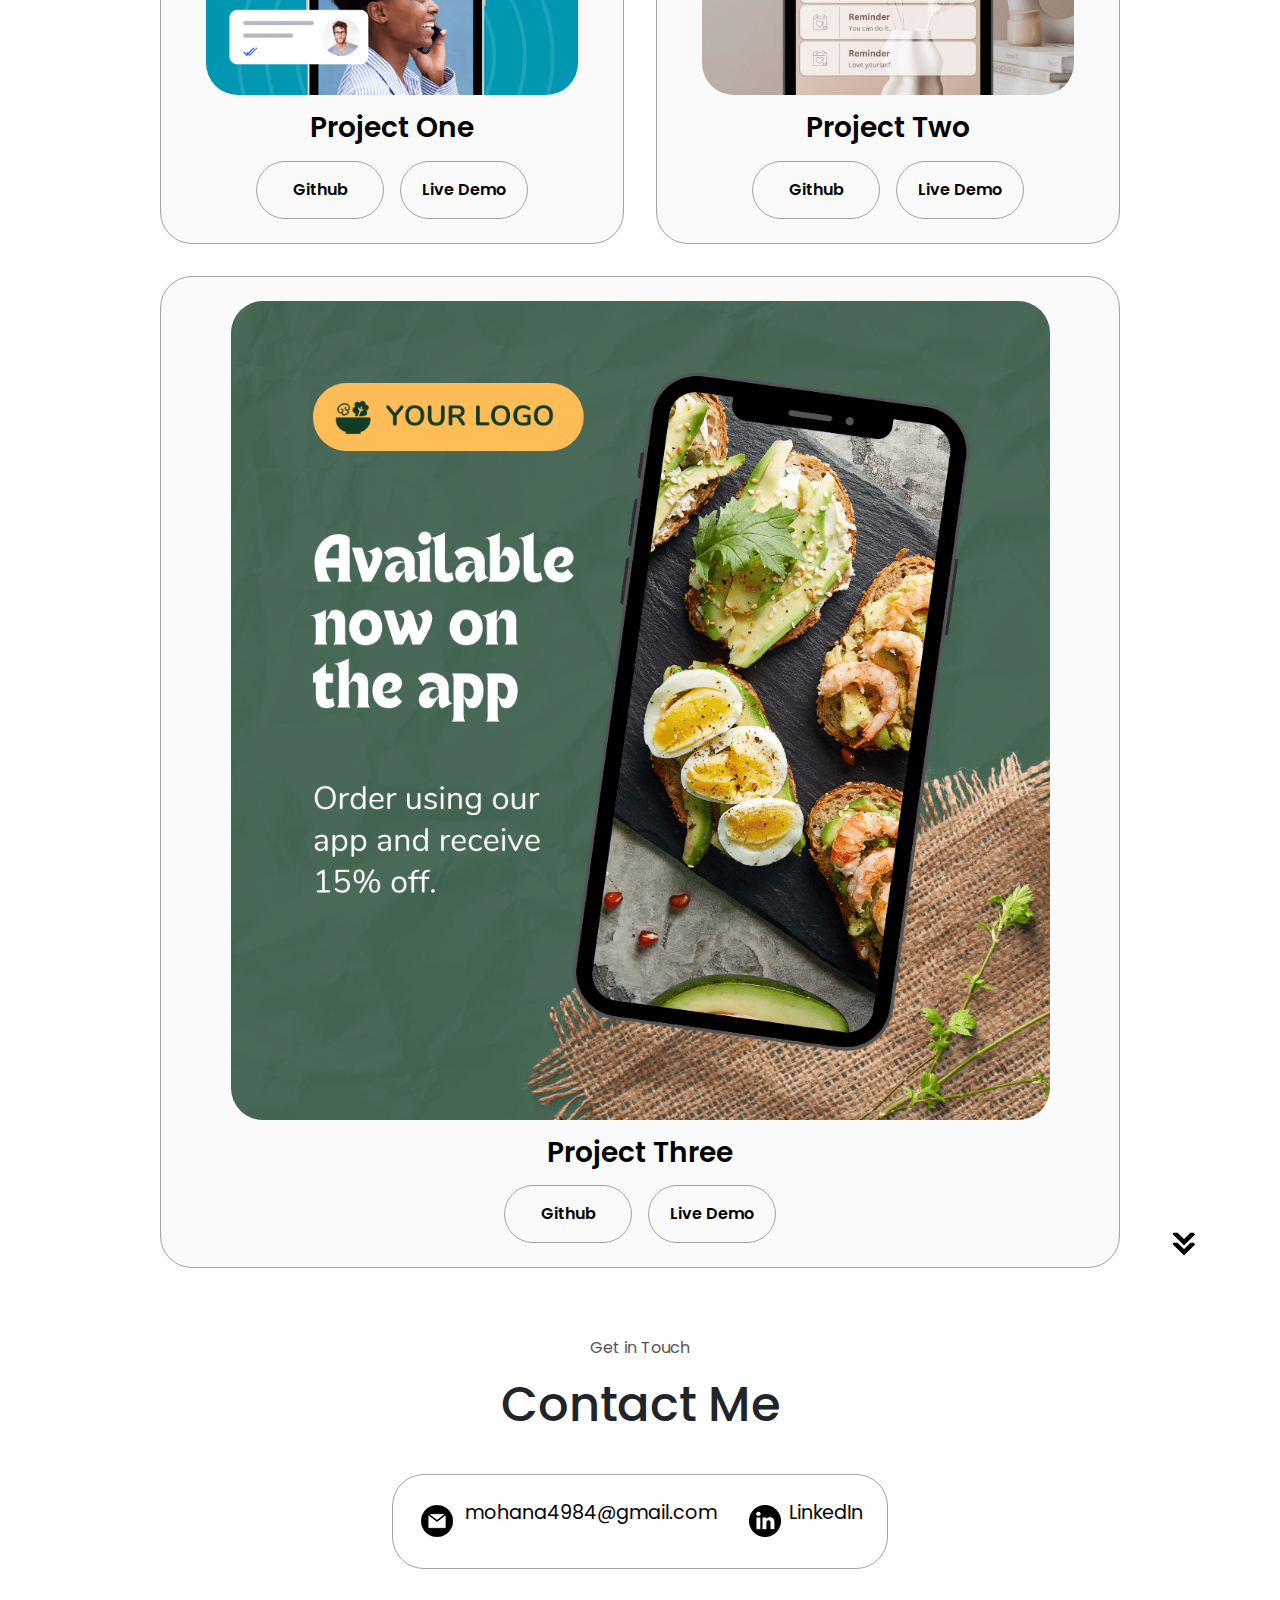
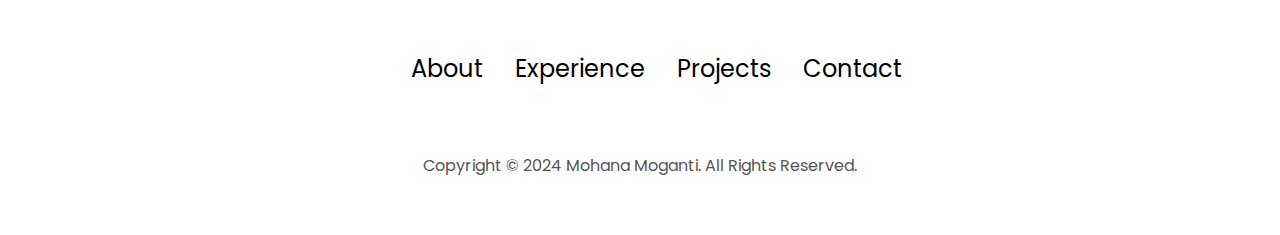
==== commit f09d8e29: "Updated the text info" ====
--- a/index.html
+++ b/index.html
@@ -1,6 +1,12 @@
 <!DOCTYPE html>
 <html lang="en">
   <head>
+    <link
+      href="https://stackpath.bootstrapcdn.com/bootstrap/5.0.0-alpha1/css/bootstrap.min.css"
+      rel="stylesheet"
+    />
+    <script src="https://stackpath.bootstrapcdn.com/bootstrap/5.0.0-alpha1/js/bootstrap.bundle.min.js"></script>
+
     <meta charset="UTF-8" />
     <meta http-equiv="X-UA-Compatible" content="IE=edge" />
     <meta name="viewport" content="width=device-width, initial-scale=1.0" />
@@ -21,7 +27,7 @@
       </div>
     </nav>
     <nav id="hamburger-nav">
-      <div class="logo">John Doe</div>
+      <div class="logo">Mohana Moganti</div>
       <div class="hamburger-menu">
         <div class="hamburger-icon" onclick="toggleMenu()">
           <span></span>
@@ -38,16 +44,16 @@
     </nav>
     <section id="profile">
       <div class="section__pic-container">
-        <img src="./assets/profile-pic.png" alt="John Doe profile picture" />
+        <img src="./assets/profile-pic.png" alt="Mohana profile picture" />
       </div>
       <div class="section__text">
         <p class="section__text__p1">Hello, I'm</p>
-        <h1 class="title">John Doe</h1>
-        <p class="section__text__p2">Frontend Developer</p>
+        <h1 class="title">Mohana</h1>
+        <p class="section__text__p2">Software Developer</p>
         <div class="btn-container">
           <button
             class="btn btn-color-2"
-            onclick="window.open('./assets/resume-example.pdf')"
+            onclick="window.open('./assets/Resume_MMS_01272024.pdf')"
           >
             Download CV
           </button>
@@ -60,13 +66,13 @@
             src="./assets/linkedin.png"
             alt="My LinkedIn profile"
             class="icon"
-            onclick="location.href='https://linkedin.com/'"
+            onclick="location.href='https://www.linkedin.com/in/mohana-moganti'"
           />
           <img
             src="./assets/github.png"
             alt="My Github profile"
             class="icon"
-            onclick="location.href='https://github.com/'"
+            onclick="location.href='https://github.com/Dead-Stone'"
           />
         </div>
       </div>
@@ -91,7 +97,7 @@
                 class="icon"
               />
               <h3>Experience</h3>
-              <p>2+ years <br />Frontend Development</p>
+              <p>2+ years <br />Software Development</p>
             </div>
             <div class="details-container">
               <img
@@ -100,17 +106,17 @@
                 class="icon"
               />
               <h3>Education</h3>
-              <p>B.Sc. Bachelors Degree<br />M.Sc. Masters Degree</p>
+              <p>B.E. Information Technology<br />M.Sc. Software Engineering</p>
             </div>
           </div>
           <div class="text-container">
             <p>
-              Lorem ipsum dolor sit amet consectetur adipisicing elit. Hic quis
-              reprehenderit et laborum, rem, dolore eum quod voluptate
-              exercitationem nobis, nihil esse debitis maxime facere minus sint
-              delectus velit in eos quo officiis explicabo deleniti dignissimos.
-              Eligendi illum libero dolorum cum laboriosam corrupti quidem,
-              reiciendis ea magnam? Nulla, impedit fuga!
+              I'm a software engineer with a strong academic background and a
+              knack for coding in multiple languages. My skills are rooted in
+              practical experience, where I've honed my abilities in optimizing
+              and managing complex systems. With a blend of technical know-how
+              and a creative approach, I thrive in dynamic tech environments,
+              ready to tackle new challenges and contribute effectively.
             </p>
           </div>
         </div>
@@ -122,140 +128,192 @@
         onclick="location.href='./#experience'"
       />
     </section>
+    <script src="https://stackpath.bootstrapcdn.com/bootstrap/5.0.0-alpha1/js/bootstrap.bundle.min.js"></script>
+
     <section id="experience">
       <p class="section__text__p1">Explore My</p>
       <h1 class="title">Experience</h1>
-      <div class="experience-details-container">
-        <div class="about-containers">
-          <div class="details-container">
-            <h2 class="experience-sub-title">Frontend Development</h2>
-            <div class="article-container">
-              <article>
-                <img
-                  src="./assets/checkmark.png"
-                  alt="Experience icon"
-                  class="icon"
-                />
-                <div>
-                  <h3>HTML</h3>
-                  <p>Experienced</p>
-                </div>
-              </article>
-              <article>
-                <img
-                  src="./assets/checkmark.png"
-                  alt="Experience icon"
-                  class="icon"
-                />
-                <div>
-                  <h3>CSS</h3>
-                  <p>Experienced</p>
-                </div>
-              </article>
-              <article>
-                <img
-                  src="./assets/checkmark.png"
-                  alt="Experience icon"
-                  class="icon"
-                />
-                <div>
-                  <h3>SASS</h3>
-                  <p>Intermediate</p>
-                </div>
-              </article>
-              <article>
-                <img
-                  src="./assets/checkmark.png"
-                  alt="Experience icon"
-                  class="icon"
-                />
-                <div>
-                  <h3>JavaScript</h3>
-                  <p>Basic</p>
-                </div>
-              </article>
-              <article>
-                <img
-                  src="./assets/checkmark.png"
-                  alt="Experience icon"
-                  class="icon"
-                />
-                <div>
-                  <h3>TypeScript</h3>
-                  <p>Basic</p>
-                </div>
-              </article>
-              <article>
-                <img
-                  src="./assets/checkmark.png"
-                  alt="Experience icon"
-                  class="icon"
-                />
-                <div>
-                  <h3>Material UI</h3>
-                  <p>Intermediate</p>
-                </div>
-              </article>
-            </div>
-          </div>
-          <div class="details-container">
-            <h2 class="experience-sub-title">Frontend Development</h2>
-            <div class="article-container">
-              <article>
-                <img
-                  src="./assets/checkmark.png"
-                  alt="Experience icon"
-                  class="icon"
-                />
-                <div>
-                  <h3>PostgreSQL</h3>
-                  <p>Basic</p>
-                </div>
-              </article>
-              <article>
-                <img
-                  src="./assets/checkmark.png"
-                  alt="Experience icon"
-                  class="icon"
-                />
-                <div>
-                  <h3>Node JS</h3>
-                  <p>Intermediate</p>
-                </div>
-              </article>
-              <article>
-                <img
-                  src="./assets/checkmark.png"
-                  alt="Experience icon"
-                  class="icon"
-                />
-                <div>
-                  <h3>Express JS</h3>
-                  <p>Intermediate</p>
-                </div>
-              </article>
-              <article>
-                <img
-                  src="./assets/checkmark.png"
-                  alt="Experience icon"
-                  class="icon"
-                />
-                <div>
-                  <h3>Git</h3>
-                  <p>Intermediate</p>
-                </div>
-              </article>
-            </div>
-          </div>
-        </div>
+
+      <div
+        id="carouselExperience"
+        class="carousel slide experience-details-container"
+        data-bs-ride="carousel"
+      >
+        <div class="carousel-inner">
+          <div class="carousel-item active">
+            <div class="details-container">
+              <h2 class="experience-sub-title">Frontend Development</h2>
+              <div class="article-container">
+                <!-- Content for Frontend Development -->
+                <!-- Article for HTML -->
+                <article>
+                  <img
+                    src="./assets/checkmark.png"
+                    alt="Experience icon"
+                    class="icon"
+                  />
+                  <div>
+                    <h3>HTML</h3>
+                    <p>Experienced</p>
+                  </div>
+                </article>
+                <!-- Article for CSS -->
+                <article>
+                  <img
+                    src="./assets/checkmark.png"
+                    alt="Experience icon"
+                    class="icon"
+                  />
+                  <div>
+                    <h3>CSS</h3>
+                    <p>Experienced</p>
+                  </div>
+                </article>
+                <!-- Article for SASS -->
+                <article>
+                  <img
+                    src="./assets/checkmark.png"
+                    alt="Experience icon"
+                    class="icon"
+                  />
+                  <div>
+                    <h3>SASS</h3>
+                    <p>Intermediate</p>
+                  </div>
+                </article>
+                <!-- Article for JavaScript -->
+                <article>
+                  <img
+                    src="./assets/checkmark.png"
+                    alt="Experience icon"
+                    class="icon"
+                  />
+                  <div>
+                    <h3>JavaScript</h3>
+                    <p>Basic</p>
+                  </div>
+                </article>
+                <!-- Article for TypeScript -->
+                <article>
+                  <img
+                    src="./assets/checkmark.png"
+                    alt="Experience icon"
+                    class="icon"
+                  />
+                  <div>
+                    <h3>TypeScript</h3>
+                    <p>Basic</p>
+                  </div>
+                </article>
+                <!-- Article for Material UI -->
+                <article>
+                  <img
+                    src="./assets/checkmark.png"
+                    alt="Experience icon"
+                    class="icon"
+                  />
+                  <div>
+                    <h3>Material UI</h3>
+                    <p>Intermediate</p>
+                  </div>
+                </article>
+              </div>
+            </div>
+          </div>
+          <!-- Second carousel item -->
+          <div class="carousel-item">
+            <div class="details-container">
+              <h2 class="experience-sub-title">Backend Development</h2>
+              <div class="article-container">
+                <!-- Content for Backend Development -->
+                <!-- Article for PostgreSQL -->
+                <article>
+                  <img
+                    src="./assets/checkmark.png"
+                    alt="Experience icon"
+                    class="icon"
+                  />
+                  <div>
+                    <h3>PostgreSQL</h3>
+                    <p>Basic</p>
+                  </div>
+                </article>
+                <!-- Article for Node JS -->
+                <article>
+                  <img
+                    src="./assets/checkmark.png"
+                    alt="Experience icon"
+                    class="icon"
+                  />
+                  <div>
+                    <h3>Node JS</h3>
+                    <p>Intermediate</p>
+                  </div>
+                </article>
+                <!-- Article for Express JS -->
+                <article>
+                  <img
+                    src="./assets/checkmark.png"
+                    alt="Experience icon"
+                    class="icon"
+                  />
+                  <div>
+                    <h3>Express JS</h3>
+                    <p>Intermediate</p>
+                  </div>
+                </article>
+                <!-- Article for Git -->
+                <article>
+                  <img
+                    src="./assets/checkmark.png"
+                    alt="Experience icon"
+                    class="icon"
+                  />
+                  <div>
+                    <h3>Git</h3>
+                    <p>Intermediate</p>
+                  </div>
+                </article>
+              </div>
+            </div>
+          </div>
+          <!-- More carousel-item divs can be added here for additional experience sections -->
+        </div>
+        <!-- Carousel controls -->
+        <!-- Bootstrap Carousel controls with added transparency -->
+        <button
+          class="carousel-control-prev"
+          type="button"
+          data-bs-target="#carouselExperience"
+          data-bs-slide="prev"
+        >
+          <span
+            class="carousel-control-prev-icon"
+            aria-hidden="true"
+          ></span>
+          <span class="visually-hidden"></span>
+        </button>
+        <button
+          class="carousel-control-next"
+          type="button"
+          data-bs-target="#carouselExperience"
+          data-bs-slide="next"
+        >
+          <span
+            class="carousel-control-next-icon"
+            aria-hidden="true"
+          ></span>
+          <span class="visually-hidden"></span>
+        </button>
       </div>
       <img
-        src="./assets/arrow.png"
-        alt="Arrow icon"
-        class="icon arrow"
-        onclick="location.href='./#projects'"
-      />
-    </section>
+      src="./assets/arrow.png"
+      alt="Arrow icon"
+      class="icon arrow"
+      onclick="location.href='./#projects'"
+    />
+  </section>
+
     <section id="projects">
       <p class="section__text__p1">Browse My Recent</p>
       <h1 class="title">Projects</h1>
@@ -352,7 +410,7 @@
             alt="Email icon"
             class="icon contact-icon email-icon"
           />
-          <p><a href="mailto:examplemail@gmail.com">Example@gmail.com</a></p>
+          <p><a href="mailto:mohana4984@gmail.com">mohana4984@gmail.com</a></p>
         </div>
         <div class="contact-info-container">
           <img
@@ -360,7 +418,9 @@
             alt="LinkedIn icon"
             class="icon contact-icon"
           />
-          <p><a href="https://www.linkedin.com">LinkedIn</a></p>
+          <p>
+            <a href="https://www.linkedin.com/in/mohana-moganti">LinkedIn</a>
+          </p>
         </div>
       </div>
     </section>
@@ -375,7 +435,7 @@
           </ul>
         </div>
       </nav>
-      <p>Copyright &#169; 2023 John Doe. All Rights Reserved.</p>
+      <p>Copyright &#169; 2024 Mohana Moganti. All Rights Reserved.</p>
     </footer>
     <script src="script.js"></script>
   </body>
--- a/style.css
+++ b/style.css
@@ -215,6 +215,35 @@
 
 /* BUTTONS */
 
+.carousel-control-prev,
+.carousel-control-next {
+  width: auto;
+  position: absolute;
+  top: 50%; /* Align vertically at the center of the carousel */
+  transform: translateY(-50%); /* Align the button properly with the center */
+  border: none; /* Remove borders */
+  background: none;
+  box-shadow: none; /* Remove box shadows if any */
+}
+
+.carousel-control-prev-icon,
+.carousel-control-next-icon {
+  opacity: 0; /* Initially invisible */
+  background-size: contain; /* Ensure the background scales to fit */
+  background-repeat: no-repeat; /* Do not repeat the background */
+}
+.carousel-control-prev-icon{
+background-image: url('./assets/leftarrow.png'); /* Set the URL path to your icon image */
+}
+.carousel-control-next-icon{
+  background-image: url('./assets/rightarrow.webp'); /* Set the URL path to your icon image */
+  }
+  
+.carousel-control-prev:hover .carousel-control-prev-icon,
+.carousel-control-next:hover .carousel-control-next-icon {
+  opacity: 1; /* Visible on hover */
+}
+
 .btn-container {
   display: flex;
   justify-content: center;
@@ -429,4 +458,4 @@
 
 footer p {
   text-align: center;
-}
+}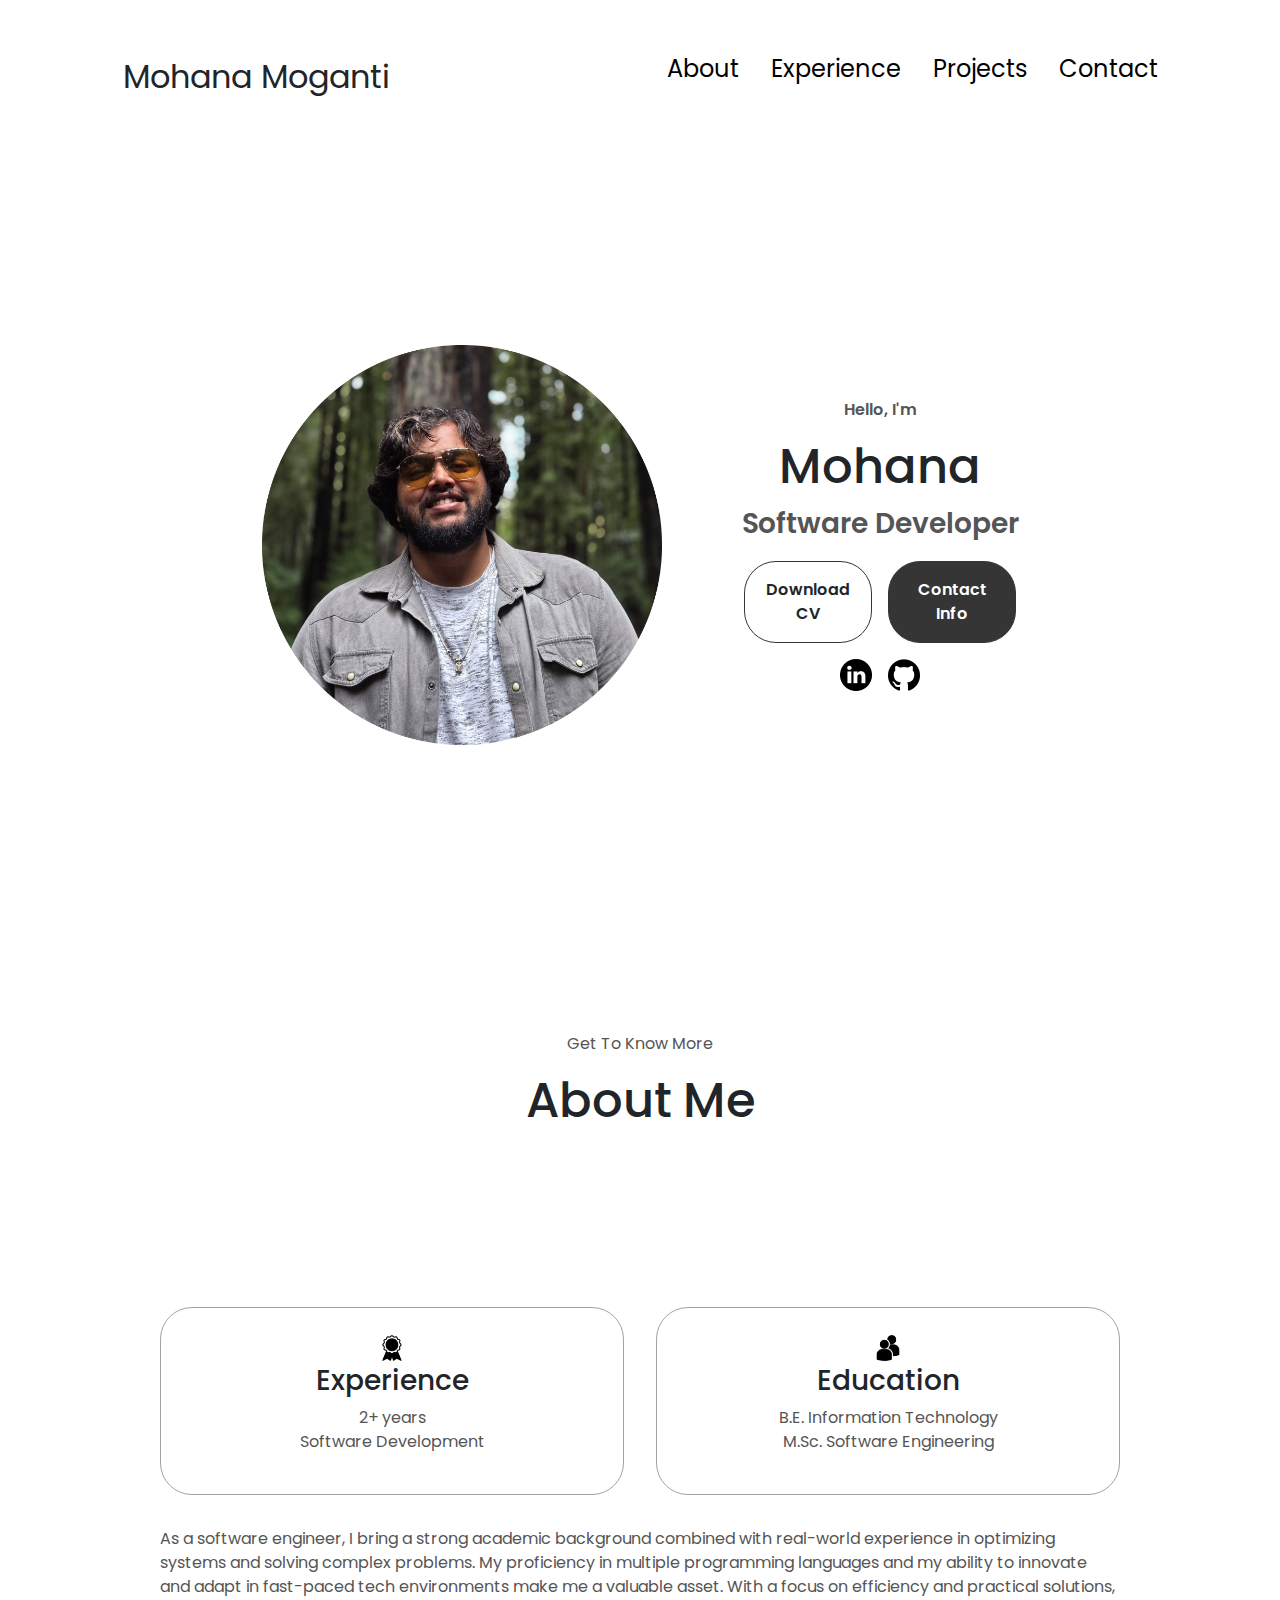
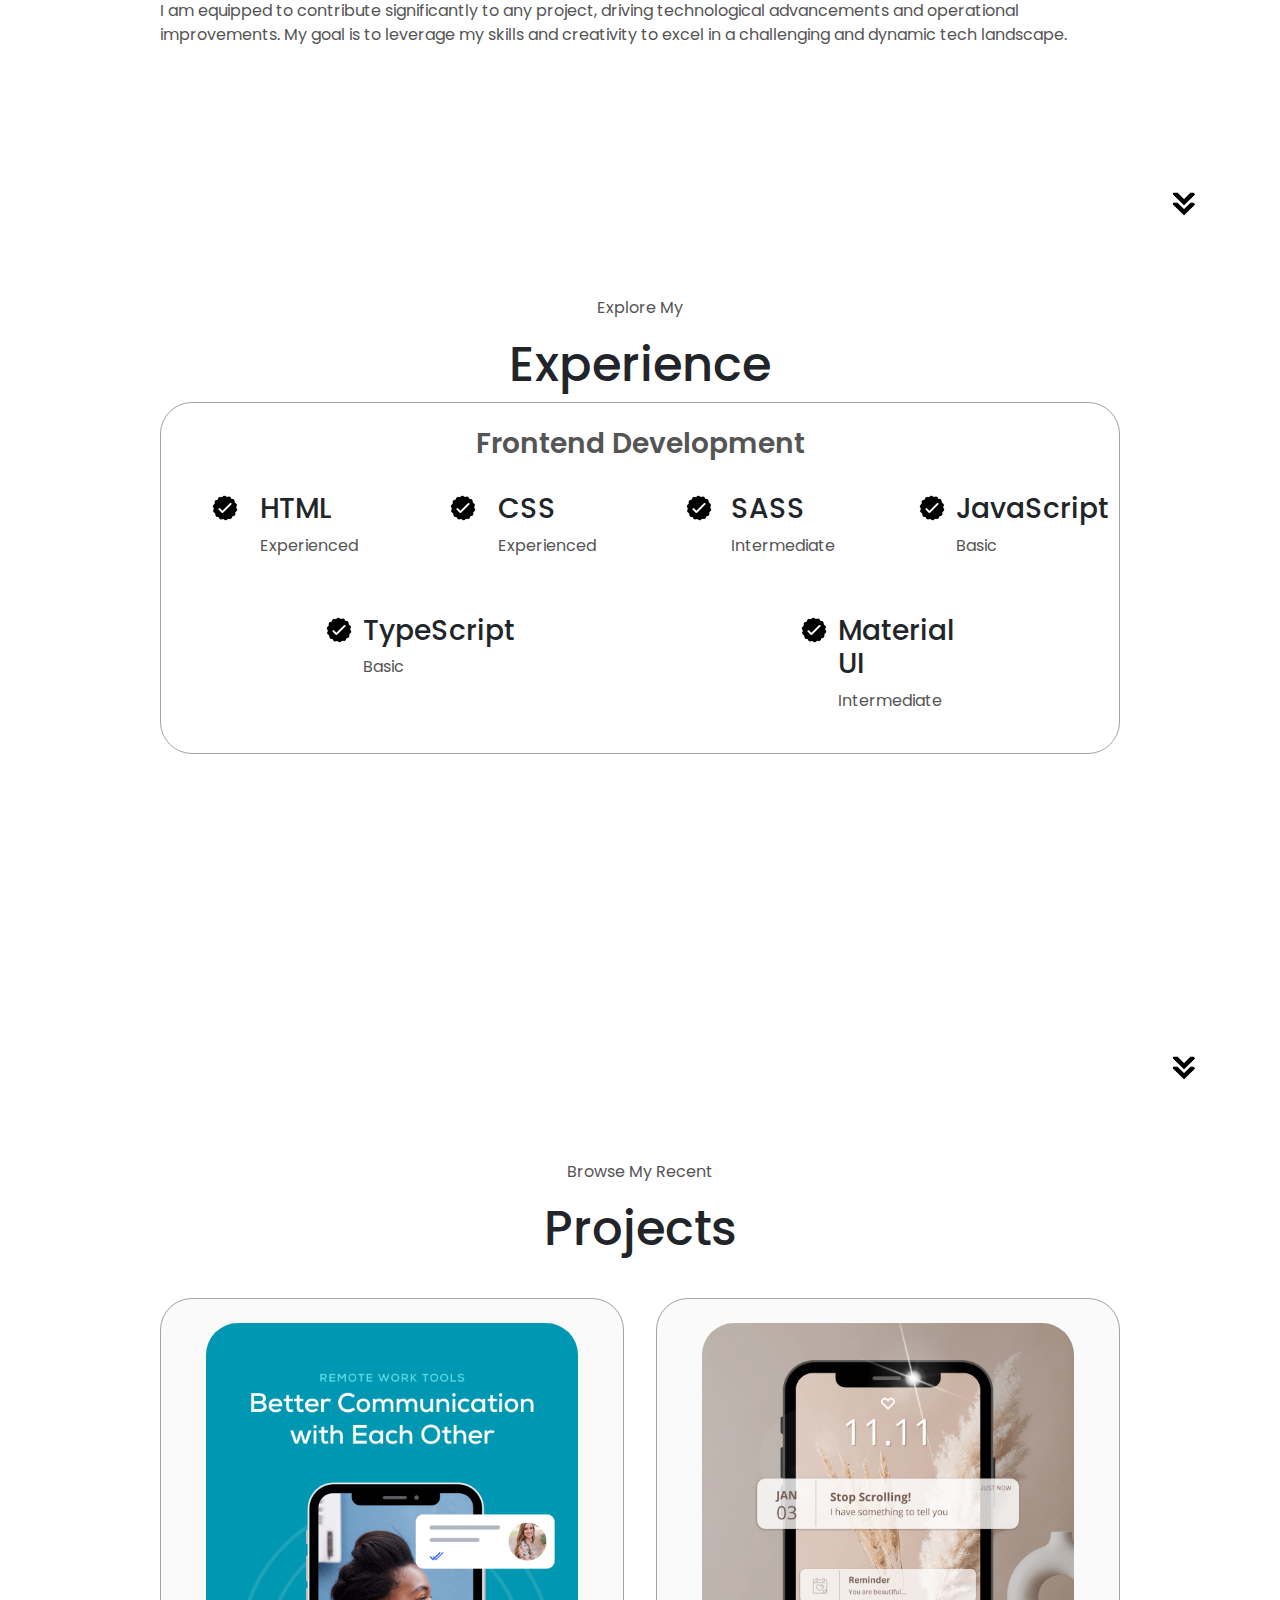
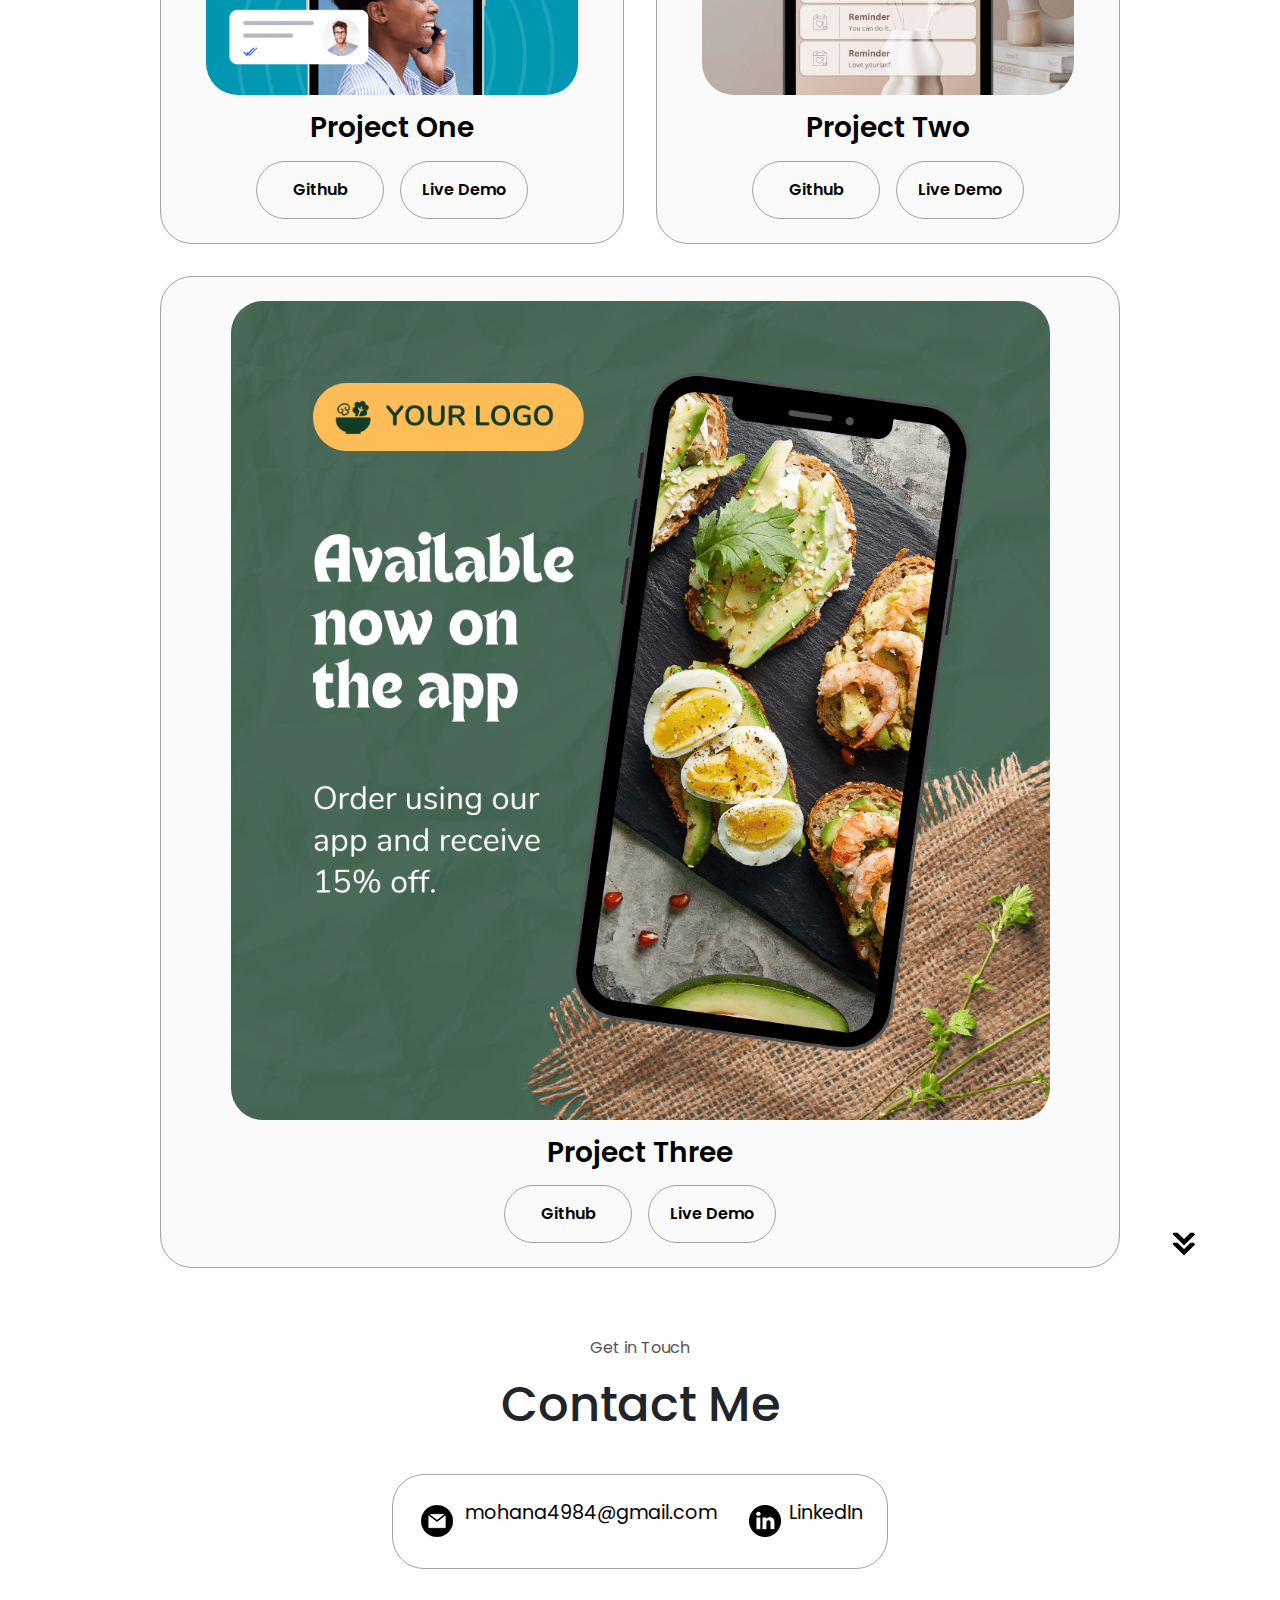
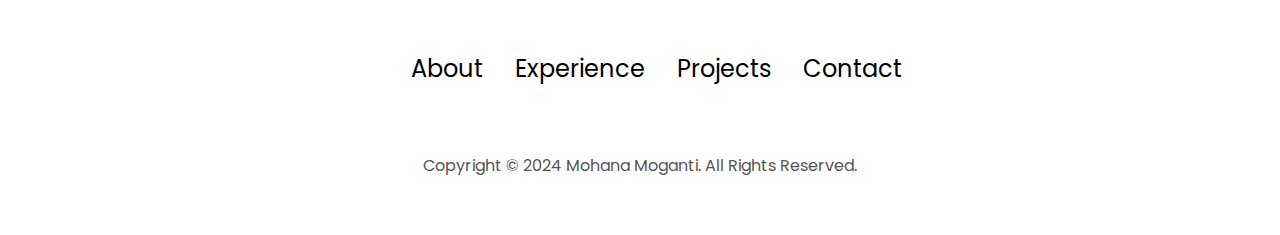
==== commit a84fe211: "updated teh website" ====
--- a/index.html
+++ b/index.html
@@ -44,7 +44,7 @@
     </nav>
     <section id="profile">
       <div class="section__pic-container">
-        <img src="./assets/profile-pic.png" alt="Mohana profile picture" />
+        <img src="./assets/123.png" alt="Mohana profile picture" />
       </div>
       <div class="section__text">
         <p class="section__text__p1">Hello, I'm</p>
@@ -81,13 +81,13 @@
       <p class="section__text__p1">Get To Know More</p>
       <h1 class="title">About Me</h1>
       <div class="section-container">
-        <div class="section__pic-container">
+        <!-- <div class="section__pic-container">
           <img
             src="./assets/about-pic.png"
             alt="Profile picture"
             class="about-pic"
           />
-        </div>
+        </div> -->
         <div class="about-details-container">
           <div class="about-containers">
             <div class="details-container">
@@ -111,12 +111,13 @@
           </div>
           <div class="text-container">
             <p>
-              I'm a software engineer with a strong academic background and a
-              knack for coding in multiple languages. My skills are rooted in
-              practical experience, where I've honed my abilities in optimizing
-              and managing complex systems. With a blend of technical know-how
-              and a creative approach, I thrive in dynamic tech environments,
-              ready to tackle new challenges and contribute effectively.
+              As a software engineer, I bring a strong academic background combined with real-world 
+              experience in optimizing systems and solving complex problems. My proficiency in multiple 
+              programming languages and my ability to innovate and adapt in fast-paced tech environments 
+              make me a valuable asset. With a focus on efficiency and practical solutions, I am equipped 
+              to contribute significantly to any project, driving technological advancements and 
+              operational improvements. My goal is to leverage my skills and creativity to excel in a 
+              challenging and dynamic tech landscape.
             </p>
           </div>
         </div>
